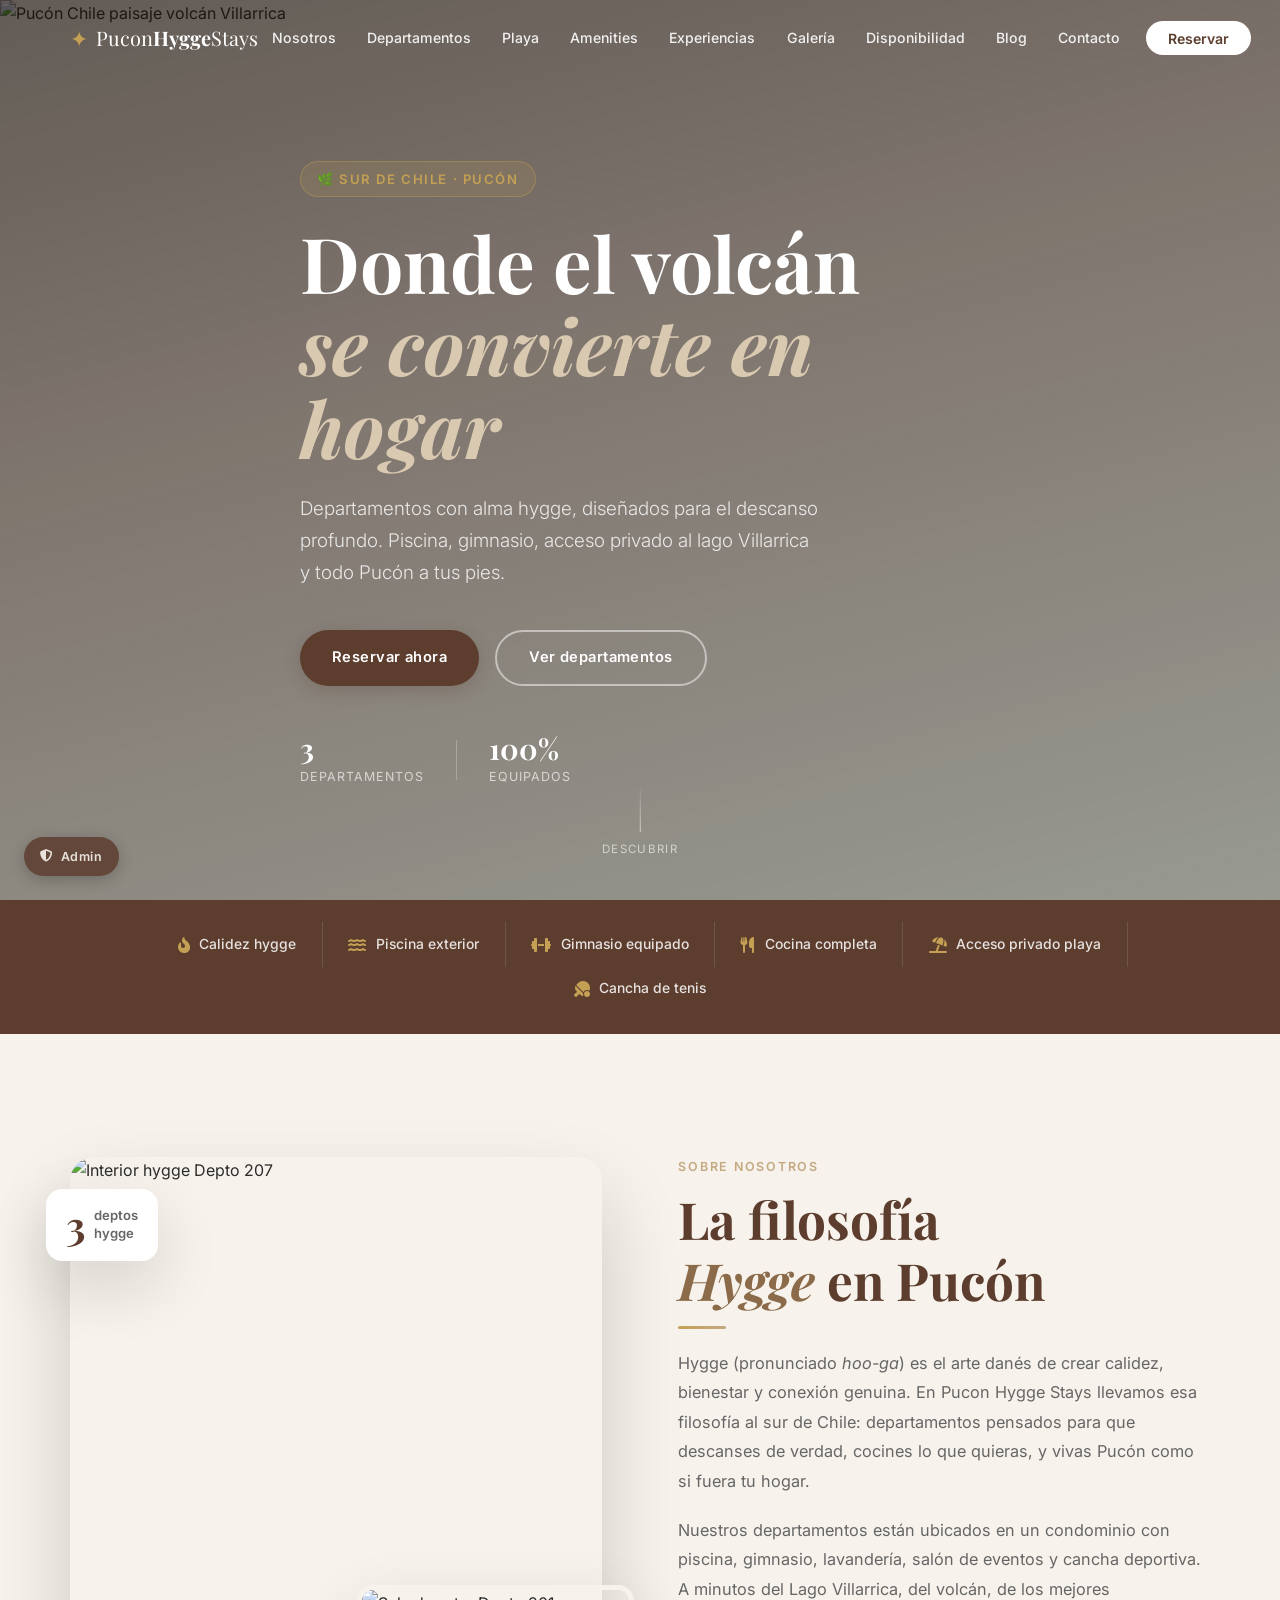
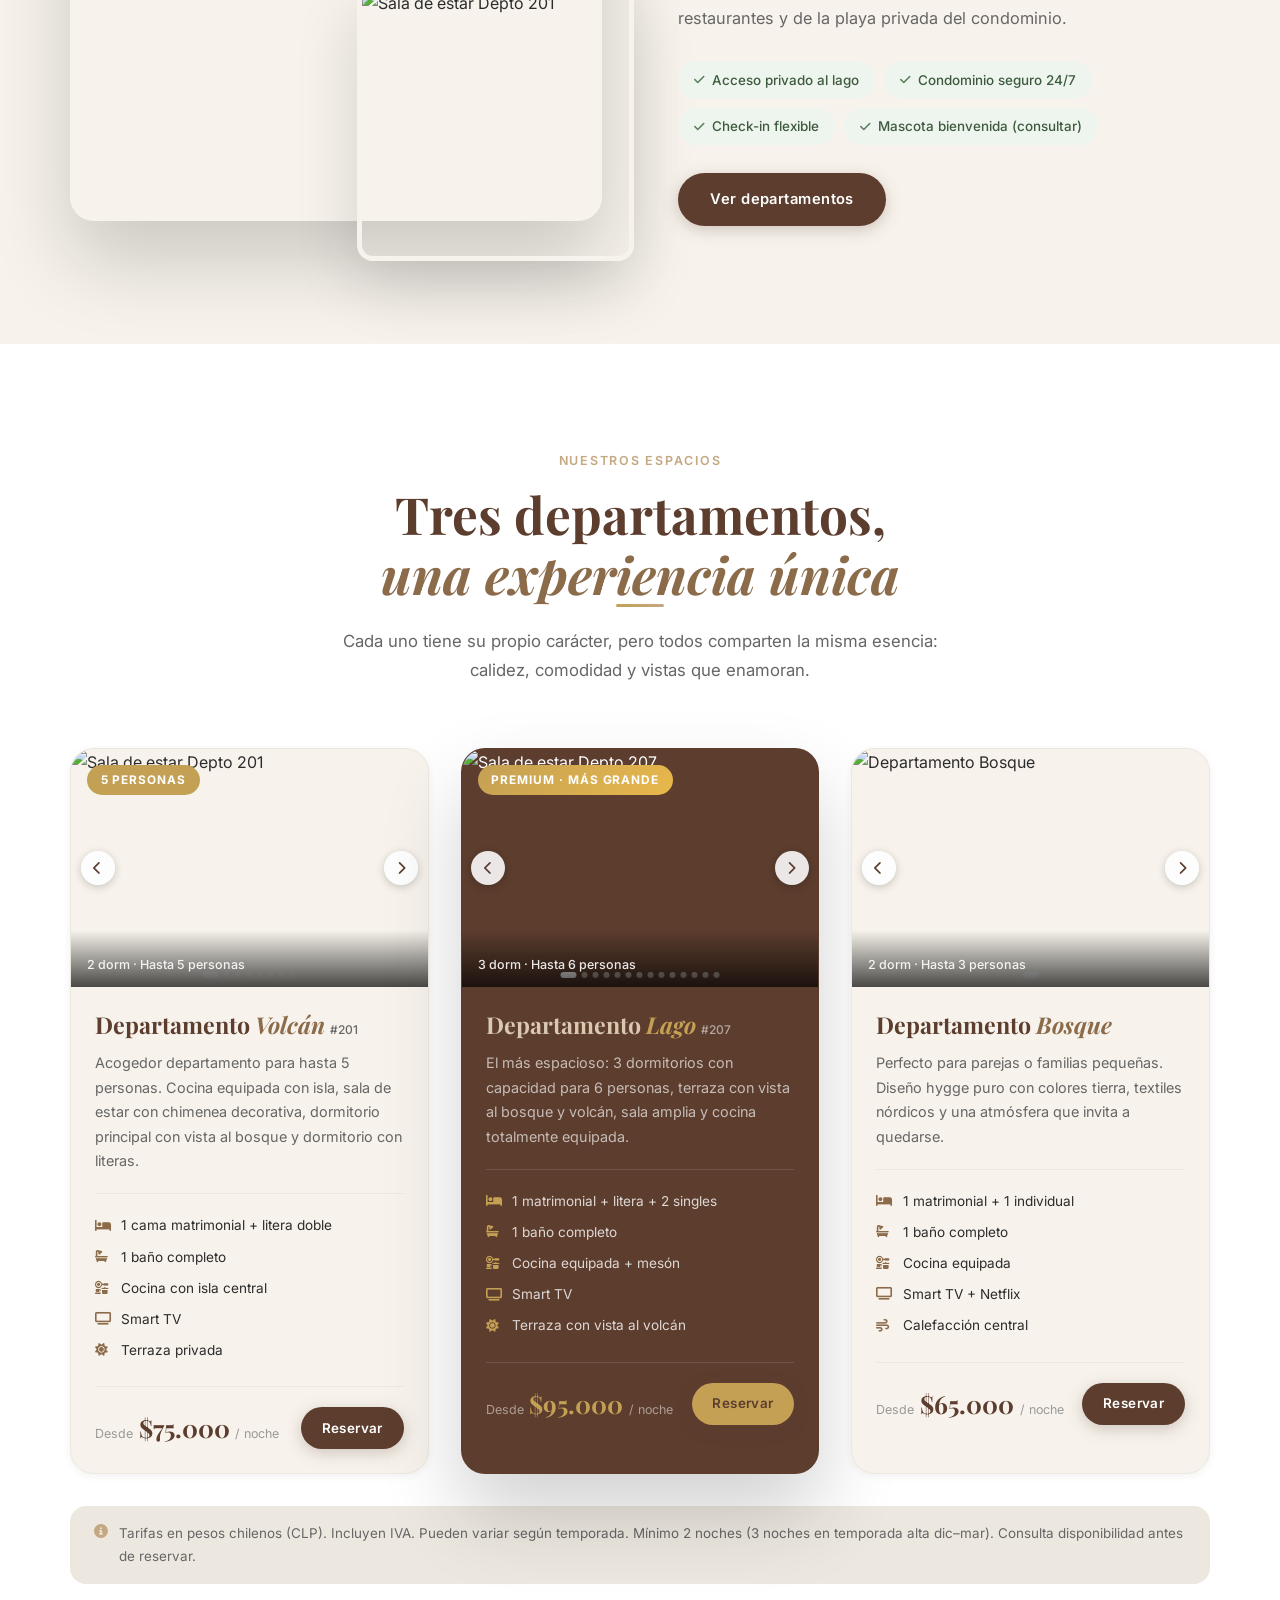
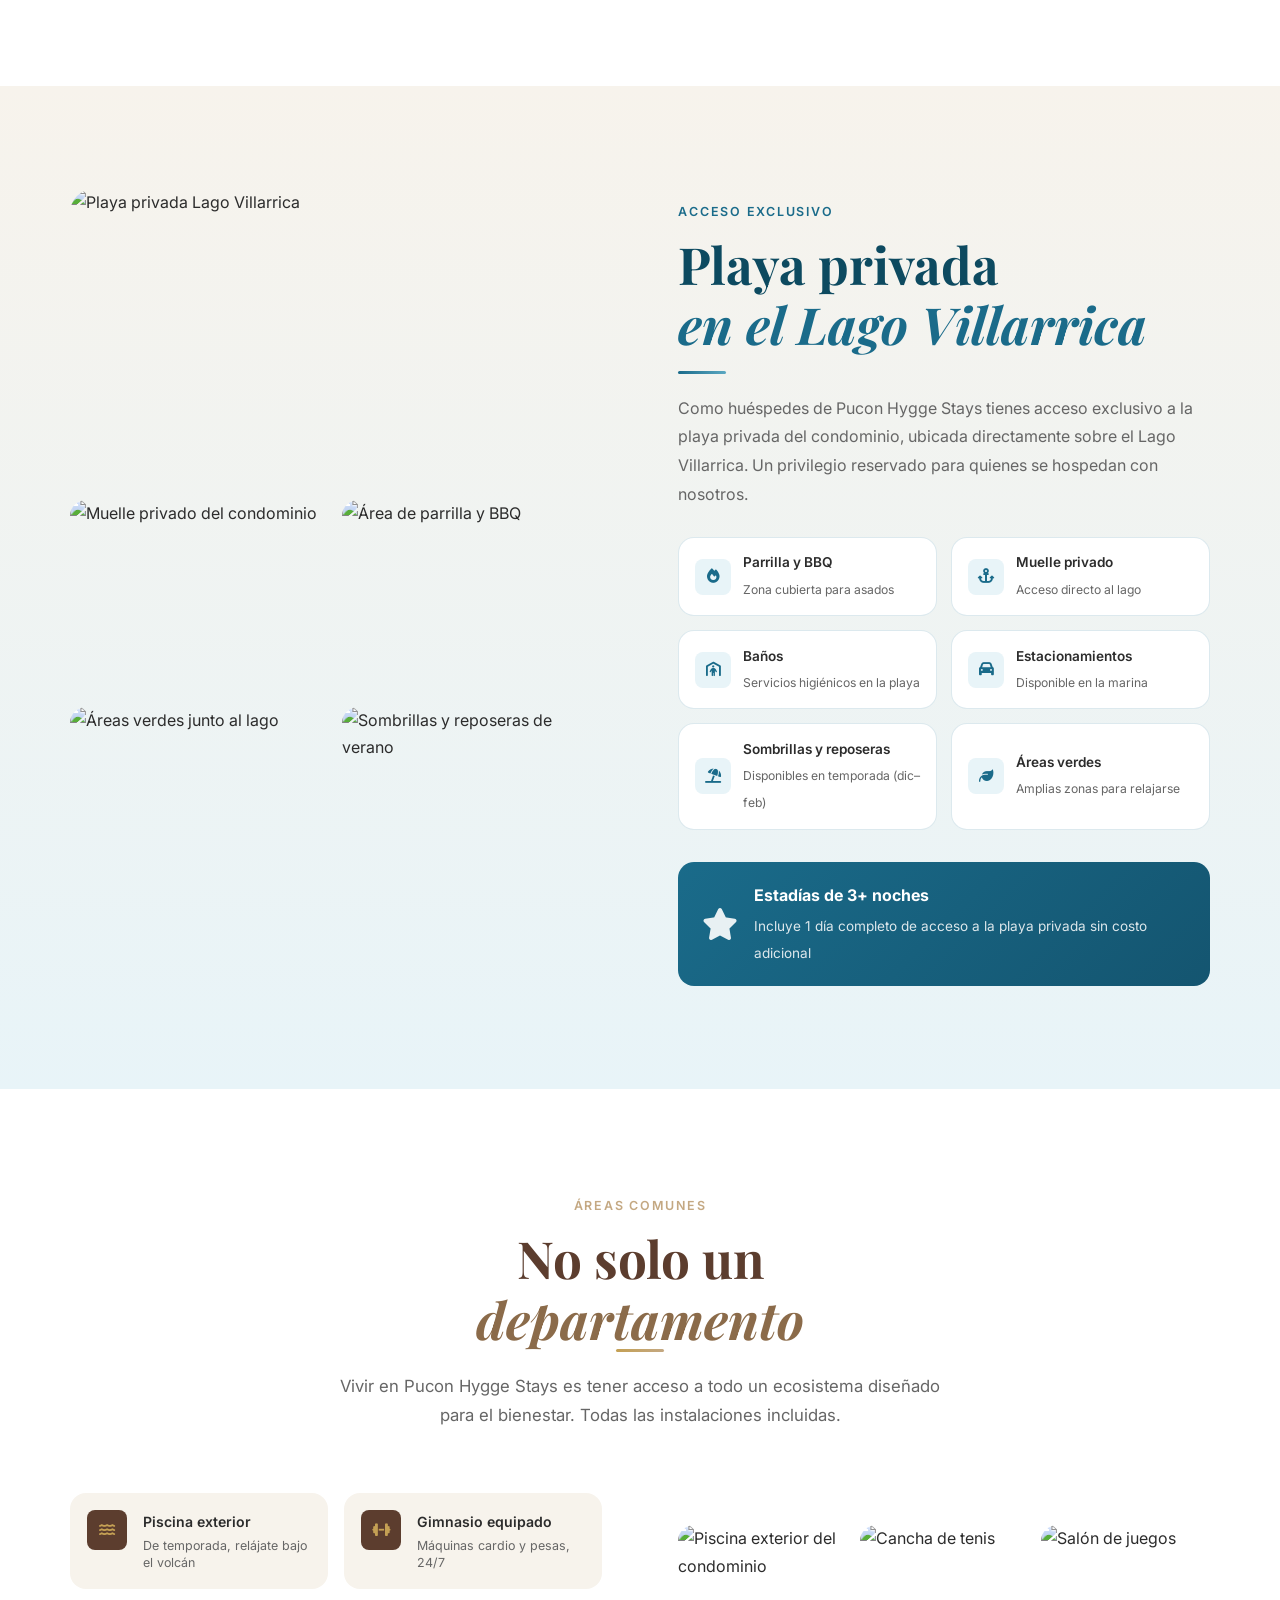
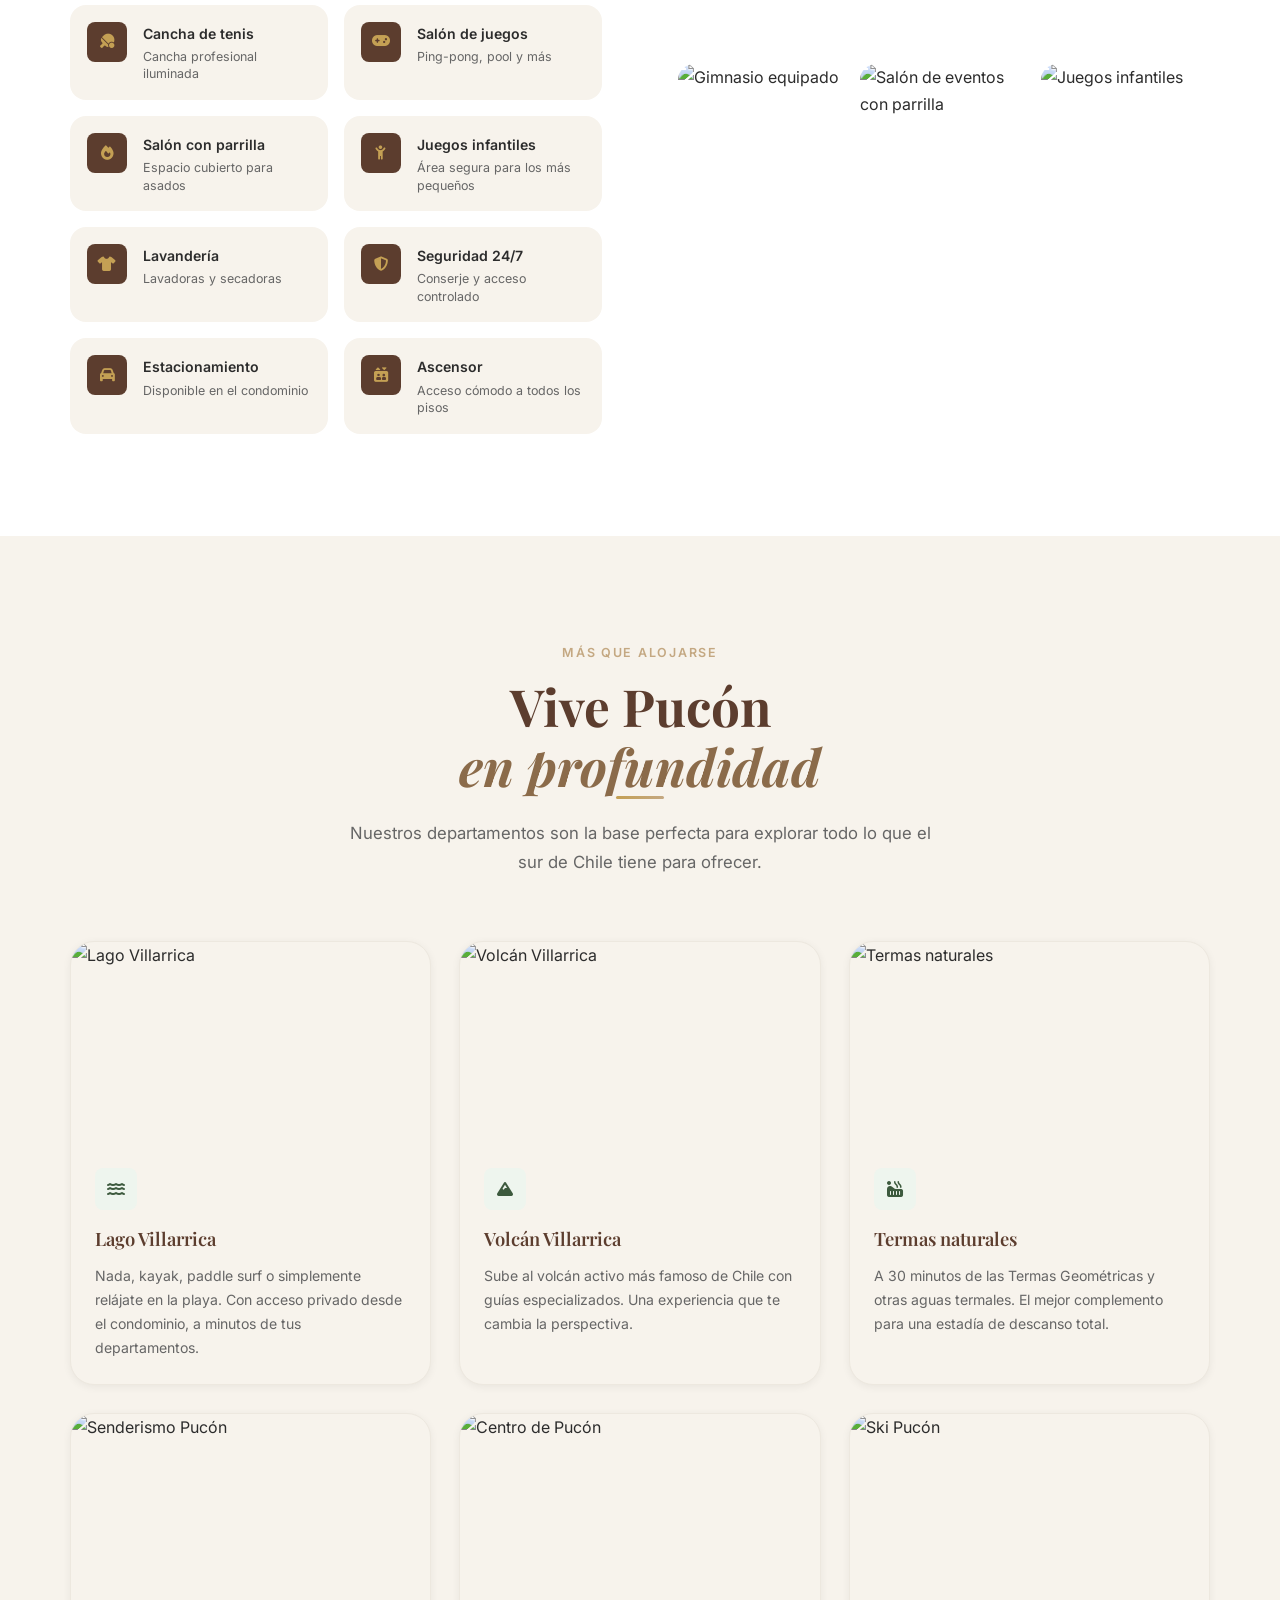
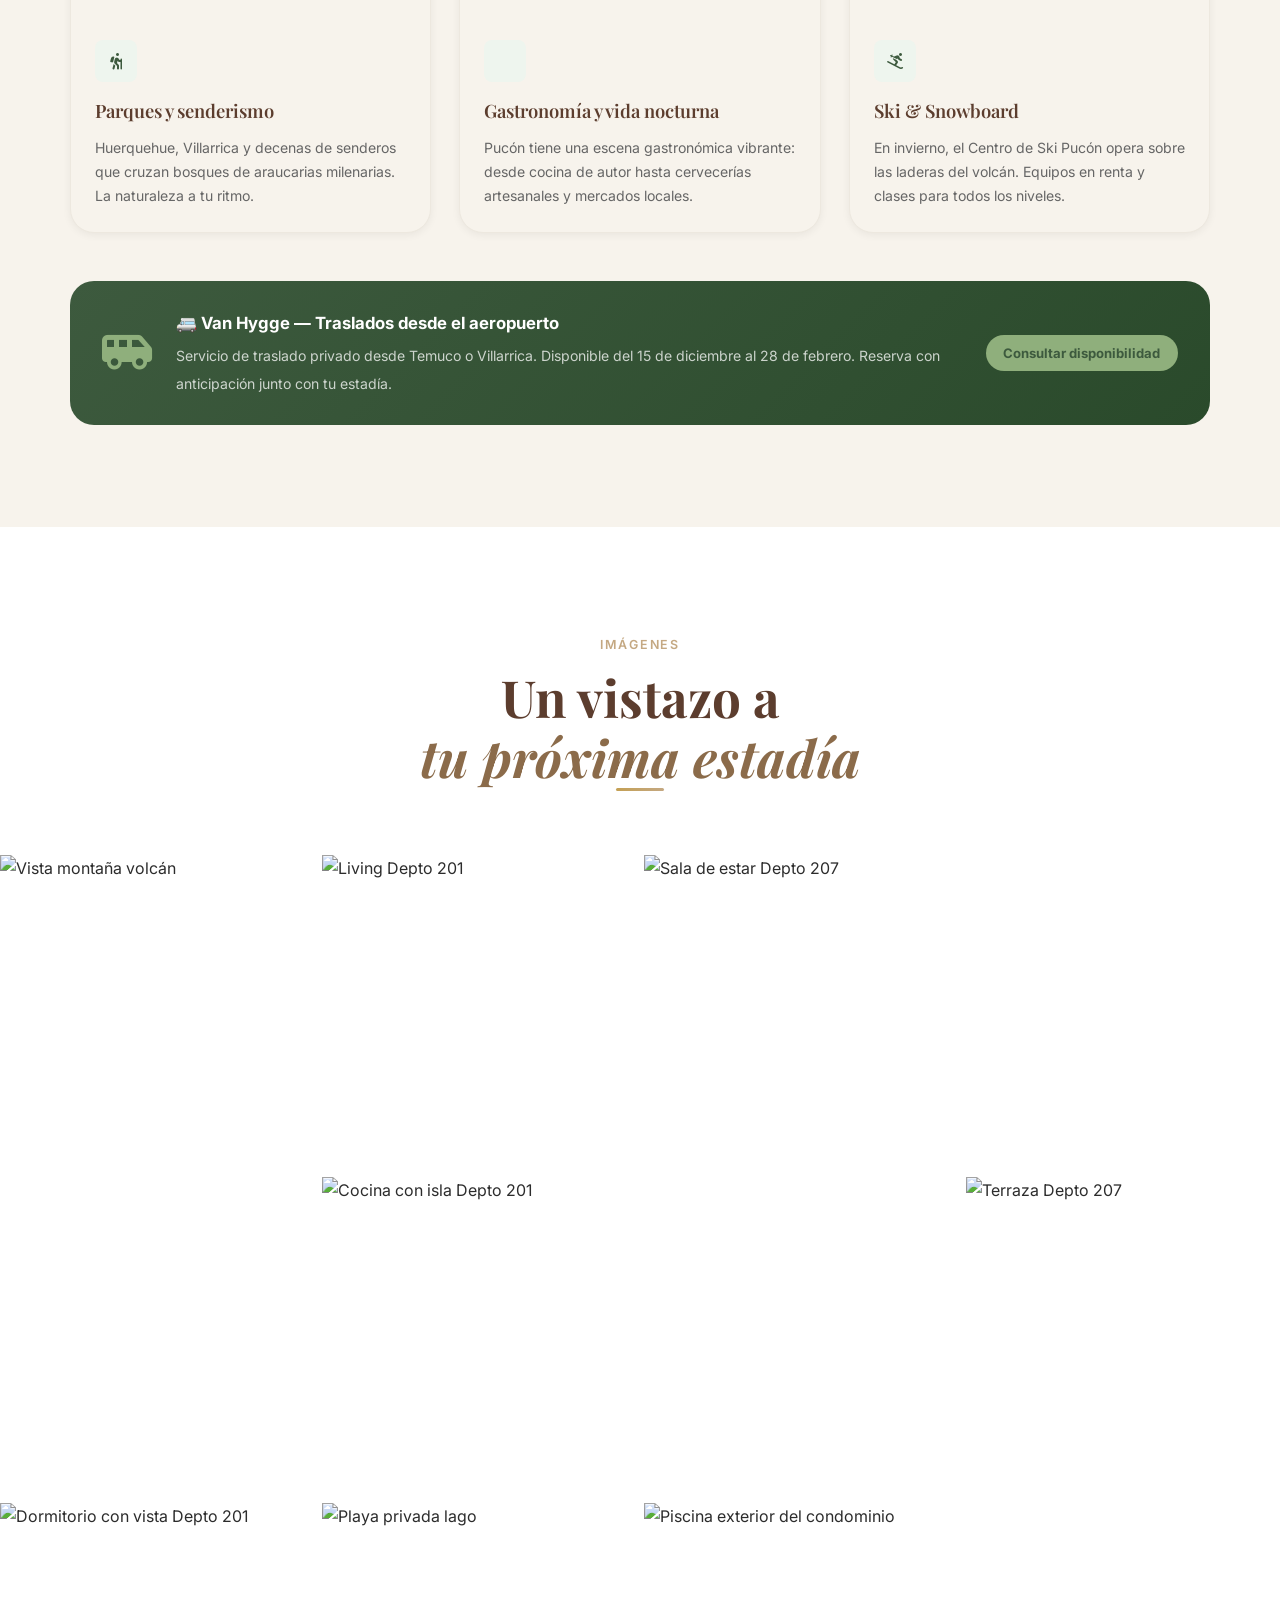
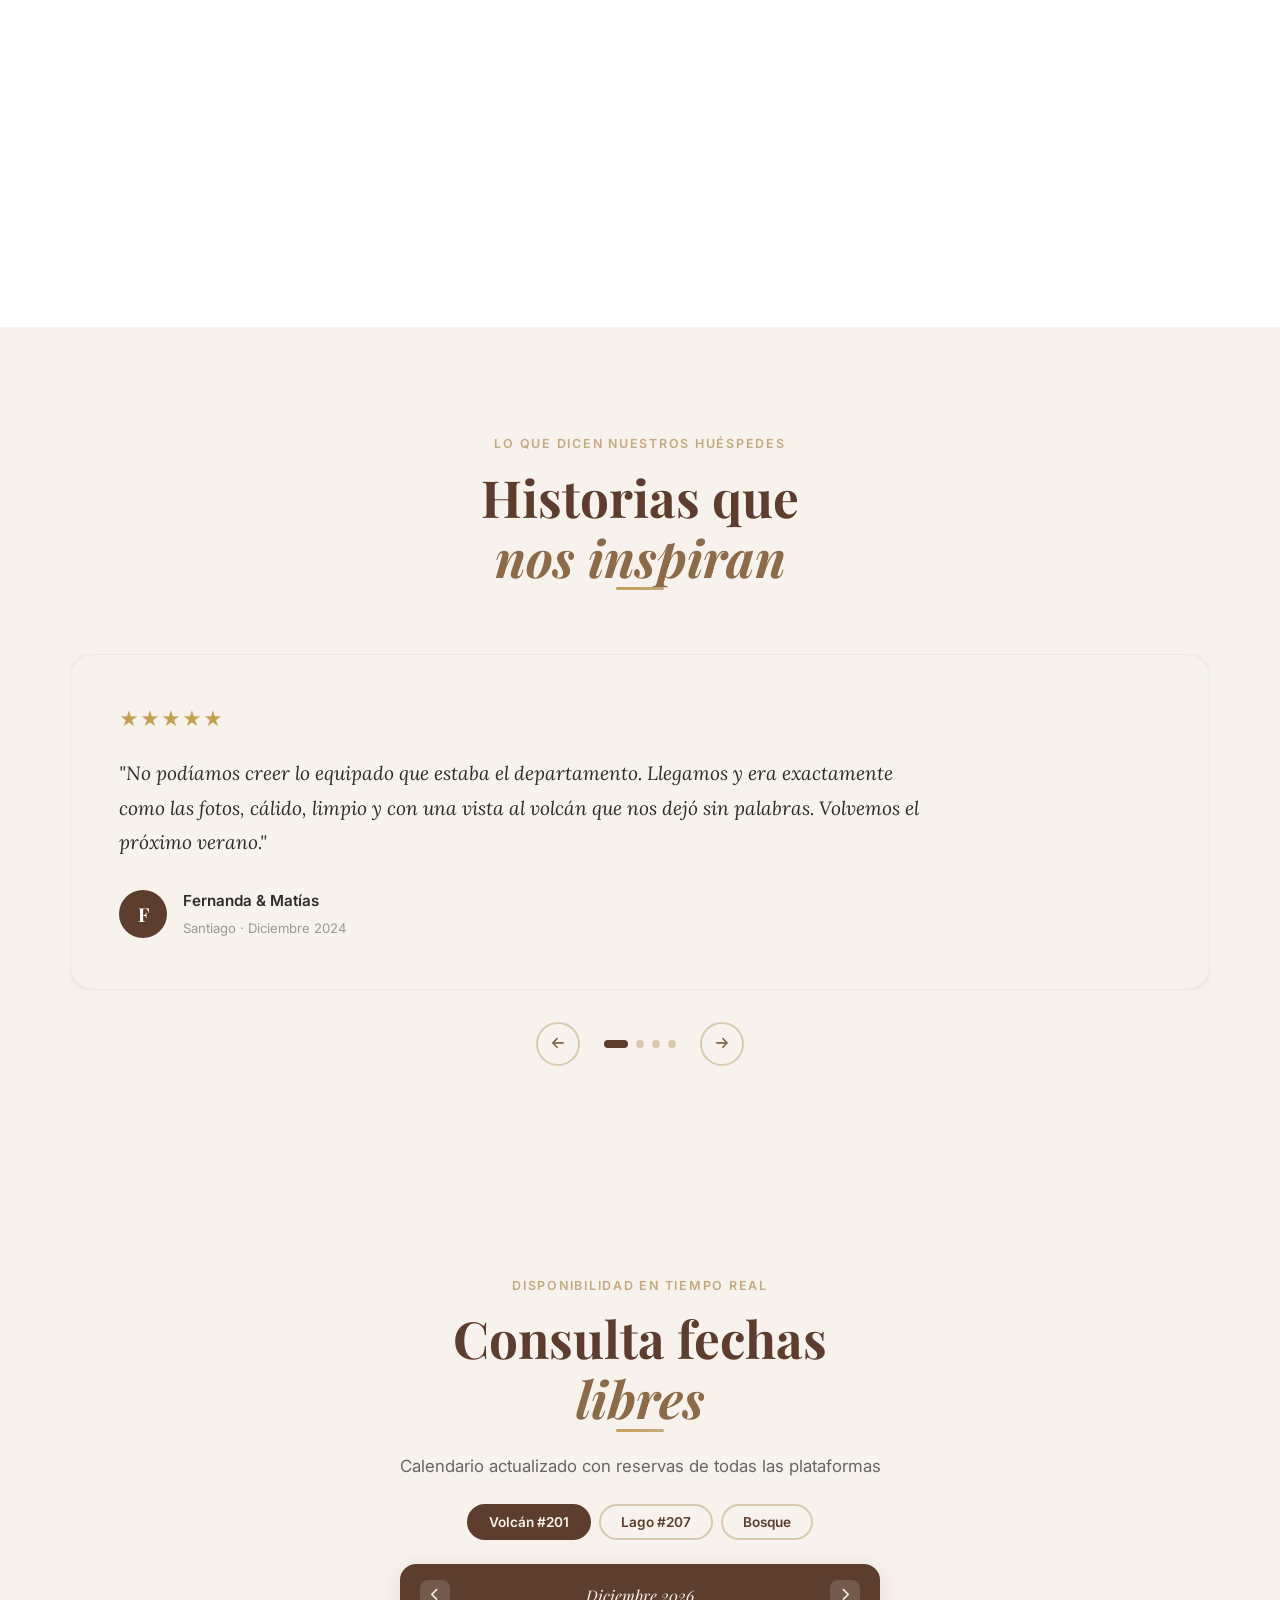
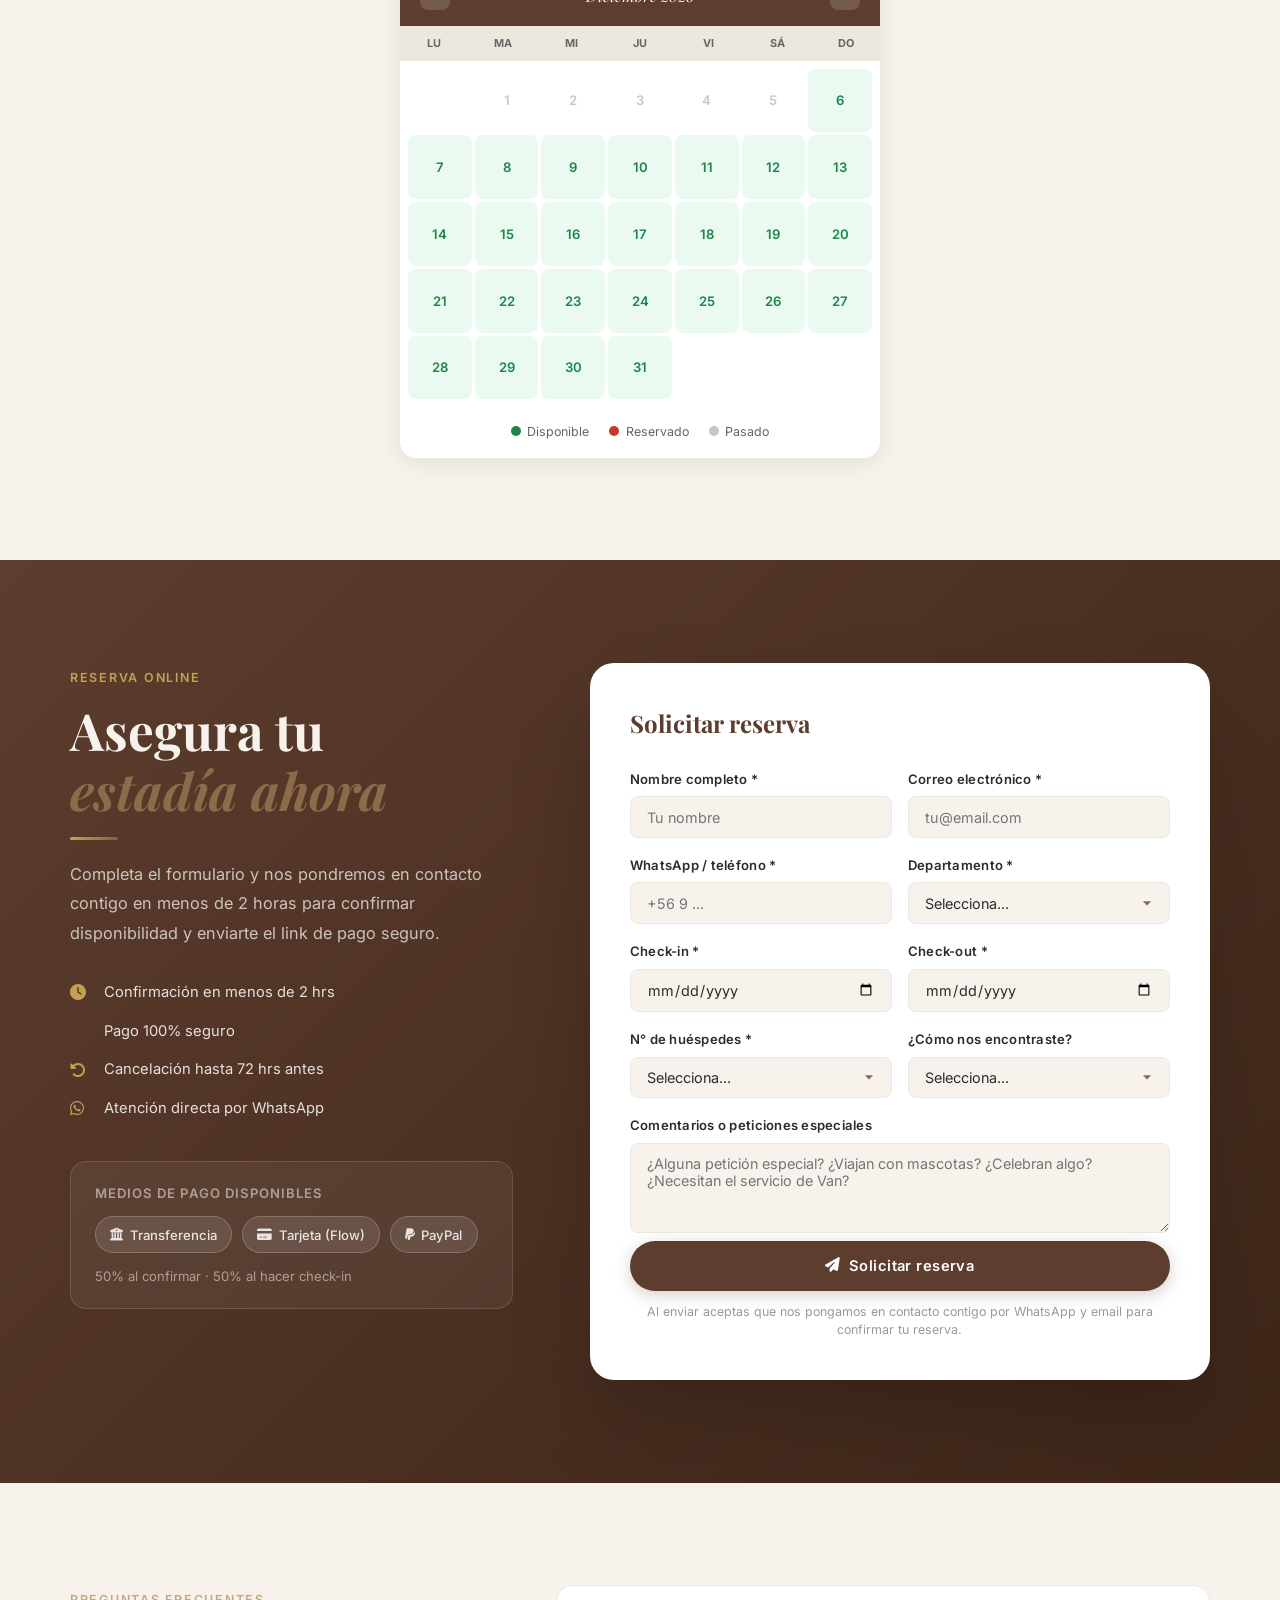
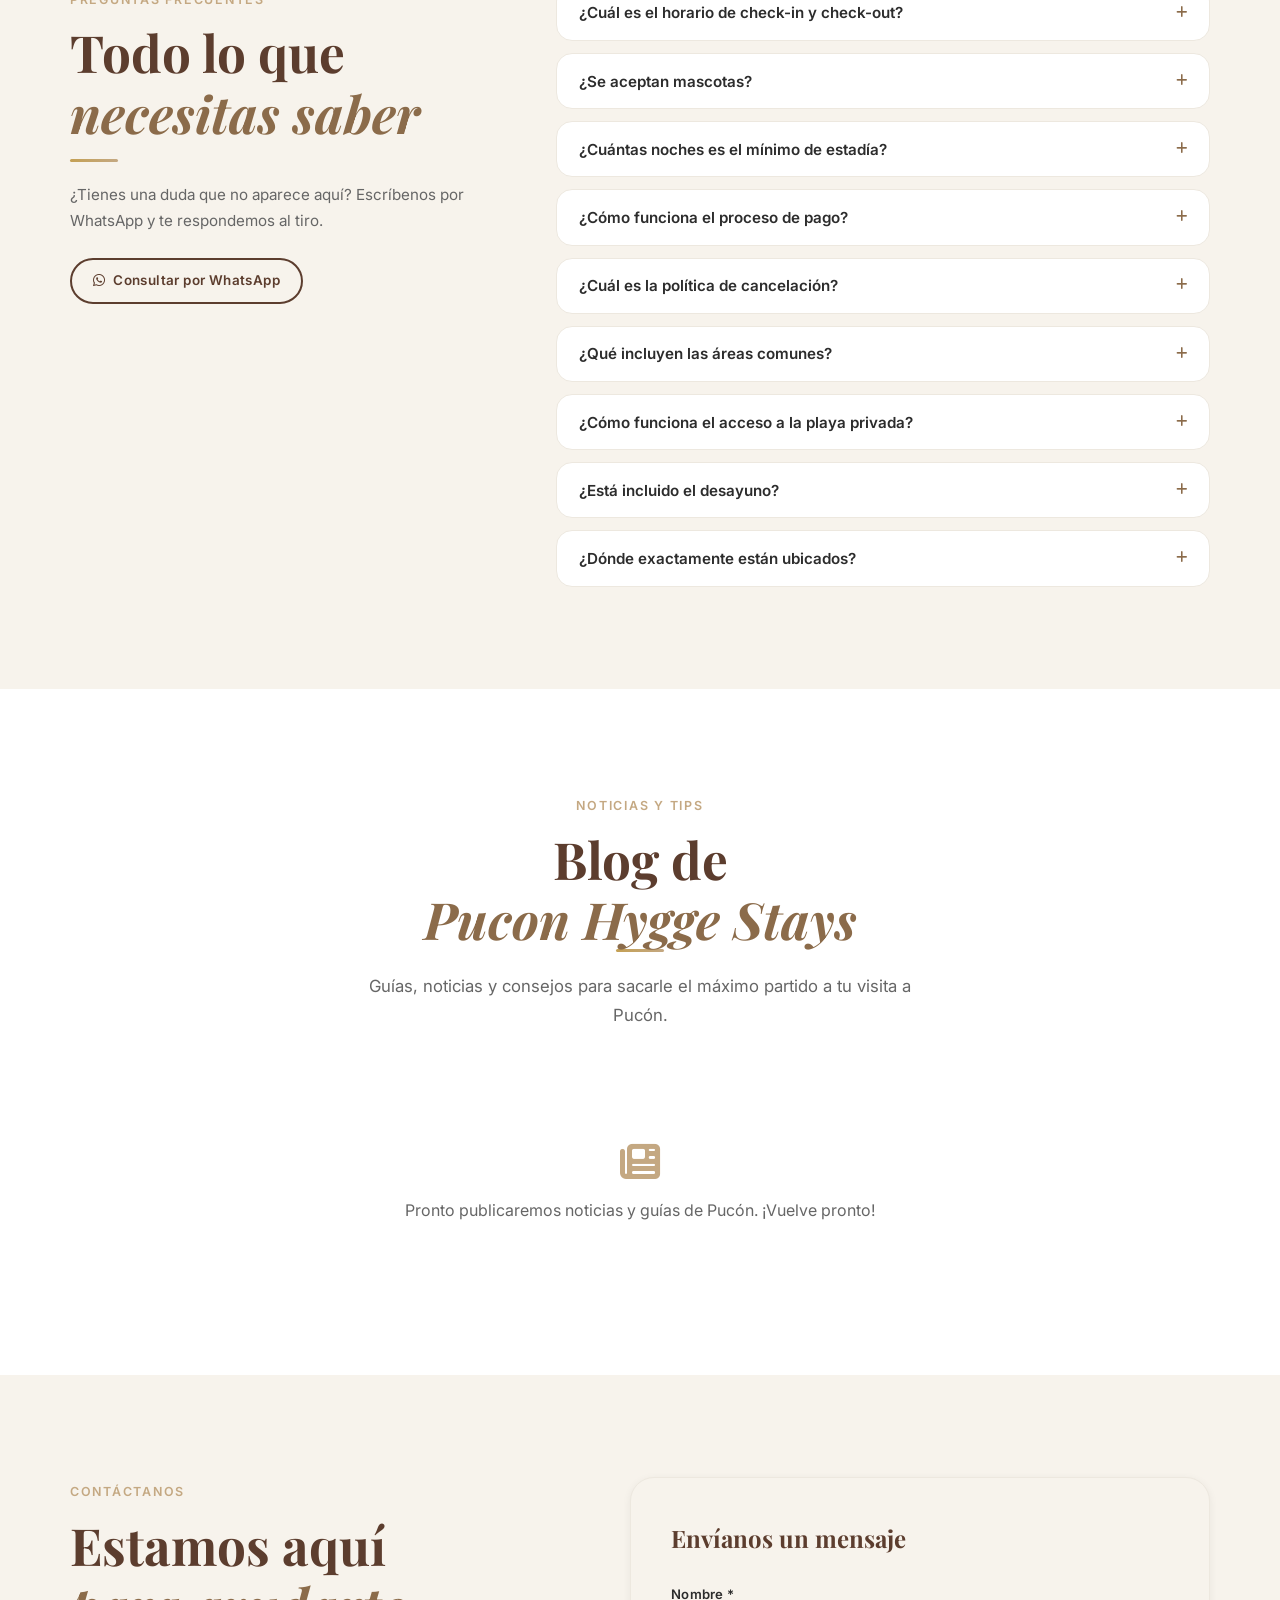
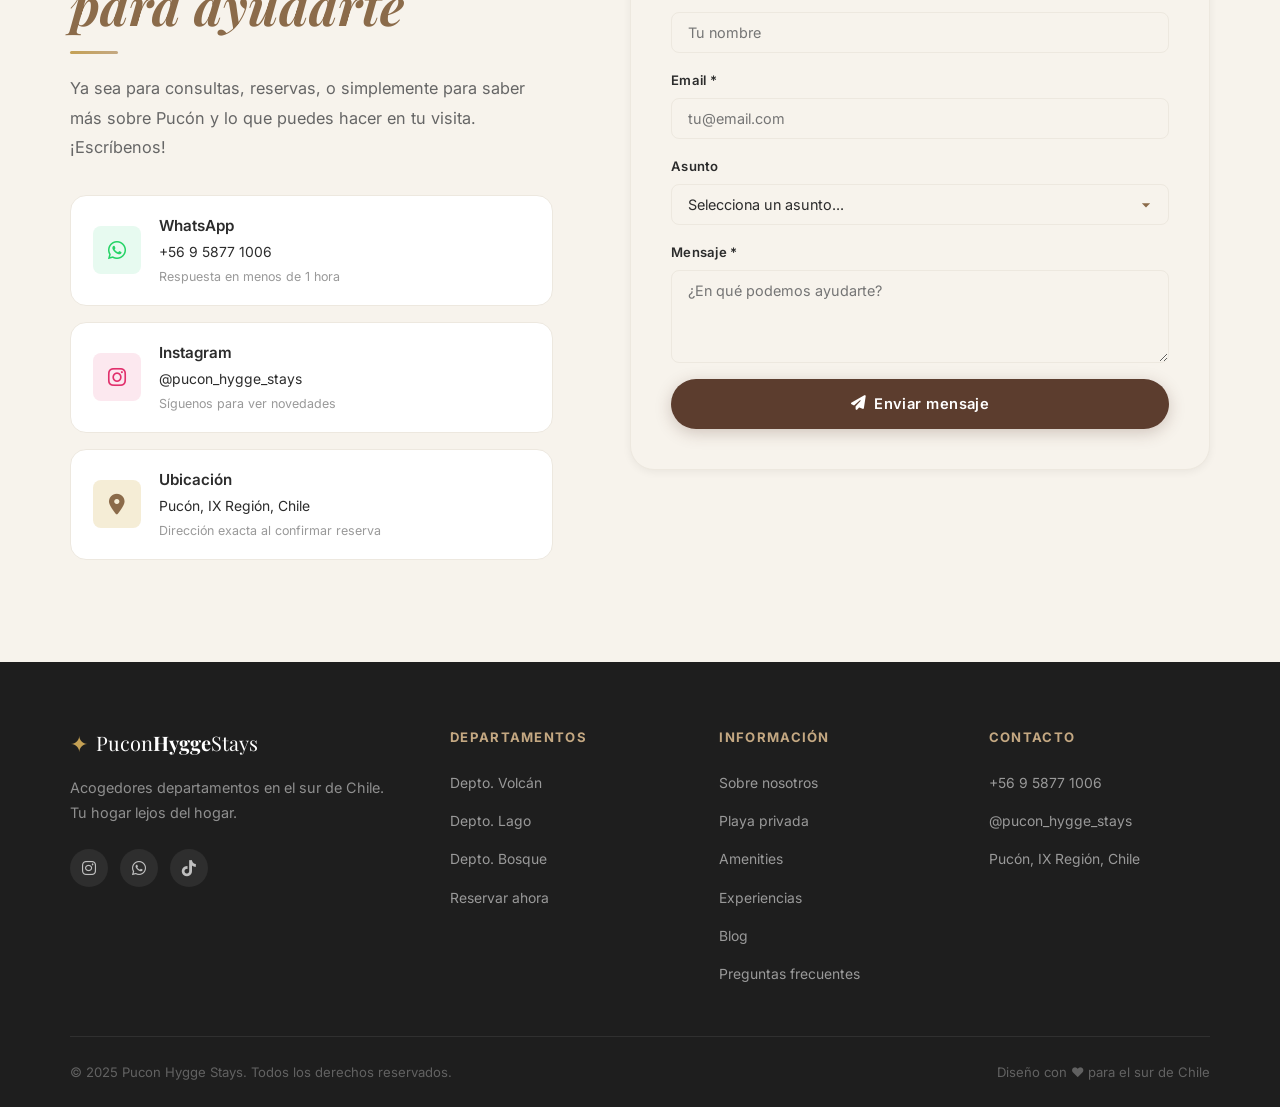
==== index.html @ fe0001ef "Sitio inicial Pucon Hygge Stays Proyecto completo con sitio público, panel admin CMS y conexión a Su" ====
<!DOCTYPE html>
<html lang="es">
<head>
  <meta charset="UTF-8" />
  <meta name="viewport" content="width=device-width, initial-scale=1.0" />
  <title>Pucon Hygge Stays — Departamentos en Pucón</title>
  <meta name="description" content="Acogedores departamentos en Pucón con piscina, gimnasio, acceso privado a la playa del lago Villarrica y todas las comodidades. Vive la experiencia hygge en el sur de Chile." />
  <link rel="preconnect" href="https://fonts.googleapis.com" />
  <link rel="preconnect" href="https://fonts.gstatic.com" crossorigin />
  <link href="https://fonts.googleapis.com/css2?family=Playfair+Display:ital,wght@0,400;0,600;0,700;1,400;1,600&family=Inter:wght@300;400;500;600&family=Lora:ital,wght@0,400;0,500;1,400&display=swap" rel="stylesheet" />
  <link rel="stylesheet" href="https://cdn.jsdelivr.net/npm/@fortawesome/fontawesome-free@6.5.0/css/all.min.css" />
  <!-- Supabase Config + CMS Loader -->
  <script src="js/config.js"></script>
  <script src="js/cms-loader.js" defer></script>
  <style>
/* ═══════════════════════════════════════════════
   PUCON HYGGE STAYS — Premium CSS
   ═══════════════════════════════════════════════ */

/* ─── CUSTOM PROPERTIES ─── */
:root {
  --cream: #F7F3EC;
  --cream-dark: #EDE8DF;
  --sand: #D9C9B0;
  --tan: #C4A882;
  --bark: #8B6B4A;
  --earth: #5C3D2E;
  --forest: #3D5A3E;
  --forest-light: #5B7F5C;
  --sage: #8FAF7C;
  --coal: #1E1E1E;
  --charcoal: #2C2C2C;
  --mid: #666666;
  --light: #999999;
  --white: #FFFFFF;
  --primary: #5C3D2E;
  --primary-hover: #4A2F22;
  --accent: #3D5A3E;
  --accent-light: #EEF5EE;
  --gold: #C4A054;
  --gold-light: #F5EDD6;
  --whatsapp: #25D366;
  --whatsapp-hover: #1DB954;
  --ocean: #1A6B8A;
  --ocean-light: #E8F4F8;
  --font-display: 'Playfair Display', Georgia, serif;
  --font-body: 'Inter', system-ui, sans-serif;
  --font-alt: 'Lora', Georgia, serif;
  --section-pad: clamp(4rem, 8vw, 7rem);
  --container: 1220px;
  --gap: 2rem;
  --radius: 16px;
  --radius-sm: 8px;
  --radius-lg: 24px;
  --shadow-sm: 0 2px 8px rgba(0,0,0,0.06);
  --shadow-md: 0 8px 32px rgba(0,0,0,0.10);
  --shadow-lg: 0 24px 64px rgba(0,0,0,0.14);
  --shadow-xl: 0 40px 80px rgba(0,0,0,0.18);
  --ease: cubic-bezier(0.4, 0, 0.2, 1);
  --trans: 0.3s var(--ease);
}

*, *::before, *::after { box-sizing: border-box; margin: 0; padding: 0; }

html {
  font-size: 16px;
  scroll-behavior: smooth;
  scroll-padding-top: 80px;
}

body {
  font-family: var(--font-body);
  background-color: var(--cream);
  color: var(--charcoal);
  line-height: 1.7;
  overflow-x: hidden;
  -webkit-font-smoothing: antialiased;
}

img { display: block; max-width: 100%; height: auto; object-fit: cover; }
a { color: inherit; text-decoration: none; }
ul { list-style: none; }
button { cursor: pointer; border: none; background: none; font-family: inherit; }

.container {
  max-width: var(--container);
  margin: 0 auto;
  padding: 0 clamp(1.25rem, 4vw, 2.5rem);
}

.section { padding: var(--section-pad) 0; }
.section-alt { background-color: var(--white); }
.section-header { margin-bottom: clamp(2.5rem, 5vw, 4rem); }
.section-header.center { text-align: center; }
.section-header.center .section-title::after { margin: 0 auto; }

.section-eyebrow {
  display: inline-block;
  font-size: 0.78rem;
  font-weight: 600;
  letter-spacing: 0.14em;
  text-transform: uppercase;
  color: var(--tan);
  margin-bottom: 0.75rem;
}

.section-title {
  font-family: var(--font-display);
  font-size: clamp(2rem, 4vw, 3.2rem);
  font-weight: 700;
  color: var(--earth);
  line-height: 1.18;
  margin-bottom: 1.25rem;
  position: relative;
}

.section-title em { font-style: italic; color: var(--bark); }

.section-title::after {
  content: '';
  display: block;
  width: 48px;
  height: 3px;
  background: linear-gradient(90deg, var(--gold), var(--tan));
  margin-top: 1rem;
  border-radius: 2px;
}

.section-subtitle {
  font-size: 1.05rem;
  color: var(--mid);
  max-width: 600px;
  margin: 0 auto;
}

/* ─── BUTTONS ─── */
.btn {
  display: inline-flex;
  align-items: center;
  gap: 0.5rem;
  padding: 0.85rem 2rem;
  font-size: 0.92rem;
  font-weight: 600;
  letter-spacing: 0.03em;
  border-radius: 50px;
  transition: all var(--trans);
  cursor: pointer;
  white-space: nowrap;
}

.btn-primary { background: var(--primary); color: var(--white); box-shadow: 0 4px 16px rgba(92,61,46,0.25); }
.btn-primary:hover { background: var(--primary-hover); transform: translateY(-2px); box-shadow: 0 8px 24px rgba(92,61,46,0.35); }
.btn-ghost { background: transparent; color: var(--primary); border: 2px solid var(--primary); }
.btn-ghost:hover { background: var(--primary); color: var(--white); transform: translateY(-2px); }
.btn-whatsapp { background: var(--whatsapp); color: var(--white); box-shadow: 0 4px 16px rgba(37,211,102,0.3); }
.btn-whatsapp:hover { background: var(--whatsapp-hover); transform: translateY(-2px); box-shadow: 0 8px 24px rgba(37,211,102,0.4); }
.btn-ocean { background: var(--ocean); color: var(--white); box-shadow: 0 4px 16px rgba(26,107,138,0.25); }
.btn-ocean:hover { background: #145570; transform: translateY(-2px); }
.btn-sm { padding: 0.6rem 1.3rem; font-size: 0.84rem; }
.btn-full { width: 100%; justify-content: center; padding: 1rem 2rem; }

/* ═══════════ HEADER / NAV ═══════════ */
.header {
  position: fixed;
  top: 0; left: 0; right: 0;
  z-index: 1000;
  transition: background var(--trans), box-shadow var(--trans);
  padding: 0;
}

.header.scrolled {
  background: rgba(247, 243, 236, 0.96);
  backdrop-filter: blur(12px);
  -webkit-backdrop-filter: blur(12px);
  box-shadow: var(--shadow-md);
}

.nav { display: flex; align-items: center; justify-content: space-between; height: 76px; }

.nav-logo {
  display: flex;
  align-items: center;
  gap: 0.5rem;
  font-family: var(--font-display);
  font-size: 1.25rem;
  font-weight: 400;
  color: var(--white);
  transition: color var(--trans);
}

.header.scrolled .nav-logo { color: var(--earth); }
.logo-mark { font-size: 1.4rem; color: var(--gold); line-height: 1; }
.logo-text strong { font-weight: 700; }

.nav-menu { display: flex; align-items: center; gap: 0.25rem; }

.nav-link {
  padding: 0.45rem 0.85rem;
  font-size: 0.88rem;
  font-weight: 500;
  color: rgba(255,255,255,0.9);
  border-radius: 50px;
  transition: all var(--trans);
}

.header.scrolled .nav-link { color: var(--charcoal); }
.nav-link:hover { background: rgba(255,255,255,0.15); color: var(--white); }
.header.scrolled .nav-link:hover { background: var(--cream-dark); color: var(--earth); }

.nav-cta {
  margin-left: 0.5rem;
  padding: 0.55rem 1.4rem;
  background: var(--white);
  color: var(--earth) !important;
  font-size: 0.88rem;
  font-weight: 600;
  border-radius: 50px;
  transition: all var(--trans);
}

.header.scrolled .nav-cta { background: var(--primary); color: var(--white) !important; }
.nav-cta:hover { transform: translateY(-2px); box-shadow: var(--shadow-md); }

.nav-hamburger { display: none; flex-direction: column; gap: 5px; padding: 6px; }
.nav-hamburger span { display: block; width: 24px; height: 2px; background: var(--white); border-radius: 2px; transition: all var(--trans); }
.header.scrolled .nav-hamburger span { background: var(--earth); }
.nav-hamburger.active span:nth-child(1) { transform: rotate(45deg) translate(5px, 5px); }
.nav-hamburger.active span:nth-child(2) { opacity: 0; }
.nav-hamburger.active span:nth-child(3) { transform: rotate(-45deg) translate(5px, -5px); }

/* ═══════════ HERO ═══════════ */
.hero { position: relative; min-height: 100vh; display: flex; align-items: center; overflow: hidden; }
.hero-bg { position: absolute; inset: 0; z-index: 0; }
.hero-img { width: 100%; height: 100%; object-fit: cover; object-position: center 30%; transform: scale(1.05); animation: heroZoom 12s ease-out forwards; }
@keyframes heroZoom { to { transform: scale(1); } }
.hero-overlay { position: absolute; inset: 0; background: linear-gradient(165deg, rgba(20,10,5,0.65) 0%, rgba(30,15,8,0.55) 40%, rgba(10,20,10,0.40) 100%); }
.hero-content { position: relative; z-index: 2; padding: 8rem 0 5rem; max-width: 680px; }
.hero-eyebrow { display: inline-block; font-size: 0.82rem; font-weight: 600; letter-spacing: 0.12em; text-transform: uppercase; color: var(--gold); background: rgba(196,160,84,0.15); border: 1px solid rgba(196,160,84,0.4); padding: 0.35rem 1rem; border-radius: 50px; margin-bottom: 1.5rem; animation: fadeUp 0.8s var(--ease) 0.2s both; }
.hero-title { font-family: var(--font-display); font-size: clamp(2.8rem, 6vw, 5.2rem); font-weight: 700; color: var(--white); line-height: 1.08; margin-bottom: 1.5rem; animation: fadeUp 0.8s var(--ease) 0.35s both; }
.hero-title em { font-style: italic; color: var(--sand); }
.hero-subtitle { font-size: clamp(1rem, 1.8vw, 1.18rem); color: rgba(255,255,255,0.82); max-width: 520px; margin-bottom: 2.5rem; animation: fadeUp 0.8s var(--ease) 0.5s both; font-weight: 300; }
.hero-actions { display: flex; gap: 1rem; flex-wrap: wrap; margin-bottom: 3rem; animation: fadeUp 0.8s var(--ease) 0.65s both; }
.hero-actions .btn-ghost { color: var(--white); border-color: rgba(255,255,255,0.5); }
.hero-actions .btn-ghost:hover { background: rgba(255,255,255,0.15); border-color: var(--white); color: var(--white); }
.hero-stats { display: flex; align-items: center; gap: 2rem; animation: fadeUp 0.8s var(--ease) 0.8s both; }
.stat { display: flex; flex-direction: column; gap: 0.2rem; }
.stat strong { font-family: var(--font-display); font-size: 1.8rem; font-weight: 700; color: var(--white); line-height: 1; }
.stat span { font-size: 0.78rem; color: rgba(255,255,255,0.65); text-transform: uppercase; letter-spacing: 0.08em; }
.stat-divider { width: 1px; height: 40px; background: rgba(255,255,255,0.25); }
.hero-scroll { position: absolute; bottom: 2.5rem; left: 50%; transform: translateX(-50%); z-index: 2; display: flex; flex-direction: column; align-items: center; gap: 0.5rem; animation: fadeIn 1s var(--ease) 1.2s both; }
.scroll-line { display: block; width: 1px; height: 48px; background: linear-gradient(180deg, transparent, rgba(255,255,255,0.6)); animation: scrollPulse 2s ease-in-out infinite; }
.scroll-text { font-size: 0.72rem; letter-spacing: 0.12em; text-transform: uppercase; color: rgba(255,255,255,0.6); }
@keyframes scrollPulse { 0%, 100% { opacity: 0.4; transform: scaleY(0.8); } 50% { opacity: 1; transform: scaleY(1); } }

/* ═══════════ VALOR STRIP ═══════════ */
.valor-strip { background: var(--earth); padding: 1.4rem 0; }
.valor-grid { display: flex; align-items: center; justify-content: center; flex-wrap: wrap; gap: 0; }
.valor-item { display: flex; align-items: center; gap: 0.6rem; padding: 0.65rem 1.6rem; color: rgba(255,255,255,0.85); font-size: 0.87rem; font-weight: 500; border-right: 1px solid rgba(255,255,255,0.12); }
.valor-item:last-child { border-right: none; }
.valor-item i { color: var(--gold); font-size: 1rem; }

/* ═══════════ ABOUT ═══════════ */
.about-grid { display: grid; grid-template-columns: 1fr 1fr; gap: clamp(3rem, 6vw, 6rem); align-items: center; }
.about-images { position: relative; }
.about-img-main { border-radius: var(--radius-lg); overflow: hidden; aspect-ratio: 4/5; box-shadow: var(--shadow-xl); }
.about-img-main img { width: 100%; height: 100%; transition: transform 0.8s var(--ease); }
.about-img-main:hover img { transform: scale(1.04); }
.about-img-secondary { position: absolute; bottom: -2.5rem; right: -2rem; width: 52%; aspect-ratio: 1; border-radius: var(--radius); overflow: hidden; border: 5px solid var(--cream); box-shadow: var(--shadow-lg); }
.about-img-secondary img { width: 100%; height: 100%; transition: transform 0.8s var(--ease); }
.about-img-secondary:hover img { transform: scale(1.06); }
.about-badge { position: absolute; top: 2rem; left: -1.5rem; background: var(--white); border-radius: var(--radius); padding: 1rem 1.25rem; display: flex; align-items: center; gap: 0.5rem; box-shadow: var(--shadow-lg); }
.badge-number { font-family: var(--font-display); font-size: 2.5rem; font-weight: 700; color: var(--earth); line-height: 1; }
.badge-text { font-size: 0.82rem; font-weight: 600; color: var(--mid); line-height: 1.3; }
.about-content { padding: 1rem 0; }
.about-text { color: var(--mid); font-size: 1.02rem; margin-bottom: 1.25rem; line-height: 1.8; }
.about-features { display: flex; flex-wrap: wrap; gap: 0.6rem; margin: 1.75rem 0; }
.feature-pill { display: inline-flex; align-items: center; gap: 0.4rem; padding: 0.45rem 1rem; background: var(--accent-light); color: var(--forest); font-size: 0.84rem; font-weight: 500; border-radius: 50px; }
.feature-pill i { color: var(--forest-light); font-size: 0.75rem; }

/* ═══════════ APARTMENTS ═══════════ */
.apartments-grid { display: grid; grid-template-columns: repeat(3, 1fr); gap: 2rem; margin-bottom: 2rem; }
.apt-card { background: var(--cream); border-radius: var(--radius-lg); overflow: hidden; box-shadow: var(--shadow-sm); transition: transform var(--trans), box-shadow var(--trans); border: 1px solid var(--cream-dark); }
.apt-card:hover { transform: translateY(-8px); box-shadow: var(--shadow-xl); }
.apt-card-featured { background: var(--earth); color: var(--white); transform: translateY(-12px); border-color: transparent; box-shadow: var(--shadow-xl); }
.apt-card-featured:hover { transform: translateY(-20px); }
.apt-card-image { position: relative; aspect-ratio: 3/2; overflow: hidden; }
.apt-card-image img { width: 100%; height: 100%; transition: transform 0.7s var(--ease); }
.apt-card:hover .apt-card-image img { transform: scale(1.06); }
.apt-badge { position: absolute; top: 1rem; left: 1rem; background: var(--gold); color: var(--white); font-size: 0.74rem; font-weight: 700; letter-spacing: 0.08em; text-transform: uppercase; padding: 0.3rem 0.85rem; border-radius: 50px; }
.badge-featured { background: linear-gradient(135deg, var(--gold), #E8B84B); }
.apt-tag { position: absolute; bottom: 0; left: 0; right: 0; background: linear-gradient(0deg, rgba(0,0,0,0.7), transparent); color: rgba(255,255,255,0.9); font-size: 0.78rem; font-weight: 500; padding: 1.5rem 1rem 0.75rem; }
.apt-card-body { padding: 1.5rem; }
.apt-name { font-family: var(--font-display); font-size: 1.45rem; font-weight: 700; color: var(--earth); margin-bottom: 0.75rem; line-height: 1.2; }
.apt-card-featured .apt-name { color: var(--sand); }
.apt-name em { font-style: italic; color: var(--bark); }
.apt-card-featured .apt-name em { color: var(--gold); }
.apt-desc { font-size: 0.9rem; color: var(--mid); line-height: 1.7; margin-bottom: 1.25rem; }
.apt-card-featured .apt-desc { color: rgba(255,255,255,0.65); }
.apt-amenities { display: flex; flex-direction: column; gap: 0.5rem; margin-bottom: 1.5rem; border-top: 1px solid var(--cream-dark); padding-top: 1.25rem; }
.apt-card-featured .apt-amenities { border-color: rgba(255,255,255,0.12); }
.apt-amenities li { display: flex; align-items: center; gap: 0.65rem; font-size: 0.85rem; color: var(--charcoal); }
.apt-card-featured .apt-amenities li { color: rgba(255,255,255,0.8); }
.apt-amenities li i { color: var(--bark); font-size: 0.8rem; width: 16px; flex-shrink: 0; }
.apt-card-featured .apt-amenities li i { color: var(--gold); }
.apt-price { display: flex; align-items: center; justify-content: space-between; padding-top: 1.25rem; border-top: 1px solid var(--cream-dark); }
.apt-card-featured .apt-price { border-color: rgba(255,255,255,0.12); }
.price-block { display: flex; align-items: baseline; gap: 0.35rem; }
.price-label { font-size: 0.78rem; color: var(--light); }
.apt-card-featured .price-label { color: rgba(255,255,255,0.5); }
.price-amount { font-family: var(--font-display); font-size: 1.55rem; font-weight: 700; color: var(--earth); }
.apt-card-featured .price-amount { color: var(--gold); }
.price-per { font-size: 0.78rem; color: var(--light); }
.apt-card-featured .price-per { color: rgba(255,255,255,0.5); }
.apt-card-featured .btn-primary { background: var(--gold); color: var(--earth); }
.apt-card-featured .btn-primary:hover { background: #E8B84B; }
.apartments-note { display: flex; align-items: flex-start; gap: 0.75rem; background: var(--cream-dark); border-radius: var(--radius); padding: 1rem 1.5rem; font-size: 0.84rem; color: var(--mid); }
.apartments-note i { color: var(--tan); margin-top: 0.15rem; flex-shrink: 0; }

/* ═══════════ APT PHOTO SLIDER ═══════════ */
.apt-slider { position: relative; aspect-ratio: 3/2; overflow: hidden; }
.apt-slides { display: flex; width: 100%; height: 100%; transition: transform 0.5s cubic-bezier(0.4,0,0.2,1); }
.apt-slides img { flex: 0 0 100%; width: 100%; height: 100%; object-fit: cover; }
.apt-slide-btn { position: absolute; top: 50%; transform: translateY(-50%); background: rgba(255,255,255,0.88); border: none; width: 34px; height: 34px; border-radius: 50%; display: flex; align-items: center; justify-content: center; cursor: pointer; font-size: 0.85rem; color: var(--earth); box-shadow: 0 2px 8px rgba(0,0,0,0.2); transition: all 0.2s; z-index: 3; }
.apt-slide-btn:hover { background: var(--white); transform: translateY(-50%) scale(1.1); }
.apt-slide-prev { left: 0.6rem; }
.apt-slide-next { right: 0.6rem; }
.apt-slide-dots { position: absolute; bottom: 0.6rem; left: 50%; transform: translateX(-50%); display: flex; gap: 5px; z-index: 3; }
.apt-dot { width: 6px; height: 6px; border-radius: 50%; background: rgba(255,255,255,0.55); border: none; cursor: pointer; padding: 0; transition: all 0.2s; }
.apt-dot.active { background: var(--white); width: 16px; border-radius: 3px; }
.apt-card-image .apt-badge { z-index: 4; }
.apt-card-image .apt-tag { z-index: 4; }

/* ═══════════ AMENITIES / ÁREAS COMUNES ═══════════ */
.amenities-inner { display: grid; grid-template-columns: 1fr 1fr; gap: clamp(3rem, 6vw, 6rem); align-items: start; }
.amenities-text { color: var(--mid); font-size: 1.02rem; line-height: 1.8; margin-bottom: 2rem; }
.amenities-list { display: grid; grid-template-columns: 1fr 1fr; gap: 1rem; }
.am-item { display: flex; align-items: flex-start; gap: 1rem; padding: 1rem; background: var(--cream); border-radius: var(--radius); transition: all var(--trans); border: 1px solid transparent; }
.am-item:hover { background: var(--gold-light); border-color: var(--sand); transform: translateX(4px); }
.am-icon { width: 40px; height: 40px; display: flex; align-items: center; justify-content: center; background: var(--earth); color: var(--gold); border-radius: var(--radius-sm); font-size: 0.9rem; flex-shrink: 0; }
.am-info { display: flex; flex-direction: column; gap: 0.15rem; }
.am-info strong { font-size: 0.88rem; font-weight: 600; color: var(--charcoal); }
.am-info span { font-size: 0.78rem; color: var(--mid); line-height: 1.4; }

/* Galería de áreas comunes */
.comunes-gallery { display: grid; grid-template-columns: repeat(3, 1fr); gap: 0.75rem; margin-top: 2rem; }
.comunes-gallery-item { position: relative; border-radius: var(--radius); overflow: hidden; aspect-ratio: 4/3; cursor: pointer; }
.comunes-gallery-item img { width: 100%; height: 100%; object-fit: cover; transition: transform 0.5s var(--ease); }
.comunes-gallery-item:hover img { transform: scale(1.07); }
.comunes-gallery-item .gal-overlay { position: absolute; inset: 0; background: linear-gradient(0deg, rgba(0,0,0,0.55), transparent); opacity: 0; transition: opacity var(--trans); display: flex; align-items: flex-end; padding: 1rem; }
.comunes-gallery-item:hover .gal-overlay { opacity: 1; }
.comunes-gallery-item .gal-overlay span { color: var(--white); font-size: 0.82rem; font-weight: 500; }

/* ═══════════ MARINA / PLAYA PRIVADA ═══════════ */
.marina { background: linear-gradient(180deg, var(--cream) 0%, var(--ocean-light) 100%); }
.marina .section-eyebrow { color: var(--ocean); }
.marina .section-title { color: #0D4A60; }
.marina .section-title::after { background: linear-gradient(90deg, var(--ocean), #5BA8C2); }
.marina-inner { display: grid; grid-template-columns: 1fr 1fr; gap: clamp(3rem, 6vw, 5rem); align-items: start; }
.marina-gallery { display: grid; grid-template-columns: 1fr 1fr; gap: 0.75rem; }
.marina-main { grid-column: 1 / -1; border-radius: var(--radius-lg); overflow: hidden; aspect-ratio: 16/9; position: relative; cursor: pointer; }
.marina-main img { width: 100%; height: 100%; object-fit: cover; transition: transform 0.6s var(--ease); }
.marina-main:hover img { transform: scale(1.04); }
.marina-thumb { border-radius: var(--radius); overflow: hidden; aspect-ratio: 4/3; position: relative; cursor: pointer; }
.marina-thumb img { width: 100%; height: 100%; object-fit: cover; transition: transform 0.5s var(--ease); }
.marina-thumb:hover img { transform: scale(1.07); }
.marina-overlay { position: absolute; inset: 0; background: rgba(0,0,0,0); transition: background 0.3s; display: flex; align-items: center; justify-content: center; }
.marina-thumb:hover .marina-overlay, .marina-main:hover .marina-overlay { background: rgba(26,107,138,0.15); }
.marina-content { padding-top: 0.5rem; }
.marina-text { color: var(--mid); font-size: 1rem; line-height: 1.8; margin-bottom: 1.75rem; }
.marina-amenities { display: grid; grid-template-columns: 1fr 1fr; gap: 0.85rem; margin-bottom: 2rem; }
.marina-am { display: flex; align-items: center; gap: 0.75rem; padding: 0.85rem 1rem; background: var(--white); border-radius: var(--radius); border: 1px solid rgba(26,107,138,0.15); transition: all var(--trans); }
.marina-am:hover { border-color: var(--ocean); transform: translateX(3px); box-shadow: var(--shadow-sm); }
.marina-am-icon { width: 36px; height: 36px; background: var(--ocean-light); color: var(--ocean); border-radius: var(--radius-sm); display: flex; align-items: center; justify-content: center; font-size: 0.9rem; flex-shrink: 0; }
.marina-am-text strong { display: block; font-size: 0.85rem; font-weight: 600; color: var(--charcoal); }
.marina-am-text span { font-size: 0.76rem; color: var(--mid); }
.marina-badge { background: linear-gradient(135deg, var(--ocean), #145570); color: var(--white); border-radius: var(--radius); padding: 1.25rem 1.5rem; display: flex; align-items: center; gap: 1rem; }
.marina-badge i { font-size: 2rem; opacity: 0.9; flex-shrink: 0; }
.marina-badge strong { display: block; font-size: 1rem; font-weight: 700; margin-bottom: 0.2rem; }
.marina-badge span { font-size: 0.85rem; opacity: 0.85; }

/* ═══════════ VAN BANNER ═══════════ */
.van-banner {
  background: linear-gradient(135deg, var(--forest) 0%, #2A4A2B 100%);
  border-radius: var(--radius-lg);
  padding: 1.75rem 2rem;
  display: flex;
  align-items: center;
  gap: 1.5rem;
  margin: 3rem 0 0;
  flex-wrap: wrap;
}
.van-banner-icon { font-size: 2.5rem; color: var(--sage); flex-shrink: 0; }
.van-banner-text { flex: 1; min-width: 200px; }
.van-banner-text strong { display: block; font-size: 1.05rem; font-weight: 700; color: var(--white); margin-bottom: 0.3rem; }
.van-banner-text span { font-size: 0.88rem; color: rgba(255,255,255,0.75); }
.van-banner-badge { background: var(--sage); color: var(--forest); font-size: 0.82rem; font-weight: 700; padding: 0.45rem 1.1rem; border-radius: 50px; white-space: nowrap; }

/* ═══════════ EXPERIENCES ═══════════ */
.exp-grid { display: grid; grid-template-columns: repeat(3, 1fr); gap: 1.75rem; }
.exp-card { background: var(--cream); border-radius: var(--radius-lg); overflow: hidden; box-shadow: var(--shadow-sm); transition: transform var(--trans), box-shadow var(--trans); border: 1px solid var(--cream-dark); }
.exp-card:hover { transform: translateY(-6px); box-shadow: var(--shadow-lg); }
.exp-img { aspect-ratio: 16/9; overflow: hidden; }
.exp-img img { width: 100%; height: 100%; transition: transform 0.7s var(--ease); }
.exp-card:hover .exp-img img { transform: scale(1.08); }
.exp-body { padding: 1.5rem; }
.exp-icon { display: inline-flex; align-items: center; justify-content: center; width: 42px; height: 42px; background: var(--accent-light); color: var(--forest); border-radius: var(--radius-sm); font-size: 1rem; margin-bottom: 0.85rem; }
.exp-body h3 { font-family: var(--font-display); font-size: 1.15rem; font-weight: 600; color: var(--earth); margin-bottom: 0.6rem; }
.exp-body p { font-size: 0.88rem; color: var(--mid); line-height: 1.7; }

/* ═══════════ GALLERY ═══════════ */
.gallery-masonry { display: grid; grid-template-columns: repeat(4, 1fr); grid-template-rows: auto; gap: 0.5rem; margin-top: 3rem; }
.gal-item { position: relative; overflow: hidden; cursor: pointer; aspect-ratio: 1; }
.gal-tall { grid-row: span 2; aspect-ratio: auto; }
.gal-wide { grid-column: span 2; aspect-ratio: 2/1; }
.gal-item img { width: 100%; height: 100%; object-fit: cover; transition: transform 0.6s var(--ease); }
.gal-overlay { position: absolute; inset: 0; background: linear-gradient(0deg, rgba(0,0,0,0.6), transparent); opacity: 0; transition: opacity var(--trans); display: flex; align-items: flex-end; padding: 1.25rem; }
.gal-overlay span { color: var(--white); font-size: 0.9rem; font-weight: 500; letter-spacing: 0.05em; }
.gal-item:hover img { transform: scale(1.07); }
.gal-item:hover .gal-overlay { opacity: 1; }

/* ═══════════ NOTICIAS / BLOG ═══════════ */
.news-grid { display: grid; grid-template-columns: repeat(3, 1fr); gap: 1.75rem; }
.news-card { background: var(--white); border-radius: var(--radius-lg); overflow: hidden; box-shadow: var(--shadow-sm); border: 1px solid var(--cream-dark); transition: transform var(--trans), box-shadow var(--trans); display: flex; flex-direction: column; }
.news-card:hover { transform: translateY(-6px); box-shadow: var(--shadow-lg); }
.news-card-img { aspect-ratio: 16/9; overflow: hidden; background: var(--cream-dark); display: flex; align-items: center; justify-content: center; }
.news-card-img img { width: 100%; height: 100%; object-fit: cover; transition: transform 0.6s var(--ease); }
.news-card:hover .news-card-img img { transform: scale(1.06); }
.news-card-img .news-placeholder { color: var(--tan); font-size: 2.5rem; }
.news-body { padding: 1.5rem; flex: 1; display: flex; flex-direction: column; }
.news-meta { display: flex; align-items: center; gap: 0.6rem; margin-bottom: 0.75rem; flex-wrap: wrap; }
.news-cat { display: inline-block; font-size: 0.72rem; font-weight: 700; letter-spacing: 0.08em; text-transform: uppercase; padding: 0.25rem 0.75rem; border-radius: 50px; }
.news-cat.cat-pais   { background: var(--accent-light); color: var(--forest); }
.news-cat.cat-noticias { background: var(--gold-light); color: var(--bark); }
.news-cat.cat-ofertas  { background: #FDE8E8; color: #C0392B; }
.news-cat.cat-tips     { background: var(--ocean-light); color: var(--ocean); }
.news-date { font-size: 0.78rem; color: var(--light); display: flex; align-items: center; gap: 0.3rem; }
.news-title { font-family: var(--font-display); font-size: 1.08rem; font-weight: 600; color: var(--earth); margin-bottom: 0.6rem; line-height: 1.35; }
.news-excerpt { font-size: 0.88rem; color: var(--mid); line-height: 1.7; flex: 1; margin-bottom: 1rem; }
.news-author { display: flex; align-items: center; gap: 0.5rem; font-size: 0.8rem; color: var(--light); margin-top: auto; }
.news-author i { font-size: 0.75rem; }
.news-loading { text-align: center; padding: 3rem; color: var(--mid); font-size: 0.95rem; }
.news-empty { text-align: center; padding: 3rem; color: var(--mid); }
.news-load-more { display: flex; justify-content: center; margin-top: 2.5rem; }

/* ═══════════ TESTIMONIALS ═══════════ */
.testimonials-slider { overflow: hidden; margin-bottom: 2rem; }
.testimonials-track { display: flex; transition: transform 0.5s var(--ease); }
.testi-card { flex: 0 0 100%; max-width: 100%; background: var(--cream); border-radius: var(--radius-lg); padding: clamp(2rem, 4vw, 3rem); border: 1px solid var(--cream-dark); box-shadow: var(--shadow-sm); }
.testi-stars { font-size: 1.2rem; color: var(--gold); letter-spacing: 0.05em; margin-bottom: 1.25rem; }
.testi-text { font-family: var(--font-alt); font-size: clamp(1.05rem, 2vw, 1.2rem); color: var(--charcoal); line-height: 1.8; font-style: italic; margin-bottom: 1.75rem; max-width: 800px; }
.testi-author { display: flex; align-items: center; gap: 1rem; }
.testi-avatar { width: 48px; height: 48px; border-radius: 50%; background: var(--earth); color: var(--white); display: flex; align-items: center; justify-content: center; font-family: var(--font-display); font-size: 1.2rem; font-weight: 700; flex-shrink: 0; }
.testi-author strong { display: block; font-size: 0.95rem; font-weight: 600; color: var(--charcoal); }
.testi-author span { font-size: 0.82rem; color: var(--light); }
.testi-controls { display: flex; align-items: center; justify-content: center; gap: 1.5rem; }
.testi-btn { width: 44px; height: 44px; border-radius: 50%; border: 2px solid var(--sand); color: var(--bark); display: flex; align-items: center; justify-content: center; font-size: 0.85rem; transition: all var(--trans); }
.testi-btn:hover { background: var(--earth); border-color: var(--earth); color: var(--white); }
.testi-dots { display: flex; gap: 0.5rem; }
.testi-dot { width: 8px; height: 8px; border-radius: 50%; background: var(--sand); border: none; cursor: pointer; transition: all var(--trans); }
.testi-dot.active { background: var(--earth); width: 24px; border-radius: 4px; }

/* ═══════════ BOOKING ═══════════ */
.booking { background: linear-gradient(135deg, var(--earth) 0%, #3D2518 100%); color: var(--white); }
.booking-inner { display: grid; grid-template-columns: 1fr 1.4fr; gap: clamp(3rem, 6vw, 6rem); align-items: start; }
.booking .section-eyebrow { color: var(--gold); }
.booking .section-title { color: var(--cream); }
.booking .section-title::after { background: linear-gradient(90deg, var(--gold), rgba(196,160,84,0.4)); }
.booking-text { color: rgba(255,255,255,0.7); font-size: 1.02rem; line-height: 1.8; margin-bottom: 2rem; }
.booking-highlights { display: flex; flex-direction: column; gap: 0.85rem; margin-bottom: 2.5rem; }
.bh-item { display: flex; align-items: center; gap: 0.85rem; font-size: 0.92rem; color: rgba(255,255,255,0.85); }
.bh-item i { color: var(--gold); font-size: 1rem; width: 20px; }
.booking-payment { background: rgba(255,255,255,0.06); border: 1px solid rgba(255,255,255,0.12); border-radius: var(--radius); padding: 1.25rem 1.5rem; }
.payment-title { font-size: 0.82rem; font-weight: 600; letter-spacing: 0.08em; text-transform: uppercase; color: rgba(255,255,255,0.5); margin-bottom: 0.75rem; }
.payment-methods { display: flex; gap: 0.6rem; flex-wrap: wrap; margin-bottom: 0.75rem; }
.pay-badge { display: inline-flex; align-items: center; gap: 0.4rem; padding: 0.4rem 0.9rem; background: rgba(255,255,255,0.1); border: 1px solid rgba(255,255,255,0.2); border-radius: 50px; font-size: 0.82rem; font-weight: 500; color: rgba(255,255,255,0.85); }
.payment-note { font-size: 0.82rem; color: rgba(255,255,255,0.5); }
.booking-form-wrap { position: relative; }
.booking-form, .booking-success { background: var(--white); border-radius: var(--radius-lg); padding: clamp(1.75rem, 4vw, 2.5rem); box-shadow: var(--shadow-xl); }
.form-title { font-family: var(--font-display); font-size: 1.5rem; font-weight: 700; color: var(--earth); margin-bottom: 1.5rem; }
.form-row { display: grid; grid-template-columns: 1fr 1fr; gap: 1rem; margin-bottom: 1rem; }
.form-group { display: flex; flex-direction: column; gap: 0.4rem; margin-bottom: 0; }
.form-group-full { grid-column: 1 / -1; margin-bottom: 0.5rem; }
.form-group label { font-size: 0.82rem; font-weight: 600; color: var(--charcoal); letter-spacing: 0.02em; }
.form-group input, .form-group select, .form-group textarea { width: 100%; padding: 0.7rem 1rem; border: 1.5px solid var(--cream-dark); border-radius: var(--radius-sm); font-family: var(--font-body); font-size: 0.9rem; color: var(--charcoal); background: var(--cream); transition: all var(--trans); outline: none; -webkit-appearance: none; }
.form-group input:focus, .form-group select:focus, .form-group textarea:focus { border-color: var(--bark); background: var(--white); box-shadow: 0 0 0 3px rgba(92,61,46,0.1); }
.form-group textarea { resize: vertical; min-height: 90px; }
.form-group select { background-image: url("data:image/svg+xml,%3Csvg xmlns='http://www.w3.org/2000/svg' viewBox='0 0 24 24' fill='%238B6B4A'%3E%3Cpath d='M7 10l5 5 5-5z'/%3E%3C/svg%3E"); background-repeat: no-repeat; background-position: right 0.75rem center; background-size: 20px; padding-right: 2.5rem; }
.booking-summary { background: var(--gold-light); border: 1px solid var(--sand); border-radius: var(--radius-sm); padding: 0.85rem 1rem; margin-bottom: 1rem; font-size: 0.85rem; color: var(--earth); }
.booking-summary strong { display: block; font-weight: 700; margin-bottom: 0.35rem; }
.form-note { font-size: 0.78rem; color: var(--light); text-align: center; margin-top: 0.75rem; line-height: 1.5; }
.booking-success { text-align: center; padding: 3rem; }
.success-icon { font-size: 3.5rem; color: var(--whatsapp); margin-bottom: 1rem; }
.booking-success h3 { font-family: var(--font-display); font-size: 1.75rem; color: var(--earth); margin-bottom: 0.75rem; }
.booking-success p { color: var(--mid); font-size: 0.95rem; line-height: 1.7; margin-bottom: 1.5rem; }

/* ═══════════ FAQ ═══════════ */
.faq-inner { display: grid; grid-template-columns: 1fr 1.6fr; gap: clamp(3rem, 6vw, 5rem); align-items: start; }
.faq-sub { color: var(--mid); font-size: 0.95rem; line-height: 1.7; margin: 1rem 0 1.5rem; }
.faq-list { display: flex; flex-direction: column; gap: 0.75rem; }
.faq-item { border: 1px solid var(--cream-dark); border-radius: var(--radius); overflow: hidden; background: var(--white); transition: box-shadow var(--trans); }
.faq-item:has(.faq-question[aria-expanded="true"]) { box-shadow: var(--shadow-md); border-color: var(--sand); }
.faq-question { width: 100%; display: flex; align-items: center; justify-content: space-between; padding: 1.1rem 1.4rem; font-size: 0.95rem; font-weight: 600; color: var(--charcoal); text-align: left; gap: 1rem; transition: color var(--trans); }
.faq-question:hover { color: var(--earth); }
.faq-icon { flex-shrink: 0; color: var(--bark); font-size: 0.8rem; transition: transform var(--trans); }
.faq-question[aria-expanded="true"] .faq-icon { transform: rotate(45deg); }
.faq-answer { max-height: 0; overflow: hidden; transition: max-height 0.4s var(--ease); }
.faq-answer.open { max-height: 300px; }
.faq-answer p { padding: 0 1.4rem 1.1rem; font-size: 0.9rem; color: var(--mid); line-height: 1.75; border-top: 1px solid var(--cream-dark); padding-top: 0.85rem; }

/* ═══════════ CONTACT ═══════════ */
.contact-inner { display: grid; grid-template-columns: 1fr 1.2fr; gap: clamp(3rem, 6vw, 6rem); align-items: start; }
.contact-text { color: var(--mid); font-size: 1.02rem; line-height: 1.8; margin-bottom: 2rem; }
.contact-channels { display: flex; flex-direction: column; gap: 1rem; }
.contact-channel { display: flex; align-items: center; gap: 1.1rem; padding: 1.1rem 1.4rem; border-radius: var(--radius); border: 1.5px solid var(--cream-dark); background: var(--white); transition: all var(--trans); text-decoration: none; }
.contact-channel:hover { transform: translateX(6px); box-shadow: var(--shadow-md); }
.contact-channel.whatsapp:hover { border-color: var(--whatsapp); }
.contact-channel.instagram:hover { border-color: #E1306C; }
.cc-icon { width: 48px; height: 48px; border-radius: var(--radius-sm); display: flex; align-items: center; justify-content: center; font-size: 1.3rem; flex-shrink: 0; }
.whatsapp .cc-icon { background: #E7FAF0; color: var(--whatsapp); }
.instagram .cc-icon { background: #FCE8EF; color: #E1306C; }
.location .cc-icon { background: var(--gold-light); color: var(--bark); }
.cc-info { display: flex; flex-direction: column; gap: 0.1rem; }
.cc-info strong { font-size: 0.95rem; font-weight: 600; color: var(--charcoal); }
.cc-info span { font-size: 0.87rem; color: var(--charcoal); }
.cc-info em { font-size: 0.78rem; color: var(--light); font-style: normal; }
.contact-form-wrap { position: relative; }
.contact-form, .contact-success { background: var(--cream); border-radius: var(--radius-lg); padding: clamp(1.75rem, 4vw, 2.5rem); border: 1px solid var(--cream-dark); box-shadow: var(--shadow-sm); }
.contact-form .form-group { margin-bottom: 1rem; }
.contact-success { text-align: center; padding: 3rem; background: var(--white); }

/* ═══════════ FOOTER ═══════════ */
.footer { background: var(--coal); color: var(--white); padding: 4rem 0 0; }
.footer-top { display: grid; grid-template-columns: 1.5fr repeat(3, 1fr); gap: 3rem; padding-bottom: 3rem; border-bottom: 1px solid rgba(255,255,255,0.08); }
.footer-logo { color: var(--white); margin-bottom: 1rem; display: flex; }
.footer-tagline { font-size: 0.9rem; color: rgba(255,255,255,0.5); line-height: 1.7; margin-bottom: 1.5rem; }
.footer-social { display: flex; gap: 0.75rem; }
.footer-social a { width: 38px; height: 38px; border-radius: 50%; background: rgba(255,255,255,0.07); color: rgba(255,255,255,0.7); display: flex; align-items: center; justify-content: center; font-size: 1rem; transition: all var(--trans); }
.footer-social a:hover { background: var(--bark); color: var(--white); transform: translateY(-3px); }
.footer-links h4 { font-size: 0.82rem; font-weight: 700; letter-spacing: 0.1em; text-transform: uppercase; color: var(--tan); margin-bottom: 1.25rem; }
.footer-links ul { display: flex; flex-direction: column; gap: 0.7rem; }
.footer-links li a, .footer-links li span { font-size: 0.87rem; color: rgba(255,255,255,0.55); transition: color var(--trans); }
.footer-links li a:hover { color: var(--white); }
.footer-bottom { display: flex; align-items: center; justify-content: space-between; padding: 1.5rem 0; font-size: 0.82rem; color: rgba(255,255,255,0.3); flex-wrap: wrap; gap: 0.5rem; }

/* ═══════════ WHATSAPP FLOAT ═══════════ */
.whatsapp-float { position: fixed; bottom: 2rem; right: 2rem; z-index: 999; width: 60px; height: 60px; background: var(--whatsapp); border-radius: 50%; display: flex; align-items: center; justify-content: center; font-size: 1.7rem; color: var(--white); box-shadow: 0 6px 24px rgba(37,211,102,0.45); transition: all var(--trans); animation: waPulse 3s ease-in-out infinite; }
.whatsapp-float:hover { transform: scale(1.12); box-shadow: 0 10px 36px rgba(37,211,102,0.55); animation: none; }
.wa-tooltip { position: absolute; right: 70px; background: var(--coal); color: var(--white); font-size: 0.82rem; font-weight: 600; padding: 0.4rem 0.85rem; border-radius: 50px; white-space: nowrap; opacity: 0; transform: translateX(8px); transition: all var(--trans); pointer-events: none; }
.wa-tooltip::after { content: ''; position: absolute; left: 100%; top: 50%; transform: translateY(-50%); border: 6px solid transparent; border-left-color: var(--coal); }
.whatsapp-float:hover .wa-tooltip { opacity: 1; transform: translateX(0); }
@keyframes waPulse { 0%, 100% { box-shadow: 0 6px 24px rgba(37,211,102,0.45); } 50% { box-shadow: 0 6px 40px rgba(37,211,102,0.7); } }

/* ═══════════ LIGHTBOX ═══════════ */
.lightbox { position: fixed; inset: 0; z-index: 2000; display: flex; align-items: center; justify-content: center; padding: 2rem; opacity: 0; visibility: hidden; transition: all var(--trans); }
.lightbox.active { opacity: 1; visibility: visible; }
.lightbox-overlay { position: fixed; inset: 0; background: rgba(0,0,0,0.92); z-index: 1999; opacity: 0; visibility: hidden; transition: all var(--trans); cursor: pointer; }
.lightbox-overlay.active { opacity: 1; visibility: visible; }
.lb-img-wrap { position: relative; z-index: 2001; max-width: 90vw; max-height: 85vh; display: flex; flex-direction: column; align-items: center; }
.lb-img-wrap img { max-width: 90vw; max-height: 80vh; border-radius: var(--radius); box-shadow: var(--shadow-xl); object-fit: contain; }
#lbCaption { margin-top: 0.75rem; color: rgba(255,255,255,0.7); font-size: 0.9rem; text-align: center; }
.lb-close, .lb-prev, .lb-next { position: fixed; z-index: 2002; width: 48px; height: 48px; border-radius: 50%; background: rgba(255,255,255,0.1); color: var(--white); display: flex; align-items: center; justify-content: center; font-size: 1rem; border: 1px solid rgba(255,255,255,0.2); transition: all var(--trans); backdrop-filter: blur(6px); }
.lb-close { top: 1.5rem; right: 1.5rem; font-size: 1.2rem; }
.lb-prev { left: 1.5rem; top: 50%; transform: translateY(-50%); }
.lb-next { right: 1.5rem; top: 50%; transform: translateY(-50%); }
.lb-close:hover, .lb-prev:hover, .lb-next:hover { background: rgba(255,255,255,0.25); }

/* ═══════════ ANIMATIONS ═══════════ */
@keyframes fadeUp { from { opacity: 0; transform: translateY(28px); } to { opacity: 1; transform: translateY(0); } }
@keyframes fadeIn { from { opacity: 0; } to { opacity: 1; } }
.reveal { opacity: 0; transform: translateY(32px); transition: opacity 0.7s var(--ease), transform 0.7s var(--ease); }
.reveal.visible { opacity: 1; transform: translateY(0); }
.reveal-left { opacity: 0; transform: translateX(-32px); transition: opacity 0.7s var(--ease), transform 0.7s var(--ease); }
.reveal-left.visible { opacity: 1; transform: translateX(0); }
.reveal-right { opacity: 0; transform: translateX(32px); transition: opacity 0.7s var(--ease), transform 0.7s var(--ease); }
.reveal-right.visible { opacity: 1; transform: translateX(0); }

/* ─── AVAILABILITY CALENDAR ─── */
.av-apt-btn {
  padding: 0.5rem 1.25rem; border-radius: 30px; border: 2px solid var(--sand);
  background: transparent; font-family: var(--font-body); font-size: 0.85rem;
  font-weight: 600; color: var(--earth); cursor: pointer; transition: all 0.2s ease;
}
.av-apt-btn:hover { border-color: var(--bark); background: var(--cream-dark); }
.av-apt-btn.active { background: var(--earth); color: var(--cream); border-color: var(--earth); }
.av-calendar-wrap {
  background: var(--white); border-radius: 16px;
  box-shadow: 0 4px 24px rgba(0,0,0,0.09); overflow: hidden;
}
.av-cal-header {
  display: flex; align-items: center; justify-content: space-between;
  padding: 1rem 1.25rem; background: var(--earth); color: var(--cream);
}
.av-cal-title { font-family: var(--font-display); font-size: 1rem; font-style: italic; }
.av-nav {
  background: rgba(255,255,255,0.15); border: none; color: var(--cream);
  width: 30px; height: 30px; border-radius: 8px; cursor: pointer; transition: all 0.2s;
  display: flex; align-items: center; justify-content: center; font-size: 0.8rem;
}
.av-nav:hover { background: rgba(255,255,255,0.3); }
.av-cal-days {
  display: grid; grid-template-columns: repeat(7, 1fr); background: var(--cream-dark);
}
.av-day-name { padding: 0.5rem 0; text-align: center; font-size: 0.68rem; font-weight: 700; color: var(--mid); text-transform: uppercase; }
.av-cal-grid { display: grid; grid-template-columns: repeat(7, 1fr); padding: 0.5rem; gap: 3px; }
.av-cell { aspect-ratio: 1; border-radius: 8px; display: flex; align-items: center; justify-content: center; font-size: 0.82rem; font-weight: 600; transition: all 0.15s; }
.av-cell.av-empty { visibility: hidden; }
.av-cell.av-free { background: #EAFAF1; color: #1E8449; cursor: default; }
.av-cell.av-free:hover { background: #D5F5E3; }
.av-cell.av-blocked { background: #FDEDEC; color: #C0392B; text-decoration: line-through; cursor: not-allowed; }
.av-cell.av-past { background: transparent; color: #C5C8CA; cursor: default; }
.av-legend { display: flex; justify-content: center; gap: 1.25rem; padding: 0.85rem 1rem 1rem; flex-wrap: wrap; }
.av-legend span { display: flex; align-items: center; gap: 0.4rem; font-size: 0.78rem; color: var(--mid); }
.av-legend-dot { width: 10px; height: 10px; border-radius: 50%; display: inline-block; flex-shrink: 0; }
.av-legend-dot.free { background: #1E8449; }
.av-legend-dot.blocked { background: #C0392B; }
.av-legend-dot.past { background: #C5C8CA; }

/* ─── ADMIN LINK ─── */
.admin-link-pill {
  position: fixed; bottom: 1.5rem; left: 1.5rem; z-index: 200;
  background: var(--earth); color: var(--cream) !important; padding: 0.55rem 1rem;
  border-radius: 30px; font-size: 0.78rem; font-weight: 600; letter-spacing: 0.05em;
  box-shadow: 0 4px 16px rgba(0,0,0,0.25); display: flex; align-items: center; gap: 0.5rem;
  transition: all 0.2s; text-decoration: none !important; opacity: 0.85;
}
.admin-link-pill:hover { opacity: 1; transform: translateY(-2px); box-shadow: 0 6px 20px rgba(0,0,0,0.3); }

/* ═══════════ RESPONSIVE ═══════════ */
@media (max-width: 1100px) {
  .apartments-grid { grid-template-columns: 1fr 1fr; }
  .apt-card-featured { transform: none; }
  .exp-grid { grid-template-columns: repeat(2, 1fr); }
  .news-grid { grid-template-columns: repeat(2, 1fr); }
  .footer-top { grid-template-columns: 1fr 1fr; gap: 2rem; }
  .marina-inner { grid-template-columns: 1fr; }
}

@media (max-width: 900px) {
  .nav-menu { position: fixed; top: 76px; left: 0; right: 0; background: var(--cream); flex-direction: column; padding: 1.5rem 1.5rem 2rem; gap: 0.25rem; border-bottom: 1px solid var(--cream-dark); box-shadow: var(--shadow-lg); transform: translateY(-120%); opacity: 0; transition: all var(--trans); z-index: 999; }
  .nav-menu.open { transform: translateY(0); opacity: 1; }
  .nav-link { color: var(--charcoal); width: 100%; text-align: center; }
  .nav-cta { width: 100%; text-align: center; margin: 0.5rem 0 0; }
  .nav-hamburger { display: flex; }
  .about-grid, .amenities-inner, .booking-inner, .faq-inner, .contact-inner { grid-template-columns: 1fr; }
  .about-images { order: -1; min-height: 400px; }
  .about-img-secondary { display: none; }
  .about-badge { top: 1rem; left: 1rem; }
  .amenities-list { grid-template-columns: 1fr; }
  .gallery-masonry { grid-template-columns: repeat(2, 1fr); }
  .gal-tall { grid-row: span 1; aspect-ratio: 1; }
  .gal-wide { grid-column: span 1; aspect-ratio: 1; }
  .comunes-gallery { grid-template-columns: repeat(2, 1fr); }
  .marina-amenities { grid-template-columns: 1fr; }
}

@media (max-width: 700px) {
  .apartments-grid { grid-template-columns: 1fr; }
  .exp-grid { grid-template-columns: 1fr; }
  .news-grid { grid-template-columns: 1fr; }
  .valor-item { border-right: none; border-bottom: 1px solid rgba(255,255,255,0.08); }
  .valor-item:last-child { border-bottom: none; }
  .form-row { grid-template-columns: 1fr; }
  .hero-stats { gap: 1rem; }
  .footer-top { grid-template-columns: 1fr; gap: 2rem; }
  .footer-bottom { flex-direction: column; text-align: center; }
  .gallery-masonry { grid-template-columns: 1fr; }
  .gal-tall, .gal-wide { grid-row: span 1; grid-column: span 1; aspect-ratio: 4/3; }
  .lb-prev { left: 0.5rem; }
  .lb-next { right: 0.5rem; }
  .comunes-gallery { grid-template-columns: 1fr; }
  .marina-gallery { grid-template-columns: 1fr; }
}

@media (max-width: 480px) {
  .hero-actions { flex-direction: column; }
  .hero-actions .btn { width: 100%; justify-content: center; }
  .van-banner { flex-direction: column; text-align: center; }
}
  </style>
</head>
<body>

  <!-- Admin access pill -->
  <a href="admin/index.html" class="admin-link-pill" title="Acceso al panel de administración">
    <i class="fa-solid fa-shield-halved"></i> Admin
  </a>

  <!-- ═══════════════════ NAVIGATION ═══════════════════ -->
  <header class="header" id="header">
    <nav class="nav container">
      <a href="#inicio" class="nav-logo">
        <span class="logo-mark">✦</span>
        <span class="logo-text">Pucon<strong>Hygge</strong>Stays</span>
      </a>
      <ul class="nav-menu" id="navMenu">
        <li><a href="#nosotros" class="nav-link">Nosotros</a></li>
        <li><a href="#departamentos" class="nav-link">Departamentos</a></li>
        <li><a href="#marina" class="nav-link">Playa</a></li>
        <li><a href="#amenities" class="nav-link">Amenities</a></li>
        <li><a href="#experiencias" class="nav-link">Experiencias</a></li>
        <li><a href="#galeria" class="nav-link">Galería</a></li>
        <li><a href="#disponibilidad" class="nav-link">Disponibilidad</a></li>
        <li><a href="#noticias" class="nav-link">Blog</a></li>
        <li><a href="#contacto" class="nav-link">Contacto</a></li>
        <li><a href="#reserva" class="nav-cta">Reservar</a></li>
      </ul>
      <button class="nav-hamburger" id="navHamburger" aria-label="Menú">
        <span></span><span></span><span></span>
      </button>
    </nav>
  </header>

  <!-- ═══════════════════ HERO ═══════════════════ -->
  <section class="hero" id="inicio">
    <div class="hero-bg">
      <img src="images/207/08-terraza-vista-volcan.jpg" alt="Pucón Chile paisaje volcán Villarrica" class="hero-img" />
      <div class="hero-overlay"></div>
    </div>
    <div class="hero-content container">
      <p class="hero-eyebrow" id="cms-hero-eyebrow">🌿 Sur de Chile · Pucón</p>
      <h1 class="hero-title" id="cms-hero-title">Donde el volcán<br/><em>se convierte en hogar</em></h1>
      <p class="hero-subtitle" id="cms-hero-subtitle">Departamentos con alma hygge, diseñados para el descanso profundo. Piscina, gimnasio, acceso privado al lago Villarrica y todo Pucón a tus pies.</p>
      <div class="hero-actions">
        <a href="#reserva" class="btn btn-primary" id="cms-hero-cta">Reservar ahora</a>
        <a href="#departamentos" class="btn btn-ghost" id="cms-hero-cta2">Ver departamentos</a>
      </div>
      <div class="hero-stats">
        <div class="stat"><strong id="cms-stat1-val">3</strong><span id="cms-stat1-label">Departamentos</span></div>
        <div class="stat-divider"></div>
        <div class="stat"><strong id="cms-stat2-val">100%</strong><span id="cms-stat2-label">Equipados</span></div>
      </div>
    </div>
    <a href="#nosotros" class="hero-scroll" aria-label="Scroll">
      <span class="scroll-line"></span>
      <span class="scroll-text">Descubrir</span>
    </a>
  </section>

  <!-- ═══════════════════ VALOR STRIP ═══════════════════ -->
  <section class="valor-strip">
    <div class="container">
      <div class="valor-grid">
        <div class="valor-item"><i class="fa-solid fa-fire-flame-curved"></i><span id="cms-valor-1">Calidez hygge</span></div>
        <div class="valor-item"><i class="fa-solid fa-water"></i><span id="cms-valor-2">Piscina exterior</span></div>
        <div class="valor-item"><i class="fa-solid fa-dumbbell"></i><span id="cms-valor-3">Gimnasio equipado</span></div>
        <div class="valor-item"><i class="fa-solid fa-utensils"></i><span id="cms-valor-4">Cocina completa</span></div>
        <div class="valor-item"><i class="fa-solid fa-umbrella-beach"></i><span id="cms-valor-5">Acceso privado playa</span></div>
        <div class="valor-item"><i class="fa-solid fa-table-tennis-paddle-ball"></i><span id="cms-valor-6">Cancha de tenis</span></div>
      </div>
    </div>
  </section>

  <!-- ═══════════════════ NOSOTROS ═══════════════════ -->
  <section class="about section" id="nosotros">
    <div class="container">
      <div class="about-grid">
        <div class="about-images reveal-left">
          <div class="about-img-main">
            <img src="images/207/02-sala-living-2.jpg" alt="Interior hygge Depto 207" />
          </div>
          <div class="about-img-secondary">
            <img src="images/201/01-living-sala.jpg" alt="Sala de estar Depto 201" />
          </div>
          <div class="about-badge">
            <span class="badge-number">3</span>
            <span class="badge-text" id="cms-nosotros-badge">deptos<br/>hygge</span>
          </div>
        </div>
        <div class="about-content reveal-right">
          <p class="section-eyebrow" id="cms-nosotros-eyebrow">Sobre nosotros</p>
          <h2 class="section-title" id="cms-nosotros-title">La filosofía<br/><em>Hygge</em> en Pucón</h2>
          <p class="about-text" id="cms-nosotros-p1">Hygge (pronunciado <em>hoo-ga</em>) es el arte danés de crear calidez, bienestar y conexión genuina. En Pucon Hygge Stays llevamos esa filosofía al sur de Chile: departamentos pensados para que descanses de verdad, cocines lo que quieras, y vivas Pucón como si fuera tu hogar.</p>
          <p class="about-text" id="cms-nosotros-p2">Nuestros departamentos están ubicados en un condominio con piscina, gimnasio, lavandería, salón de eventos y cancha deportiva. A minutos del Lago Villarrica, del volcán, de los mejores restaurantes y de la playa privada del condominio.</p>
          <div class="about-features">
            <div class="feature-pill"><i class="fa-solid fa-check"></i> Acceso privado al lago</div>
            <div class="feature-pill"><i class="fa-solid fa-check"></i> Condominio seguro 24/7</div>
            <div class="feature-pill"><i class="fa-solid fa-check"></i> Check-in flexible</div>
            <div class="feature-pill"><i class="fa-solid fa-check"></i> Mascota bienvenida (consultar)</div>
          </div>
          <a href="#departamentos" class="btn btn-primary" id="cms-nosotros-cta">Ver departamentos</a>
        </div>
      </div>
    </div>
  </section>

  <!-- ═══════════════════ DEPARTAMENTOS ═══════════════════ -->
  <section class="apartments section section-alt" id="departamentos">
    <div class="container">
      <div class="section-header center">
        <p class="section-eyebrow" id="cms-deptos-eyebrow">Nuestros espacios</p>
        <h2 class="section-title" id="cms-deptos-title">Tres departamentos,<br/><em>una experiencia única</em></h2>
        <p class="section-subtitle" id="cms-deptos-subtitle">Cada uno tiene su propio carácter, pero todos comparten la misma esencia: calidez, comodidad y vistas que enamoran.</p>
      </div>
      <div class="apartments-grid">
        <!-- DEPTO 201 — hasta 5 personas -->
        <article class="apt-card">
          <div class="apt-card-image">
            <div class="apt-slider" id="slider-201">
              <div class="apt-slides">
                <img src="images/201/01-living-sala.jpg" alt="Sala de estar Depto 201" />
                <img src="images/201/02-dormitorio-principal.jpg" alt="Dormitorio principal Depto 201" />
                <img src="images/201/03-cocina-comedor.jpg" alt="Cocina comedor Depto 201" />
                <img src="images/201/04-living-cocina.jpg" alt="Living cocina abierta Depto 201" />
                <img src="images/201/05-dormitorio-literas.jpg" alt="Dormitorio literas Depto 201" />
                <img src="images/201/06-terraza.jpg" alt="Terraza Depto 201" />
                <img src="images/201/07-bano.jpg" alt="Baño Depto 201" />
                <img src="images/201/08-pasillo-macrame.jpg" alt="Pasillo macramé Depto 201" />
              </div>
              <button class="apt-slide-btn apt-slide-prev" onclick="aptSlide('slider-201',-1)"><i class="fa-solid fa-chevron-left"></i></button>
              <button class="apt-slide-btn apt-slide-next" onclick="aptSlide('slider-201',1)"><i class="fa-solid fa-chevron-right"></i></button>
              <div class="apt-slide-dots" id="dots-201"></div>
            </div>
            <div class="apt-badge">5 personas</div>
            <div class="apt-tag">2 dorm · Hasta 5 personas</div>
          </div>
          <div class="apt-card-body">
            <h3 class="apt-name">Departamento <em>Volcán</em> <span style="font-size:0.75rem;color:var(--mid);font-family:var(--font-body);font-weight:500;">#201</span></h3>
            <p class="apt-desc">Acogedor departamento para hasta 5 personas. Cocina equipada con isla, sala de estar con chimenea decorativa, dormitorio principal con vista al bosque y dormitorio con literas.</p>
            <ul class="apt-amenities">
              <li><i class="fa-solid fa-bed"></i> 1 cama matrimonial + litera doble</li>
              <li><i class="fa-solid fa-bath"></i> 1 baño completo</li>
              <li><i class="fa-solid fa-kitchen-set"></i> Cocina con isla central</li>
              <li><i class="fa-solid fa-tv"></i> Smart TV</li>
              <li><i class="fa-solid fa-sun"></i> Terraza privada</li>
            </ul>
            <div class="apt-price">
              <div class="price-block">
                <span class="price-label">Desde</span>
                <span class="price-amount">$75.000</span>
                <span class="price-per">/ noche</span>
              </div>
              <a href="#reserva" class="btn btn-primary btn-sm" data-apt="Volcán">Reservar</a>
            </div>
          </div>
        </article>

        <!-- DEPTO 207 — hasta 6 personas (FEATURED) -->
        <article class="apt-card apt-card-featured">
          <div class="apt-card-image">
            <div class="apt-slider" id="slider-207">
              <div class="apt-slides">
                <img src="images/207/01-sala-living-1.jpg" alt="Sala de estar Depto 207" />
                <img src="images/207/02-sala-living-2.jpg" alt="Living vista balcón Depto 207" />
                <img src="images/207/03-dormitorio-principal.jpg" alt="Dormitorio principal Depto 207" />
                <img src="images/207/04-dormitorio-2.jpg" alt="Segundo dormitorio Depto 207" />
                <img src="images/207/05-dormitorio-3-twin.jpg" alt="Tercer dormitorio (camas twin) Depto 207" />
                <img src="images/207/06-cocina-comedor.jpg" alt="Cocina comedor Depto 207" />
                <img src="images/207/07-terraza.jpg" alt="Terraza con vista Depto 207" />
                <img src="images/207/08-terraza-vista-volcan.jpg" alt="Vista montaña desde terraza Depto 207" />
                <img src="images/207/09-bano.jpg" alt="Baño principal Depto 207" />
                <img src="images/207/10-dormitorio-individual.jpg" alt="Dormitorio individual Depto 207" />
                <img src="images/207/11-bano-2.jpg" alt="Segundo baño Depto 207" />
                <img src="images/207/12-cocina-2.jpg" alt="Cocina detalle Depto 207" />
                <img src="images/207/13-decoracion.jpg" alt="Decoración Depto 207" />
                <img src="images/207/14-dormitorio-detalle.jpg" alt="Detalle dormitorio Depto 207" />
              </div>
              <button class="apt-slide-btn apt-slide-prev" onclick="aptSlide('slider-207',-1)"><i class="fa-solid fa-chevron-left"></i></button>
              <button class="apt-slide-btn apt-slide-next" onclick="aptSlide('slider-207',1)"><i class="fa-solid fa-chevron-right"></i></button>
              <div class="apt-slide-dots" id="dots-207"></div>
            </div>
            <div class="apt-badge badge-featured">Premium · Más grande</div>
            <div class="apt-tag">3 dorm · Hasta 6 personas</div>
          </div>
          <div class="apt-card-body">
            <h3 class="apt-name">Departamento <em>Lago</em> <span style="font-size:0.75rem;color:rgba(255,255,255,0.55);font-family:var(--font-body);font-weight:500;">#207</span></h3>
            <p class="apt-desc">El más espacioso: 3 dormitorios con capacidad para 6 personas, terraza con vista al bosque y volcán, sala amplia y cocina totalmente equipada.</p>
            <ul class="apt-amenities">
              <li><i class="fa-solid fa-bed"></i> 1 matrimonial + litera + 2 singles</li>
              <li><i class="fa-solid fa-bath"></i> 1 baño completo</li>
              <li><i class="fa-solid fa-kitchen-set"></i> Cocina equipada + mesón</li>
              <li><i class="fa-solid fa-tv"></i> Smart TV</li>
              <li><i class="fa-solid fa-sun"></i> Terraza con vista al volcán</li>
            </ul>
            <div class="apt-price">
              <div class="price-block">
                <span class="price-label">Desde</span>
                <span class="price-amount">$95.000</span>
                <span class="price-per">/ noche</span>
              </div>
              <a href="#reserva" class="btn btn-primary btn-sm" data-apt="Lago">Reservar</a>
            </div>
          </div>
        </article>

        <!-- DEPTO BOSQUE -->
        <article class="apt-card" id="card-bosque">
          <div class="apt-card-image">
            <div class="apt-slider" id="slider-bosque">
              <div class="apt-slides">
                <img src="images/201/07-bano.jpg" alt="Departamento Bosque" />
              </div>
              <button class="apt-slide-btn apt-slide-prev" onclick="aptSlide('slider-bosque',-1)"><i class="fa-solid fa-chevron-left"></i></button>
              <button class="apt-slide-btn apt-slide-next" onclick="aptSlide('slider-bosque',1)"><i class="fa-solid fa-chevron-right"></i></button>
              <div class="apt-slide-dots" id="dots-bosque"></div>
            </div>
            <div class="apt-tag">2 dorm · Hasta 3 personas</div>
          </div>
          <div class="apt-card-body">
            <h3 class="apt-name">Departamento <em>Bosque</em></h3>
            <p class="apt-desc">Perfecto para parejas o familias pequeñas. Diseño hygge puro con colores tierra, textiles nórdicos y una atmósfera que invita a quedarse.</p>
            <ul class="apt-amenities">
              <li><i class="fa-solid fa-bed"></i> 1 matrimonial + 1 individual</li>
              <li><i class="fa-solid fa-bath"></i> 1 baño completo</li>
              <li><i class="fa-solid fa-kitchen-set"></i> Cocina equipada</li>
              <li><i class="fa-solid fa-tv"></i> Smart TV + Netflix</li>
              <li><i class="fa-solid fa-wind"></i> Calefacción central</li>
            </ul>
            <div class="apt-price">
              <div class="price-block">
                <span class="price-label">Desde</span>
                <span class="price-amount">$65.000</span>
                <span class="price-per">/ noche</span>
              </div>
              <a href="#reserva" class="btn btn-primary btn-sm" data-apt="Bosque">Reservar</a>
            </div>
          </div>
        </article>
      </div>
      <div class="apartments-note">
        <i class="fa-solid fa-circle-info"></i>
        <p>Tarifas en pesos chilenos (CLP). Incluyen IVA. Pueden variar según temporada. Mínimo 2 noches (3 noches en temporada alta dic–mar). Consulta disponibilidad antes de reservar.</p>
      </div>
    </div>
  </section>

  <!-- ═══════════════════ PLAYA PRIVADA / MARINA ═══════════════════ -->
  <section class="marina section" id="marina">
    <div class="container">
      <div class="marina-inner">
        <div class="marina-gallery reveal-left">
          <div class="marina-main">
            <img src="images/marina/01-lago-playa.jpg" alt="Playa privada Lago Villarrica" />
            <div class="marina-overlay"></div>
          </div>
          <div class="marina-thumb">
            <img src="images/marina/02-muelle.jpg" alt="Muelle privado del condominio" />
            <div class="marina-overlay"></div>
          </div>
          <div class="marina-thumb">
            <img src="images/marina/03-parrilla-bbq.jpg" alt="Área de parrilla y BBQ" />
            <div class="marina-overlay"></div>
          </div>
          <div class="marina-thumb">
            <img src="images/marina/04-areas-verdes.jpg" alt="Áreas verdes junto al lago" />
            <div class="marina-overlay"></div>
          </div>
          <div class="marina-thumb">
            <img src="images/marina/05-reposeras.jpg" alt="Sombrillas y reposeras de verano" />
            <div class="marina-overlay"></div>
          </div>
        </div>
        <div class="marina-content reveal-right">
          <p class="section-eyebrow" id="cms-playa-eyebrow">Acceso exclusivo</p>
          <h2 class="section-title" id="cms-playa-title" style="color:#0D4A60;">Playa privada<br/><em style="color:#1A6B8A;">en el Lago Villarrica</em></h2>
          <p class="marina-text" id="cms-playa-subtitle">Como huéspedes de Pucon Hygge Stays tienes acceso exclusivo a la playa privada del condominio, ubicada directamente sobre el Lago Villarrica. Un privilegio reservado para quienes se hospedan con nosotros.</p>
          <div class="marina-amenities">
            <div class="marina-am">
              <div class="marina-am-icon"><i class="fa-solid fa-fire"></i></div>
              <div class="marina-am-text"><strong>Parrilla y BBQ</strong><span>Zona cubierta para asados</span></div>
            </div>
            <div class="marina-am">
              <div class="marina-am-icon"><i class="fa-solid fa-anchor"></i></div>
              <div class="marina-am-text"><strong>Muelle privado</strong><span>Acceso directo al lago</span></div>
            </div>
            <div class="marina-am">
              <div class="marina-am-icon"><i class="fa-solid fa-person-shelter"></i></div>
              <div class="marina-am-text"><strong>Baños</strong><span>Servicios higiénicos en la playa</span></div>
            </div>
            <div class="marina-am">
              <div class="marina-am-icon"><i class="fa-solid fa-car"></i></div>
              <div class="marina-am-text"><strong>Estacionamientos</strong><span>Disponible en la marina</span></div>
            </div>
            <div class="marina-am">
              <div class="marina-am-icon"><i class="fa-solid fa-umbrella-beach"></i></div>
              <div class="marina-am-text"><strong>Sombrillas y reposeras</strong><span>Disponibles en temporada (dic–feb)</span></div>
            </div>
            <div class="marina-am">
              <div class="marina-am-icon"><i class="fa-solid fa-leaf"></i></div>
              <div class="marina-am-text"><strong>Áreas verdes</strong><span>Amplias zonas para relajarse</span></div>
            </div>
          </div>
          <div class="marina-badge">
            <i class="fa-solid fa-star"></i>
            <div>
              <strong>Estadías de 3+ noches</strong>
              <span id="cms-playa-badge">Incluye 1 día completo de acceso a la playa privada sin costo adicional</span>
            </div>
          </div>
        </div>
      </div>
    </div>
  </section>

  <!-- ═══════════════════ AMENITIES / ÁREAS COMUNES ═══════════════════ -->
  <section class="amenities section section-alt" id="amenities">
    <div class="container">
      <div class="section-header center">
        <p class="section-eyebrow" id="cms-amenities-eyebrow">Áreas comunes</p>
        <h2 class="section-title" id="cms-amenities-title">No solo un<br/><em>departamento</em></h2>
        <p class="section-subtitle" id="cms-amenities-subtitle">Vivir en Pucon Hygge Stays es tener acceso a todo un ecosistema diseñado para el bienestar. Todas las instalaciones incluidas.</p>
      </div>
      <div class="amenities-inner">
        <div class="amenities-content">
          <div class="amenities-list">
            <div class="am-item"><div class="am-icon"><i class="fa-solid fa-water"></i></div><div class="am-info"><strong>Piscina exterior</strong><span>De temporada, relájate bajo el volcán</span></div></div>
            <div class="am-item"><div class="am-icon"><i class="fa-solid fa-dumbbell"></i></div><div class="am-info"><strong>Gimnasio equipado</strong><span>Máquinas cardio y pesas, 24/7</span></div></div>
            <div class="am-item"><div class="am-icon"><i class="fa-solid fa-table-tennis-paddle-ball"></i></div><div class="am-info"><strong>Cancha de tenis</strong><span>Cancha profesional iluminada</span></div></div>
            <div class="am-item"><div class="am-icon"><i class="fa-solid fa-gamepad"></i></div><div class="am-info"><strong>Salón de juegos</strong><span>Ping-pong, pool y más</span></div></div>
            <div class="am-item"><div class="am-icon"><i class="fa-solid fa-fire"></i></div><div class="am-info"><strong>Salón con parrilla</strong><span>Espacio cubierto para asados</span></div></div>
            <div class="am-item"><div class="am-icon"><i class="fa-solid fa-child-reaching"></i></div><div class="am-info"><strong>Juegos infantiles</strong><span>Área segura para los más pequeños</span></div></div>
            <div class="am-item"><div class="am-icon"><i class="fa-solid fa-shirt"></i></div><div class="am-info"><strong>Lavandería</strong><span>Lavadoras y secadoras</span></div></div>
            <div class="am-item"><div class="am-icon"><i class="fa-solid fa-shield-halved"></i></div><div class="am-info"><strong>Seguridad 24/7</strong><span>Conserje y acceso controlado</span></div></div>
            <div class="am-item"><div class="am-icon"><i class="fa-solid fa-car"></i></div><div class="am-info"><strong>Estacionamiento</strong><span>Disponible en el condominio</span></div></div>
            <div class="am-item"><div class="am-icon"><i class="fa-solid fa-elevator"></i></div><div class="am-info"><strong>Ascensor</strong><span>Acceso cómodo a todos los pisos</span></div></div>
          </div>
        </div>
        <div>
          <div class="comunes-gallery">
            <div class="comunes-gallery-item">
              <img src="images/comunes/piscina-exterior.jpg" alt="Piscina exterior del condominio" />
              <div class="gal-overlay"><span>Piscina exterior</span></div>
            </div>
            <div class="comunes-gallery-item">
              <img src="images/comunes/cancha-tenis.jpg" alt="Cancha de tenis" />
              <div class="gal-overlay"><span>Cancha de tenis</span></div>
            </div>
            <div class="comunes-gallery-item">
              <img src="images/comunes/salon-juegos.jpg" alt="Salón de juegos" />
              <div class="gal-overlay"><span>Salón de juegos</span></div>
            </div>
            <div class="comunes-gallery-item">
              <img src="images/comunes/gimnasio.jpg" alt="Gimnasio equipado" />
              <div class="gal-overlay"><span>Gimnasio equipado</span></div>
            </div>
            <div class="comunes-gallery-item">
              <img src="images/comunes/salon-eventos.jpg" alt="Salón de eventos con parrilla" />
              <div class="gal-overlay"><span>Salón de eventos</span></div>
            </div>
            <div class="comunes-gallery-item">
              <img src="images/comunes/juegos-infantiles.jpg" alt="Juegos infantiles" />
              <div class="gal-overlay"><span>Juegos infantiles</span></div>
            </div>
          </div>
        </div>
      </div>
    </div>
  </section>

  <!-- ═══════════════════ EXPERIENCIAS ═══════════════════ -->
  <section class="experiences section" id="experiencias">
    <div class="container">
      <div class="section-header center">
        <p class="section-eyebrow" id="cms-pucon-eyebrow">Más que alojarse</p>
        <h2 class="section-title" id="cms-pucon-title">Vive Pucón<br/><em>en profundidad</em></h2>
        <p class="section-subtitle" id="cms-pucon-subtitle">Nuestros departamentos son la base perfecta para explorar todo lo que el sur de Chile tiene para ofrecer.</p>
      </div>
      <div class="exp-grid">
        <div class="exp-card">
          <div class="exp-img"><img src="images/207/07-terraza.jpg" alt="Lago Villarrica" /></div>
          <div class="exp-body"><div class="exp-icon"><i class="fa-solid fa-water"></i></div><h3>Lago Villarrica</h3><p>Nada, kayak, paddle surf o simplemente relájate en la playa. Con acceso privado desde el condominio, a minutos de tus departamentos.</p></div>
        </div>
        <div class="exp-card">
          <div class="exp-img"><img src="images/comunes/ski-telecabina.jpg" alt="Volcán Villarrica" /></div>
          <div class="exp-body"><div class="exp-icon"><i class="fa-solid fa-mountain"></i></div><h3>Volcán Villarrica</h3><p>Sube al volcán activo más famoso de Chile con guías especializados. Una experiencia que te cambia la perspectiva.</p></div>
        </div>
        <div class="exp-card">
          <div class="exp-img"><img src="images/201/06-terraza.jpg" alt="Termas naturales" /></div>
          <div class="exp-body"><div class="exp-icon"><i class="fa-solid fa-hot-tub-person"></i></div><h3>Termas naturales</h3><p>A 30 minutos de las Termas Geométricas y otras aguas termales. El mejor complemento para una estadía de descanso total.</p></div>
        </div>
        <div class="exp-card">
          <div class="exp-img"><img src="images/207/14-dormitorio-detalle.jpg" alt="Senderismo Pucón" /></div>
          <div class="exp-body"><div class="exp-icon"><i class="fa-solid fa-person-hiking"></i></div><h3>Parques y senderismo</h3><p>Huerquehue, Villarrica y decenas de senderos que cruzan bosques de araucarias milenarias. La naturaleza a tu ritmo.</p></div>
        </div>
        <div class="exp-card">
          <div class="exp-img"><img src="images/207/13-decoracion.jpg" alt="Centro de Pucón" /></div>
          <div class="exp-body"><div class="exp-icon"><i class="fa-solid fa-fork-knife"></i></div><h3>Gastronomía y vida nocturna</h3><p>Pucón tiene una escena gastronómica vibrante: desde cocina de autor hasta cervecerías artesanales y mercados locales.</p></div>
        </div>
        <div class="exp-card">
          <div class="exp-img"><img src="images/comunes/lavanderia.jpg" alt="Ski Pucón" /></div>
          <div class="exp-body"><div class="exp-icon"><i class="fa-solid fa-person-skiing"></i></div><h3>Ski &amp; Snowboard</h3><p>En invierno, el Centro de Ski Pucón opera sobre las laderas del volcán. Equipos en renta y clases para todos los niveles.</p></div>
        </div>
      </div>

      <!-- Banner Van Hygge -->
      <div class="van-banner reveal">
        <div class="van-banner-icon"><i class="fa-solid fa-van-shuttle"></i></div>
        <div class="van-banner-text">
          <strong>🚐 Van Hygge — Traslados desde el aeropuerto</strong>
          <span>Servicio de traslado privado desde Temuco o Villarrica. Disponible del 15 de diciembre al 28 de febrero. Reserva con anticipación junto con tu estadía.</span>
        </div>
        <a href="https://wa.me/56958771006?text=Hola%2C%20me%20interesa%20el%20servicio%20de%20Van%20Hygge%20para%20traslados" target="_blank" class="van-banner-badge">Consultar disponibilidad</a>
      </div>
    </div>
  </section>

  <!-- ═══════════════════ GALERÍA ═══════════════════ -->
  <section class="gallery section section-alt" id="galeria">
    <div class="container">
      <div class="section-header center">
        <p class="section-eyebrow" id="cms-galeria-eyebrow">Imágenes</p>
        <h2 class="section-title" id="cms-galeria-title">Un vistazo a<br/><em>tu próxima estadía</em></h2>
      </div>
    </div>
    <div class="gallery-masonry">
      <div class="gal-item gal-tall"><img src="images/207/08-terraza-vista-volcan.jpg" alt="Vista montaña volcán" /><div class="gal-overlay"><span>Vista volcán · Depto 207</span></div></div>
      <div class="gal-item"><img src="images/201/01-living-sala.jpg" alt="Living Depto 201" /><div class="gal-overlay"><span>Living acogedor · Depto 201</span></div></div>
      <div class="gal-item"><img src="images/207/01-sala-living-1.jpg" alt="Sala de estar Depto 207" /><div class="gal-overlay"><span>Sala de estar · Depto 207</span></div></div>
      <div class="gal-item gal-wide"><img src="images/201/03-cocina-comedor.jpg" alt="Cocina con isla Depto 201" /><div class="gal-overlay"><span>Cocina con isla · Depto 201</span></div></div>
      <div class="gal-item"><img src="images/207/07-terraza.jpg" alt="Terraza Depto 207" /><div class="gal-overlay"><span>Terraza · Depto 207</span></div></div>
      <div class="gal-item gal-tall"><img src="images/201/02-dormitorio-principal.jpg" alt="Dormitorio con vista Depto 201" /><div class="gal-overlay"><span>Dormitorio principal · Depto 201</span></div></div>
      <div class="gal-item"><img src="images/marina/01-lago-playa.jpg" alt="Playa privada lago" /><div class="gal-overlay"><span>Playa privada · Lago Villarrica</span></div></div>
      <div class="gal-item"><img src="images/comunes/piscina-exterior.jpg" alt="Piscina exterior del condominio" /><div class="gal-overlay"><span>Piscina · Área común</span></div></div>
    </div>
  </section>

  <!-- ═══════════════════ TESTIMONIOS ═══════════════════ -->
  <section class="testimonials section" id="testimonios">
    <div class="container">
      <div class="section-header center">
        <p class="section-eyebrow" id="cms-testimonios-eyebrow">Lo que dicen nuestros huéspedes</p>
        <h2 class="section-title" id="cms-testimonios-title">Historias que<br/><em>nos inspiran</em></h2>
      </div>
      <div class="testimonials-slider" id="testimonialsSlider">
        <div class="testimonials-track" id="testimonialsTrack">
          <div class="testi-card">
            <div class="testi-stars">★★★★★</div>
            <p class="testi-text">"No podíamos creer lo equipado que estaba el departamento. Llegamos y era exactamente como las fotos, cálido, limpio y con una vista al volcán que nos dejó sin palabras. Volvemos el próximo verano."</p>
            <div class="testi-author"><div class="testi-avatar">F</div><div><strong>Fernanda &amp; Matías</strong><span>Santiago · Diciembre 2024</span></div></div>
          </div>
          <div class="testi-card">
            <div class="testi-stars">★★★★★</div>
            <p class="testi-text">"La atención fue increíble. Llegamos tarde y el check-in fue súper simple. El departamento es precioso, tiene ese estilo nórdico que tanto nos gusta, y la piscina del edificio fue un regalo. Pucón en plena temporada, sin pagar hotel carísimo."</p>
            <div class="testi-author"><div class="testi-avatar">C</div><div><strong>Constanza P.</strong><span>Concepción · Enero 2025</span></div></div>
          </div>
          <div class="testi-card">
            <div class="testi-stars">★★★★★</div>
            <p class="testi-text">"Fuimos 5 personas al depto grande y nos sobró espacio. La cocina estaba perfecta para cocinar, el salón con parrilla fue el punto alto del viaje. Y bajar caminando a la playa privada fue increíble. Muy recomendado."</p>
            <div class="testi-author"><div class="testi-avatar">R</div><div><strong>Rodrigo V.</strong><span>Temuco · Febrero 2025</span></div></div>
          </div>
          <div class="testi-card">
            <div class="testi-stars">★★★★★</div>
            <p class="testi-text">"Fuimos de luna de miel y fue perfecto. El departamento Bosque tiene una atmósfera muy íntima y acogedora. La respuesta por WhatsApp fue inmediata. ¡Volveremos!"</p>
            <div class="testi-author"><div class="testi-avatar">A</div><div><strong>Andrea &amp; Tomás</strong><span>Buenos Aires · Marzo 2025</span></div></div>
          </div>
        </div>
      </div>
      <div class="testi-controls">
        <button class="testi-btn" id="testiPrev" aria-label="Anterior"><i class="fa-solid fa-arrow-left"></i></button>
        <div class="testi-dots" id="testiDots"></div>
        <button class="testi-btn" id="testiNext" aria-label="Siguiente"><i class="fa-solid fa-arrow-right"></i></button>
      </div>
    </div>
  </section>

  <!-- ═══════════════════ DISPONIBILIDAD ═══════════════════ -->
  <section class="section" id="disponibilidad" style="background:var(--cream);">
    <div class="container">
      <div class="section-header center" style="margin-bottom:1.5rem;">
        <p class="section-eyebrow">Disponibilidad en tiempo real</p>
        <h2 class="section-title">Consulta fechas<br/><em>libres</em></h2>
        <p class="section-subtitle">Calendario actualizado con reservas de todas las plataformas</p>
      </div>
      <!-- Apt selector -->
      <div style="display:flex;justify-content:center;gap:0.5rem;flex-wrap:wrap;margin-bottom:1.5rem;">
        <button class="av-apt-btn active" data-apt="volcan" onclick="avCalChangeApt('volcan')">Volcán #201</button>
        <button class="av-apt-btn" data-apt="lago" onclick="avCalChangeApt('lago')">Lago #207</button>
        <button class="av-apt-btn" data-apt="bosque" onclick="avCalChangeApt('bosque')">Bosque</button>
      </div>
      <div style="max-width:480px;margin:0 auto;">
        <div id="availabilityCalendar" class="av-calendar-wrap"></div>
      </div>
    </div>
  </section>

  <!-- ═══════════════════ RESERVA ═══════════════════ -->
  <section class="booking section" id="reserva">
    <div class="container">
      <div class="booking-inner">
        <div class="booking-info">
          <p class="section-eyebrow">Reserva online</p>
          <h2 class="section-title">Asegura tu<br/><em>estadía ahora</em></h2>
          <p class="booking-text">Completa el formulario y nos pondremos en contacto contigo en menos de 2 horas para confirmar disponibilidad y enviarte el link de pago seguro.</p>
          <div class="booking-highlights">
            <div class="bh-item"><i class="fa-solid fa-clock"></i><span>Confirmación en menos de 2 hrs</span></div>
            <div class="bh-item"><i class="fa-solid fa-shield-check"></i><span>Pago 100% seguro</span></div>
            <div class="bh-item"><i class="fa-solid fa-rotate-left"></i><span>Cancelación hasta 72 hrs antes</span></div>
            <div class="bh-item"><i class="fa-brands fa-whatsapp"></i><span>Atención directa por WhatsApp</span></div>
          </div>
          <div class="booking-payment">
            <p class="payment-title">Medios de pago disponibles</p>
            <div class="payment-methods">
              <div class="pay-badge"><i class="fa-solid fa-building-columns"></i> Transferencia</div>
              <div class="pay-badge"><i class="fa-solid fa-credit-card"></i> Tarjeta (Flow)</div>
              <div class="pay-badge"><i class="fa-brands fa-paypal"></i> PayPal</div>
            </div>
            <p class="payment-note">50% al confirmar · 50% al hacer check-in</p>
          </div>
        </div>
        <div class="booking-form-wrap">
          <form class="booking-form" id="bookingForm">
            <h3 class="form-title">Solicitar reserva</h3>
            <div class="form-row">
              <div class="form-group"><label for="bookName">Nombre completo *</label><input type="text" id="bookName" name="name" placeholder="Tu nombre" required /></div>
              <div class="form-group"><label for="bookEmail">Correo electrónico *</label><input type="email" id="bookEmail" name="email" placeholder="tu@email.com" required /></div>
            </div>
            <div class="form-row">
              <div class="form-group"><label for="bookPhone">WhatsApp / teléfono *</label><input type="tel" id="bookPhone" name="phone" placeholder="+56 9 ..." required /></div>
              <div class="form-group">
                <label for="bookApt">Departamento *</label>
                <select id="bookApt" name="apartment" required>
                  <option value="">Selecciona...</option>
                  <option value="Volcán">Depto. Volcán (2 dorm · 5 pax)</option>
                  <option value="Lago">Depto. Lago (3 dorm · 6 pax)</option>
                  <option value="Bosque">Depto. Bosque (2 dorm · 3 pax)</option>
                </select>
              </div>
            </div>
            <div class="form-row">
              <div class="form-group"><label for="bookCheckin">Check-in *</label><input type="date" id="bookCheckin" name="checkin" required /></div>
              <div class="form-group"><label for="bookCheckout">Check-out *</label><input type="date" id="bookCheckout" name="checkout" required /></div>
            </div>
            <div class="form-row">
              <div class="form-group">
                <label for="bookGuests">N° de huéspedes *</label>
                <select id="bookGuests" name="guests" required>
                  <option value="">Selecciona...</option>
                  <option value="1">1 persona</option>
                  <option value="2">2 personas</option>
                  <option value="3">3 personas</option>
                  <option value="4">4 personas</option>
                  <option value="5">5 personas</option>
                  <option value="6">6 personas</option>
                </select>
              </div>
              <div class="form-group">
                <label for="bookSource">¿Cómo nos encontraste?</label>
                <select id="bookSource" name="source">
                  <option value="">Selecciona...</option>
                  <option value="instagram">Instagram</option>
                  <option value="recomendacion">Recomendación</option>
                  <option value="google">Google</option>
                  <option value="booking">Booking / Airbnb</option>
                  <option value="otro">Otro</option>
                </select>
              </div>
            </div>
            <div class="form-group form-group-full">
              <label for="bookMessage">Comentarios o peticiones especiales</label>
              <textarea id="bookMessage" name="message" placeholder="¿Alguna petición especial? ¿Viajan con mascotas? ¿Celebran algo? ¿Necesitan el servicio de Van?" rows="3"></textarea>
            </div>
            <div class="booking-summary" id="bookingSummary" style="display:none">
              <div class="summary-inner"><strong>Resumen de tu reserva</strong><div id="summaryDetails"></div></div>
            </div>
            <button type="submit" class="btn btn-primary btn-full"><i class="fa-solid fa-paper-plane"></i> Solicitar reserva</button>
            <p class="form-note">Al enviar aceptas que nos pongamos en contacto contigo por WhatsApp y email para confirmar tu reserva.</p>
          </form>
          <div class="booking-success" id="bookingSuccess" style="display:none">
            <div class="success-icon"><i class="fa-solid fa-circle-check"></i></div>
            <h3>¡Solicitud enviada!</h3>
            <p>Recibimos tu solicitud para el <strong id="successApt"></strong>. Te contactaremos en menos de 2 horas por WhatsApp para confirmar disponibilidad.</p>
            <a href="https://wa.me/56958771006" target="_blank" class="btn btn-whatsapp"><i class="fa-brands fa-whatsapp"></i> Escribirnos ahora</a>
          </div>
        </div>
      </div>
    </div>
  </section>

  <!-- ═══════════════════ FAQ ═══════════════════ -->
  <section class="faq section" id="faq">
    <div class="container">
      <div class="faq-inner">
        <div class="faq-header">
          <p class="section-eyebrow">Preguntas frecuentes</p>
          <h2 class="section-title">Todo lo que<br/><em>necesitas saber</em></h2>
          <p class="faq-sub">¿Tienes una duda que no aparece aquí? Escríbenos por WhatsApp y te respondemos al tiro.</p>
          <a href="https://wa.me/56958771006?text=Hola%2C%20tengo%20una%20consulta%20sobre%20Pucon%20Hygge%20Stays" target="_blank" class="btn btn-ghost btn-sm"><i class="fa-brands fa-whatsapp"></i> Consultar por WhatsApp</a>
        </div>
        <div class="faq-list">
          <div class="faq-item"><button class="faq-question" aria-expanded="false"><span>¿Cuál es el horario de check-in y check-out?</span><i class="fa-solid fa-plus faq-icon"></i></button><div class="faq-answer"><p>El check-in es desde las 15:00 hrs. El check-out es hasta las 11:00 hrs. Si necesitas un horario diferente, contáctanos con anticipación e intentaremos acomodarnos según disponibilidad.</p></div></div>
          <div class="faq-item"><button class="faq-question" aria-expanded="false"><span>¿Se aceptan mascotas?</span><i class="fa-solid fa-plus faq-icon"></i></button><div class="faq-answer"><p>En algunos casos sí, con un cargo adicional de limpieza. Contáctanos antes de reservar para evaluar y coordinar los detalles.</p></div></div>
          <div class="faq-item"><button class="faq-question" aria-expanded="false"><span>¿Cuántas noches es el mínimo de estadía?</span><i class="fa-solid fa-plus faq-icon"></i></button><div class="faq-answer"><p>El mínimo es de 2 noches. En temporada alta (diciembre a marzo) se puede requerir un mínimo de 3 noches. Con 3 noches o más incluyes 1 día de acceso a nuestra playa privada.</p></div></div>
          <div class="faq-item"><button class="faq-question" aria-expanded="false"><span>¿Cómo funciona el proceso de pago?</span><i class="fa-solid fa-plus faq-icon"></i></button><div class="faq-answer"><p>Una vez confirmada la disponibilidad, enviamos un link de pago o cuenta para transferencia. Se requiere el 50% para confirmar la reserva y el 50% restante se paga al momento del check-in. Aceptamos transferencia bancaria, tarjeta de crédito/débito (Flow) y PayPal para clientes internacionales.</p></div></div>
          <div class="faq-item"><button class="faq-question" aria-expanded="false"><span>¿Cuál es la política de cancelación?</span><i class="fa-solid fa-plus faq-icon"></i></button><div class="faq-answer"><p>Puedes cancelar sin costo hasta 72 horas antes del check-in. Cancelaciones con menos de 72 horas de anticipación o no-shows tendrán un cargo del 50% del total de la estadía.</p></div></div>
          <div class="faq-item"><button class="faq-question" aria-expanded="false"><span>¿Qué incluyen las áreas comunes?</span><i class="fa-solid fa-plus faq-icon"></i></button><div class="faq-answer"><p>El condominio incluye piscina exterior de temporada, gimnasio equipado, lavandería, salón de eventos con parrilla, cancha de tenis, salón de juegos, juegos infantiles, estacionamiento (consultar disponibilidad) y acceso controlado 24/7. Todo sin costo adicional.</p></div></div>
          <div class="faq-item"><button class="faq-question" aria-expanded="false"><span>¿Cómo funciona el acceso a la playa privada?</span><i class="fa-solid fa-plus faq-icon"></i></button><div class="faq-answer"><p>El acceso a la playa privada del condominio sobre el Lago Villarrica está disponible para todos nuestros huéspedes. Las estadías de 3 noches o más incluyen 1 día de acceso completo gratis (sombrillas, reposeras y uso de instalaciones en temporada de verano).</p></div></div>
          <div class="faq-item"><button class="faq-question" aria-expanded="false"><span>¿Está incluido el desayuno?</span><i class="fa-solid fa-plus faq-icon"></i></button><div class="faq-answer"><p>No incluimos desayuno, pero todos los departamentos tienen cocina completamente equipada para que prepares tus propias comidas. Hay supermercados, ferias locales y excelentes cafeterías a minutos del condominio.</p></div></div>
          <div class="faq-item"><button class="faq-question" aria-expanded="false"><span>¿Dónde exactamente están ubicados?</span><i class="fa-solid fa-plus faq-icon"></i></button><div class="faq-answer"><p>Nuestros departamentos están en Pucón, IX Región, Chile. A menos de 16 km del Centro de Ski Pucón, a minutos del Lago Villarrica y del centro de la ciudad. Al confirmar tu reserva te enviamos la dirección exacta y acceso al condominio.</p></div></div>
        </div>
      </div>
    </div>
  </section>

  <!-- ═══════════════════ NOTICIAS / BLOG ═══════════════════ -->
  <section class="section section-alt" id="noticias">
    <div class="container">
      <div class="section-header center">
        <p class="section-eyebrow">Noticias y tips</p>
        <h2 class="section-title">Blog de<br/><em>Pucon Hygge Stays</em></h2>
        <p class="section-subtitle">Guías, noticias y consejos para sacarle el máximo partido a tu visita a Pucón.</p>
      </div>
      <div id="newsGrid" class="news-grid">
        <div class="news-loading">
          <i class="fa-solid fa-circle-notch fa-spin"></i> Cargando noticias...
        </div>
      </div>
      <div class="news-load-more" id="newsLoadMore" style="display:none">
        <button class="btn btn-ghost" id="newsLoadMoreBtn" onclick="loadMoreNews()">
          <i class="fa-solid fa-plus"></i> Ver más noticias
        </button>
      </div>
    </div>
  </section>

  <!-- ═══════════════════ CONTACTO ═══════════════════ -->
  <section class="contact section" id="contacto">
    <div class="container">
      <div class="contact-inner">
        <div class="contact-info">
          <p class="section-eyebrow">Contáctanos</p>
          <h2 class="section-title">Estamos aquí<br/><em>para ayudarte</em></h2>
          <p class="contact-text">Ya sea para consultas, reservas, o simplemente para saber más sobre Pucón y lo que puedes hacer en tu visita. ¡Escríbenos!</p>
          <div class="contact-channels">
            <a href="https://wa.me/56958771006?text=Hola%2C%20me%20interesa%20saber%20m%C3%A1s%20sobre%20los%20departamentos%20de%20Pucon%20Hygge%20Stays" target="_blank" class="contact-channel whatsapp">
              <div class="cc-icon"><i class="fa-brands fa-whatsapp"></i></div>
              <div class="cc-info"><strong>WhatsApp</strong><span>+56 9 5877 1006</span><em>Respuesta en menos de 1 hora</em></div>
            </a>
            <a href="https://www.instagram.com/pucon_hygge_stays/" target="_blank" class="contact-channel instagram">
              <div class="cc-icon"><i class="fa-brands fa-instagram"></i></div>
              <div class="cc-info"><strong>Instagram</strong><span>@pucon_hygge_stays</span><em>Síguenos para ver novedades</em></div>
            </a>
            <div class="contact-channel location">
              <div class="cc-icon"><i class="fa-solid fa-location-dot"></i></div>
              <div class="cc-info"><strong>Ubicación</strong><span>Pucón, IX Región, Chile</span><em>Dirección exacta al confirmar reserva</em></div>
            </div>
          </div>
        </div>
        <div class="contact-form-wrap">
          <form class="contact-form" id="contactForm">
            <h3 class="form-title">Envíanos un mensaje</h3>
            <div class="form-group"><label for="ctName">Nombre *</label><input type="text" id="ctName" name="name" placeholder="Tu nombre" required /></div>
            <div class="form-group"><label for="ctEmail">Email *</label><input type="email" id="ctEmail" name="email" placeholder="tu@email.com" required /></div>
            <div class="form-group">
              <label for="ctSubject">Asunto</label>
              <select id="ctSubject" name="subject">
                <option value="">Selecciona un asunto...</option>
                <option value="reserva">Consulta sobre reserva</option>
                <option value="disponibilidad">Disponibilidad</option>
                <option value="precios">Precios y tarifas</option>
                <option value="experiencias">Experiencias en Pucón</option>
                <option value="playa">Acceso a la playa privada</option>
                <option value="van">Servicio de Van Hygge</option>
                <option value="otro">Otro</option>
              </select>
            </div>
            <div class="form-group"><label for="ctMessage">Mensaje *</label><textarea id="ctMessage" name="message" placeholder="¿En qué podemos ayudarte?" rows="4" required></textarea></div>
            <button type="submit" class="btn btn-primary btn-full"><i class="fa-solid fa-paper-plane"></i> Enviar mensaje</button>
          </form>
          <div class="contact-success" id="contactSuccess" style="display:none">
            <div class="success-icon"><i class="fa-solid fa-circle-check"></i></div>
            <h3>¡Mensaje enviado!</h3>
            <p>Gracias por escribirnos. Te responderemos pronto. Si necesitas respuesta urgente, escríbenos directamente por WhatsApp.</p>
            <a href="https://wa.me/56958771006" target="_blank" class="btn btn-whatsapp"><i class="fa-brands fa-whatsapp"></i> Escribir por WhatsApp</a>
          </div>
        </div>
      </div>
    </div>
  </section>

  <!-- ═══════════════════ FOOTER ═══════════════════ -->
  <footer class="footer">
    <div class="container">
      <div class="footer-top">
        <div class="footer-brand">
          <a href="#inicio" class="nav-logo footer-logo"><span class="logo-mark">✦</span><span class="logo-text">Pucon<strong>Hygge</strong>Stays</span></a>
          <p class="footer-tagline">Acogedores departamentos en el sur de Chile.<br/>Tu hogar lejos del hogar.</p>
          <div class="footer-social">
            <a href="https://www.instagram.com/pucon_hygge_stays/" target="_blank" aria-label="Instagram"><i class="fa-brands fa-instagram"></i></a>
            <a href="https://wa.me/56958771006" target="_blank" aria-label="WhatsApp"><i class="fa-brands fa-whatsapp"></i></a>
            <a href="https://www.tiktok.com/@pucon.hygge.stays" target="_blank" aria-label="TikTok"><i class="fa-brands fa-tiktok"></i></a>
          </div>
        </div>
        <div class="footer-links">
          <h4>Departamentos</h4>
          <ul>
            <li><a href="#departamentos">Depto. Volcán</a></li>
            <li><a href="#departamentos">Depto. Lago</a></li>
            <li><a href="#departamentos">Depto. Bosque</a></li>
            <li><a href="#reserva">Reservar ahora</a></li>
          </ul>
        </div>
        <div class="footer-links">
          <h4>Información</h4>
          <ul>
            <li><a href="#nosotros">Sobre nosotros</a></li>
            <li><a href="#marina">Playa privada</a></li>
            <li><a href="#amenities">Amenities</a></li>
            <li><a href="#experiencias">Experiencias</a></li>
            <li><a href="#noticias">Blog</a></li>
            <li><a href="#faq">Preguntas frecuentes</a></li>
          </ul>
        </div>
        <div class="footer-links">
          <h4>Contacto</h4>
          <ul>
            <li><a href="https://wa.me/56958771006" target="_blank">+56 9 5877 1006</a></li>
            <li><a href="https://www.instagram.com/pucon_hygge_stays/" target="_blank">@pucon_hygge_stays</a></li>
            <li><span>Pucón, IX Región, Chile</span></li>
          </ul>
        </div>
      </div>
      <div class="footer-bottom">
        <p>© 2025 Pucon Hygge Stays. Todos los derechos reservados.</p>
        <p class="footer-credit">Diseño con ❤️ para el sur de Chile</p>
      </div>
    </div>
  </footer>

  <!-- ═══════════════════ WHATSAPP FLOTANTE ═══════════════════ -->
  <a href="https://wa.me/56958771006?text=Hola%2C%20me%20interesa%20reservar%20en%20Pucon%20Hygge%20Stays%20%F0%9F%8F%94%EF%B8%8F" target="_blank" class="whatsapp-float" id="waFloat" aria-label="Chat de WhatsApp">
    <i class="fa-brands fa-whatsapp"></i>
    <span class="wa-tooltip">¡Chateemos!</span>
  </a>

  <!-- ═══════════════════ LIGHTBOX ═══════════════════ -->
  <div class="lightbox" id="lightbox">
    <button class="lb-close" id="lbClose" aria-label="Cerrar"><i class="fa-solid fa-xmark"></i></button>
    <button class="lb-prev" id="lbPrev" aria-label="Anterior"><i class="fa-solid fa-chevron-left"></i></button>
    <button class="lb-next" id="lbNext" aria-label="Siguiente"><i class="fa-solid fa-chevron-right"></i></button>
    <div class="lb-img-wrap"><img id="lbImg" src="" alt="" /><p id="lbCaption"></p></div>
  </div>
  <div class="lightbox-overlay" id="lightboxOverlay"></div>

  <script>
'use strict';

const $ = (sel, ctx = document) => ctx.querySelector(sel);
const $$ = (sel, ctx = document) => [...ctx.querySelectorAll(sel)];

/* 1. NAVIGATION */
(function initNav() {
  const header = $('#header');
  const hamburger = $('#navHamburger');
  const menu = $('#navMenu');

  const onScroll = () => { header.classList.toggle('scrolled', window.scrollY > 50); };
  window.addEventListener('scroll', onScroll, { passive: true });
  onScroll();

  hamburger.addEventListener('click', () => {
    hamburger.classList.toggle('active');
    menu.classList.toggle('open');
    document.body.style.overflow = menu.classList.contains('open') ? 'hidden' : '';
  });

  $$('.nav-link, .nav-cta', menu).forEach(link => {
    link.addEventListener('click', () => {
      hamburger.classList.remove('active');
      menu.classList.remove('open');
      document.body.style.overflow = '';
    });
  });

  const sections = $$('section[id]');
  const navLinks = $$('.nav-link');
  const observerNav = new IntersectionObserver(entries => {
    entries.forEach(entry => {
      if (entry.isIntersecting) {
        const id = entry.target.id;
        navLinks.forEach(link => {
          link.classList.toggle('active-link', link.getAttribute('href') === `#${id}`);
        });
      }
    });
  }, { threshold: 0.3 });
  sections.forEach(s => observerNav.observe(s));
})();

/* 2. SCROLL REVEAL */
(function initScrollReveal() {
  const revealEls = $$('.reveal, .reveal-left, .reveal-right');
  const observer = new IntersectionObserver(entries => {
    entries.forEach(entry => {
      if (entry.isIntersecting) {
        const delay = entry.target.dataset.delay || 0;
        setTimeout(() => { entry.target.classList.add('visible'); }, delay);
        observer.unobserve(entry.target);
      }
    });
  }, { threshold: 0.12, rootMargin: '0px 0px -50px 0px' });

  revealEls.forEach(el => observer.observe(el));

  const autoReveal = ['.apt-card','.exp-card','.am-item','.testi-card','.bh-item','.contact-channel','.faq-item','.valor-item','.marina-am','.news-card','.comunes-gallery-item'];
  autoReveal.forEach(sel => {
    $$(sel).forEach((el, i) => {
      if (!el.classList.contains('reveal')) {
        el.classList.add('reveal');
        el.dataset.delay = i * 80;
        observer.observe(el);
      }
    });
  });
})();

/* 3. TESTIMONIALS SLIDER */
(function initTestimonials() {
  const track = $('#testimonialsTrack');
  const cards = $$('.testi-card', track);
  const dotsWrap = $('#testiDots');
  const prevBtn = $('#testiPrev');
  const nextBtn = $('#testiNext');
  if (!track || !cards.length) return;

  let current = 0;
  let autoTimer;

  cards.forEach((_, i) => {
    const dot = document.createElement('button');
    dot.className = 'testi-dot' + (i === 0 ? ' active' : '');
    dot.setAttribute('aria-label', `Testimonio ${i + 1}`);
    dot.addEventListener('click', () => goTo(i));
    dotsWrap.appendChild(dot);
  });

  function goTo(idx) {
    current = (idx + cards.length) % cards.length;
    track.style.transform = `translateX(-${current * 100}%)`;
    $$('.testi-dot', dotsWrap).forEach((d, i) => { d.classList.toggle('active', i === current); });
    resetAuto();
  }

  function resetAuto() {
    clearInterval(autoTimer);
    autoTimer = setInterval(() => goTo(current + 1), 5000);
  }

  prevBtn.addEventListener('click', () => goTo(current - 1));
  nextBtn.addEventListener('click', () => goTo(current + 1));
  let touchStartX = 0;
  track.addEventListener('touchstart', e => { touchStartX = e.changedTouches[0].clientX; }, { passive: true });
  track.addEventListener('touchend', e => {
    const dx = e.changedTouches[0].clientX - touchStartX;
    if (Math.abs(dx) > 50) goTo(dx < 0 ? current + 1 : current - 1);
  });
  resetAuto();
})();

/* 4. GALLERY LIGHTBOX */
(function initGallery() {
  const lightbox = $('#lightbox');
  const overlay = $('#lightboxOverlay');
  const lbImg = $('#lbImg');
  const lbCaption = $('#lbCaption');
  const lbClose = $('#lbClose');
  const lbPrev = $('#lbPrev');
  const lbNext = $('#lbNext');
  if (!lightbox) return;

  let allItems = [];
  let currentIdx = 0;

  function buildItems() {
    allItems = [...$$('.gal-item'), ...$$('.marina-main'), ...$$('.marina-thumb'), ...$$('.comunes-gallery-item')]
      .map(item => ({
        src: $('img', item)?.src || '',
        caption: ($('span', item)?.textContent || $('img', item)?.alt || '')
      })).filter(i => i.src);
  }

  function openLightbox(idx) {
    buildItems();
    currentIdx = idx;
    showImage(idx);
    lightbox.classList.add('active');
    overlay.classList.add('active');
    document.body.style.overflow = 'hidden';
  }

  function closeLightbox() {
    lightbox.classList.remove('active');
    overlay.classList.remove('active');
    document.body.style.overflow = '';
  }

  function showImage(idx) {
    currentIdx = (idx + allItems.length) % allItems.length;
    lbImg.src = allItems[currentIdx].src;
    lbImg.alt = allItems[currentIdx].caption;
    lbCaption.textContent = allItems[currentIdx].caption;
  }

  document.addEventListener('click', e => {
    const item = e.target.closest('.gal-item, .marina-main, .marina-thumb, .comunes-gallery-item');
    if (!item) return;
    buildItems();
    const src = $('img', item)?.src;
    const idx = allItems.findIndex(i => i.src === src);
    openLightbox(idx >= 0 ? idx : 0);
  });

  lbClose.addEventListener('click', closeLightbox);
  overlay.addEventListener('click', closeLightbox);
  lbPrev.addEventListener('click', () => showImage(currentIdx - 1));
  lbNext.addEventListener('click', () => showImage(currentIdx + 1));

  document.addEventListener('keydown', e => {
    if (!lightbox.classList.contains('active')) return;
    if (e.key === 'Escape') closeLightbox();
    if (e.key === 'ArrowLeft') showImage(currentIdx - 1);
    if (e.key === 'ArrowRight') showImage(currentIdx + 1);
  });

  let txStart = 0;
  lbImg.addEventListener('touchstart', e => { txStart = e.changedTouches[0].clientX; }, { passive: true });
  lbImg.addEventListener('touchend', e => {
    const dx = e.changedTouches[0].clientX - txStart;
    if (Math.abs(dx) > 50) showImage(dx < 0 ? currentIdx + 1 : currentIdx - 1);
  });
})();

/* 5. FAQ ACCORDION */
(function initFAQ() {
  $$('.faq-question').forEach(q => {
    q.addEventListener('click', () => {
      const isOpen = q.getAttribute('aria-expanded') === 'true';
      $$('.faq-question').forEach(other => {
        other.setAttribute('aria-expanded', 'false');
        other.nextElementSibling?.classList.remove('open');
      });
      if (!isOpen) {
        q.setAttribute('aria-expanded', 'true');
        q.nextElementSibling.classList.add('open');
      }
    });
  });
})();

/* 6. BOOKING FORM */
(function initBookingForm() {
  const form = $('#bookingForm');
  const success = $('#bookingSuccess');
  const successApt = $('#successApt');
  const checkin = $('#bookCheckin');
  const checkout = $('#bookCheckout');
  const aptSelect = $('#bookApt');
  const summary = $('#bookingSummary');
  const summaryDetails = $('#summaryDetails');
  if (!form) return;

  const todayStr = new Date().toISOString().split('T')[0];
  checkin.min = todayStr;

  checkin.addEventListener('change', () => {
    const d = new Date(checkin.value);
    d.setDate(d.getDate() + 2);
    checkout.min = d.toISOString().split('T')[0];
    if (checkout.value && checkout.value <= checkin.value) checkout.value = '';
    updateSummary();
  });

  checkout.addEventListener('change', updateSummary);
  aptSelect.addEventListener('change', updateSummary);

  $$('[data-apt]').forEach(btn => {
    btn.addEventListener('click', () => {
      if (aptSelect) { aptSelect.value = btn.dataset.apt; updateSummary(); }
    });
  });

  function updateSummary() {
    if (!checkin.value || !checkout.value || !aptSelect.value) { summary.style.display = 'none'; return; }
    const nights = Math.ceil((new Date(checkout.value) - new Date(checkin.value)) / (1000 * 60 * 60 * 24));
    if (nights <= 0) { summary.style.display = 'none'; return; }
    const prices = { 'Volcán': 75000, 'Lago': 95000, 'Bosque': 65000 };
    const price = prices[aptSelect.value] || 0;
    const total = price * nights;
    const fmt = d => { const [y,m,dd] = d.split('-'); return `${dd}/${m}/${y}`; };
    const playa = nights >= 3 ? '<span style="color:var(--ocean);font-weight:600;">🏖️ Incluye 1 día de playa privada</span>' : '';
    summaryDetails.innerHTML = `<div style="display:flex;flex-direction:column;gap:4px;margin-top:6px;"><span>🏡 <strong>Depto. ${aptSelect.value}</strong></span><span>📅 ${fmt(checkin.value)} → ${fmt(checkout.value)} · ${nights} noche${nights !== 1 ? 's' : ''}</span><span>💰 Estimado: <strong>$${total.toLocaleString('es-CL')} CLP</strong> (desde $${price.toLocaleString('es-CL')}/noche)</span>${playa}<small style="color:#999;margin-top:2px;">*Tarifa estimada. Precio final confirmado por WhatsApp.</small></div>`;
    summary.style.display = 'block';
  }

  form.addEventListener('submit', async (e) => {
    e.preventDefault();
    const btn = form.querySelector('[type="submit"]');
    btn.disabled = true;
    btn.innerHTML = '<i class="fa-solid fa-spinner fa-spin"></i> Enviando...';

    const data = {
      name: form.name.value.trim(),
      email: form.email.value.trim(),
      phone: form.phone.value.trim(),
      apartment: form.apartment.value,
      checkin: form.checkin.value,
      checkout: form.checkout.value,
      guests: form.guests.value,
      source: form.source?.value || '',
      message: form.message?.value.trim() || '',
      timestamp: new Date().toISOString()
    };

    try {
      await fetch(`${SUPABASE_URL}/rest/v1/reservas`, {
        method: 'POST',
        headers: supaHeaders({ 'Content-Type': 'application/json', 'Prefer': 'return=minimal' }),
        body: JSON.stringify(data)
      });
    } catch(err) { /* silent */ }

    setTimeout(() => {
      form.style.display = 'none';
      success.style.display = 'block';
      successApt.textContent = `Departamento ${data.apartment}`;
      success.scrollIntoView({ behavior: 'smooth', block: 'center' });
    }, 600);

    const waMsg = encodeURIComponent(`Hola! Quiero reservar en Pucon Hygge Stays 🏔️\n\n👤 Nombre: ${data.name}\n🏡 Depto: ${data.apartment}\n📅 Check-in: ${data.checkin}\n📅 Check-out: ${data.checkout}\n👥 Huéspedes: ${data.guests}\n📱 Teléfono: ${data.phone}\n${data.message ? '💬 Notas: ' + data.message : ''}`);
    setTimeout(() => {
      const waLink = success.querySelector('.btn-whatsapp');
      if (waLink) waLink.href = `https://wa.me/56958771006?text=${waMsg}`;
    }, 700);
  });
})();

/* 7. CONTACT FORM */
(function initContactForm() {
  const form = $('#contactForm');
  const success = $('#contactSuccess');
  if (!form) return;

  form.addEventListener('submit', async (e) => {
    e.preventDefault();
    const btn = form.querySelector('[type="submit"]');
    btn.disabled = true;
    btn.innerHTML = '<i class="fa-solid fa-spinner fa-spin"></i> Enviando...';
    try {
      await fetch(`${SUPABASE_URL}/rest/v1/mensajes`, {
        method: 'POST',
        headers: supaHeaders({ 'Content-Type': 'application/json', 'Prefer': 'return=minimal' }),
        body: JSON.stringify({
          name: form.name.value.trim(),
          email: form.email.value.trim(),
          subject: form.subject?.value || '',
          message: form.message.value.trim(),
          timestamp: new Date().toISOString()
        })
      });
    } catch(err) { /* silent */ }
    setTimeout(() => {
      form.style.display = 'none';
      success.style.display = 'block';
    }, 600);
  });
})();

/* 8. SMOOTH SCROLL */
(function() {
  $$('a[href^="#"]').forEach(link => {
    link.addEventListener('click', e => {
      const href = link.getAttribute('href');
      if (href === '#') return;
      const target = $(href);
      if (!target) return;
      e.preventDefault();
      target.scrollIntoView({ behavior: 'smooth', block: 'start' });
    });
  });
})();

/* 9. HERO PARALLAX */
(function() {
  const heroImg = $('.hero-img');
  if (!heroImg) return;
  let ticking = false;
  window.addEventListener('scroll', () => {
    if (!ticking) {
      requestAnimationFrame(() => {
        if (window.scrollY < window.innerHeight) heroImg.style.transform = `scale(1) translateY(${window.scrollY * 0.25}px)`;
        ticking = false;
      });
      ticking = true;
    }
  }, { passive: true });
})();

/* 10. WHATSAPP FLOAT */
(function() {
  const wa = $('#waFloat');
  if (!wa) return;
  wa.style.opacity = '0';
  wa.style.transition = 'opacity 0.4s ease';
  window.addEventListener('scroll', () => {
    wa.style.opacity = window.scrollY > 200 ? '1' : '0';
    wa.style.pointerEvents = window.scrollY > 200 ? 'all' : 'none';
  }, { passive: true });
})();

/* 11. NAV ACTIVE LINK STYLE */
(function() {
  const style = document.createElement('style');
  style.textContent = `.header.scrolled .nav-link.active-link { color: var(--earth); background: var(--cream-dark); }`;
  document.head.appendChild(style);
})();

/* 12. COUNTER ANIMATION */
(function() {
  const counters = $$('.stat strong');
  const seen = new Set();
  const observer = new IntersectionObserver(entries => {
    entries.forEach(entry => {
      if (entry.isIntersecting && !seen.has(entry.target)) {
        seen.add(entry.target);
        const el = entry.target;
        const text = el.textContent;
        const suffix = text.replace(/[0-9.]/g, '');
        const value = parseFloat(text);
        if (isNaN(value)) return;
        const duration = 1200;
        const startTime = performance.now();
        const tick = now => {
          const elapsed = now - startTime;
          const progress = Math.min(elapsed / duration, 1);
          const eased = 1 - Math.pow(1 - progress, 3);
          el.textContent = (Number.isInteger(value) ? Math.round(value * eased) : (value * eased).toFixed(0)) + suffix;
          if (progress < 1) requestAnimationFrame(tick);
        };
        requestAnimationFrame(tick);
      }
    });
  }, { threshold: 0.5 });
  counters.forEach(c => observer.observe(c));
})();

/* 13. FORM VALIDATION */
(function() {
  $$('input, select, textarea').forEach(field => {
    field.addEventListener('blur', () => {
      if (field.hasAttribute('required') && !field.value.trim()) field.style.borderColor = '#E05252';
      else field.style.borderColor = '';
    });
    field.addEventListener('input', () => { if (field.value.trim()) field.style.borderColor = ''; });
  });
})();

/* 14. PAGE LOAD */
(function() {
  document.body.classList.add('loaded');
  const style = document.createElement('style');
  style.textContent = `body:not(.loaded){opacity:0;}body{transition:opacity 0.4s ease;}body.loaded{opacity:1;}`;
  document.head.appendChild(style);
})();

/* 15. APT PHOTO SLIDERS */
(function initAptSliders() {
  const sliders = {};

  function buildDots(sliderId, count) {
    const dotsEl = document.getElementById('dots-' + sliderId.replace('slider-',''));
    if (!dotsEl) return;
    dotsEl.innerHTML = '';
    for (let i = 0; i < count; i++) {
      const dot = document.createElement('button');
      dot.className = 'apt-dot' + (i === 0 ? ' active' : '');
      dot.setAttribute('aria-label', 'Foto ' + (i+1));
      dot.addEventListener('click', () => goTo(sliderId, i));
      dotsEl.appendChild(dot);
    }
  }

  function updateDots(sliderId, index) {
    const dotsEl = document.getElementById('dots-' + sliderId.replace('slider-',''));
    if (!dotsEl) return;
    dotsEl.querySelectorAll('.apt-dot').forEach((d, i) => d.classList.toggle('active', i === index));
  }

  function goTo(sliderId, index) {
    const s = sliders[sliderId];
    if (!s) return;
    s.current = ((index % s.count) + s.count) % s.count;
    s.track.style.transform = `translateX(-${s.current * 100}%)`;
    updateDots(sliderId, s.current);
  }

  window.aptSlide = function(sliderId, dir) {
    const s = sliders[sliderId];
    if (!s) return;
    goTo(sliderId, s.current + dir);
  };

  function initSlider(el) {
    const id = el.id;
    const track = el.querySelector('.apt-slides');
    const imgs = track ? track.querySelectorAll('img') : [];
    const count = imgs.length;
    if (!count) return;
    sliders[id] = { track, count, current: 0 };
    buildDots(id, count);

    if (!el._touchInited) {
      el._touchInited = true;
      let startX = 0;
      el.addEventListener('touchstart', e => { startX = e.touches[0].clientX; }, { passive: true });
      el.addEventListener('touchend', e => {
        const diff = startX - e.changedTouches[0].clientX;
        if (Math.abs(diff) > 40) window.aptSlide(id, diff > 0 ? 1 : -1);
      });
      setInterval(() => window.aptSlide(id, 1), 5000);
    }
  }

  document.querySelectorAll('.apt-slider').forEach(initSlider);

  // Exponer para que CMS Loader pueda reinicializar sliders tras actualizar fotos
  window._cmsReinitSlider = function(sliderId, track, count, dotsEl) {
    sliders[sliderId] = { track, count, current: 0 };
    track.style.transform = 'translateX(0)';
    if (dotsEl) {
      dotsEl.innerHTML = '';
      buildDots(sliderId, count);
    }
  };
  window._aptSliders = sliders;
})();

/* 16. AVAILABILITY CALENDAR */
(function initAvailabilityCalendar() {
  const calWrap = document.getElementById('availabilityCalendar');
  if (!calWrap) return;

  let calYear = new Date().getFullYear();
  let calMonth = new Date().getMonth();
  let blockedDates = {};
  let currentApt = 'volcan';

  async function fetchBlocks(apt) {
    try {
      const res = await fetch(supaUrl('fechas_bloqueadas', '&limit=200'), { headers: supaHeaders() });
      if (!res.ok) return {};
      const rows = await res.json();
      const map = {};
      rows.forEach(b => {
        if (b.apartment_slug !== apt) return;
        const ci = new Date(b.fecha_inicio + 'T00:00:00');
        const co = new Date(b.fecha_fin + 'T00:00:00');
        for (let d = new Date(ci); d < co; d.setDate(d.getDate() + 1)) {
          map[d.toISOString().slice(0,10)] = b.origen || 'blocked';
        }
      });
      return map;
    } catch { return {}; }
  }

  function renderCal() {
    const months = ['Enero','Febrero','Marzo','Abril','Mayo','Junio','Julio','Agosto','Septiembre','Octubre','Noviembre','Diciembre'];
    const days = ['Lu','Ma','Mi','Ju','Vi','Sá','Do'];
    const firstDay = new Date(calYear, calMonth, 1);
    const lastDay = new Date(calYear, calMonth + 1, 0);
    const startDow = (firstDay.getDay() + 6) % 7;
    const today = new Date(); today.setHours(0,0,0,0);
    let cells = '';
    for (let i = 0; i < startDow; i++) cells += `<div class="av-cell av-empty"></div>`;
    for (let d = 1; d <= lastDay.getDate(); d++) {
      const ds = `${calYear}-${String(calMonth+1).padStart(2,'0')}-${String(d).padStart(2,'0')}`;
      const cellDate = new Date(calYear, calMonth, d);
      const isPast = cellDate < today;
      const isBlocked = !!blockedDates[ds];
      let cls = 'av-cell' + (isPast ? ' av-past' : isBlocked ? ' av-blocked' : ' av-free');
      const title = isBlocked ? `Reservado (${blockedDates[ds]})` : isPast ? '' : 'Disponible';
      cells += `<div class="${cls}" title="${title}"><span>${d}</span></div>`;
    }
    calWrap.innerHTML = `
      <div class="av-cal-header">
        <button class="av-nav" onclick="avCalNav(-1)" aria-label="Mes anterior"><i class="fa-solid fa-chevron-left"></i></button>
        <span class="av-cal-title">${months[calMonth]} ${calYear}</span>
        <button class="av-nav" onclick="avCalNav(1)" aria-label="Mes siguiente"><i class="fa-solid fa-chevron-right"></i></button>
      </div>
      <div class="av-cal-days">${days.map(d=>`<div class="av-day-name">${d}</div>`).join('')}</div>
      <div class="av-cal-grid">${cells}</div>
      <div class="av-legend">
        <span><span class="av-legend-dot free"></span> Disponible</span>
        <span><span class="av-legend-dot blocked"></span> Reservado</span>
        <span><span class="av-legend-dot past"></span> Pasado</span>
      </div>
    `;
  }

  async function loadAndRender(apt) {
    calWrap.innerHTML = '<div style="text-align:center;padding:2rem;color:#9A8878;font-size:0.9rem;"><i class="fa-solid fa-circle-notch fa-spin"></i> Cargando disponibilidad...</div>';
    blockedDates = await fetchBlocks(apt);
    renderCal();
  }

  window.avCalNav = function(dir) {
    calMonth += dir;
    if (calMonth > 11) { calMonth = 0; calYear++; }
    if (calMonth < 0) { calMonth = 11; calYear--; }
    renderCal();
  };

  window.avCalChangeApt = function(apt) {
    currentApt = apt;
    $$('.av-apt-btn').forEach(b => b.classList.remove('active'));
    const btn = $(`.av-apt-btn[data-apt="${apt}"]`);
    if (btn) btn.classList.add('active');
    loadAndRender(apt);
  };

  loadAndRender(currentApt);
})();

/* 17. NEWS / BLOG — carga desde API */
(function initNews() {
  const grid = $('#newsGrid');
  const loadMoreWrap = $('#newsLoadMore');
  if (!grid) return;

  let page = 1;
  const limit = 3;
  let totalNews = 0;

  const CAT_CLASSES = {
    'pais': 'cat-pais',
    'noticias': 'cat-noticias',
    'ofertas': 'cat-ofertas',
    'tips': 'cat-tips',
    'temporada': 'cat-noticias',
    'novedades': 'cat-noticias'
  };

  function catClass(cat) {
    if (!cat) return 'cat-noticias';
    const key = cat.toLowerCase().replace(/\s+/g,'');
    for (const k in CAT_CLASSES) { if (key.includes(k)) return CAT_CLASSES[k]; }
    return 'cat-noticias';
  }

  function formatDate(ts) {
    if (!ts) return '';
    const d = new Date(typeof ts === 'number' ? ts : ts);
    if (isNaN(d)) return '';
    return d.toLocaleDateString('es-CL', { day: 'numeric', month: 'long', year: 'numeric' });
  }

  function renderCard(item) {
    const imgHtml = item.imagen_url
      ? `<img src="${item.imagen_url}" alt="${item.titulo || ''}" loading="lazy" onerror="this.parentElement.innerHTML='<div class=news-placeholder style=display:flex;align-items:center;justify-content:center;height:100%;><i class=fa-solid fa-newspaper style=font-size:2.5rem;color:var(--tan);></i></div>'" />`
      : `<div class="news-placeholder" style="display:flex;align-items:center;justify-content:center;height:100%;"><i class="fa-solid fa-newspaper" style="font-size:2.5rem;color:var(--tan);"></i></div>`;
    const cat = item.categoria || 'Noticias';
    return `
      <article class="news-card reveal">
        <div class="news-card-img">${imgHtml}</div>
        <div class="news-body">
          <div class="news-meta">
            <span class="news-cat ${catClass(cat)}">${cat}</span>
            <span class="news-date"><i class="fa-regular fa-calendar"></i> ${formatDate(item.fecha_publicacion || item.created_at)}</span>
          </div>
          <h3 class="news-title">${item.titulo || 'Sin título'}</h3>
          <p class="news-excerpt">${item.extracto || item.contenido?.slice(0,120) + '…' || ''}</p>
          <div class="news-author"><i class="fa-solid fa-user-pen"></i> ${item.autor || 'Pucon Hygge Stays'}</div>
        </div>
      </article>`;
  }

  async function loadNews(pg) {
    try {
      const offset = (pg - 1) * limit;
      const res = await fetch(
        supaUrl('noticias', `&order=created_at.desc&limit=${limit}&offset=${offset}`),
        { headers: supaHeaders({ 'Prefer': 'count=exact' }) }
      );
      if (!res.ok) throw new Error('no data');
      const rows = await res.json();
      const range = res.headers.get('content-range');
      const total = range ? parseInt(range.split('/')[1]) || rows.length : rows.length;
      return { data: rows, total };
    } catch { return null; }
  }

  async function init() {
    const json = await loadNews(1);
    if (!json || !json.data || !json.data.length) {
      grid.innerHTML = `<div class="news-empty" style="grid-column:1/-1;text-align:center;padding:3rem;color:var(--mid);">
        <i class="fa-solid fa-newspaper" style="font-size:2.5rem;color:var(--tan);display:block;margin-bottom:1rem;"></i>
        <p>Pronto publicaremos noticias y guías de Pucón. ¡Vuelve pronto!</p>
      </div>`;
      return;
    }
    totalNews = json.total || json.data.length;
    grid.innerHTML = json.data.map(renderCard).join('');
    page = 1;
    if (totalNews > limit) { loadMoreWrap.style.display = 'flex'; }

    // re-apply reveal observer to new cards
    const newCards = $$('.news-card');
    const obs = new IntersectionObserver(entries => {
      entries.forEach(entry => {
        if (entry.isIntersecting) { entry.target.classList.add('visible'); obs.unobserve(entry.target); }
      });
    }, { threshold: 0.1 });
    newCards.forEach(c => obs.observe(c));
  }

  window.loadMoreNews = async function() {
    page++;
    const json = await loadNews(page);
    if (!json || !json.data || !json.data.length) { loadMoreWrap.style.display = 'none'; return; }
    const newHTML = json.data.map(renderCard).join('');
    grid.insertAdjacentHTML('beforeend', newHTML);
    if (page * limit >= totalNews) loadMoreWrap.style.display = 'none';

    const obs = new IntersectionObserver(entries => {
      entries.forEach(entry => {
        if (entry.isIntersecting) { entry.target.classList.add('visible'); obs.unobserve(entry.target); }
      });
    }, { threshold: 0.1 });
    $$('.news-card:not(.visible)').forEach(c => obs.observe(c));
  };

  init();
})();

console.log('✦ Pucon Hygge Stays — Ready');
  </script>
</body>
</html>
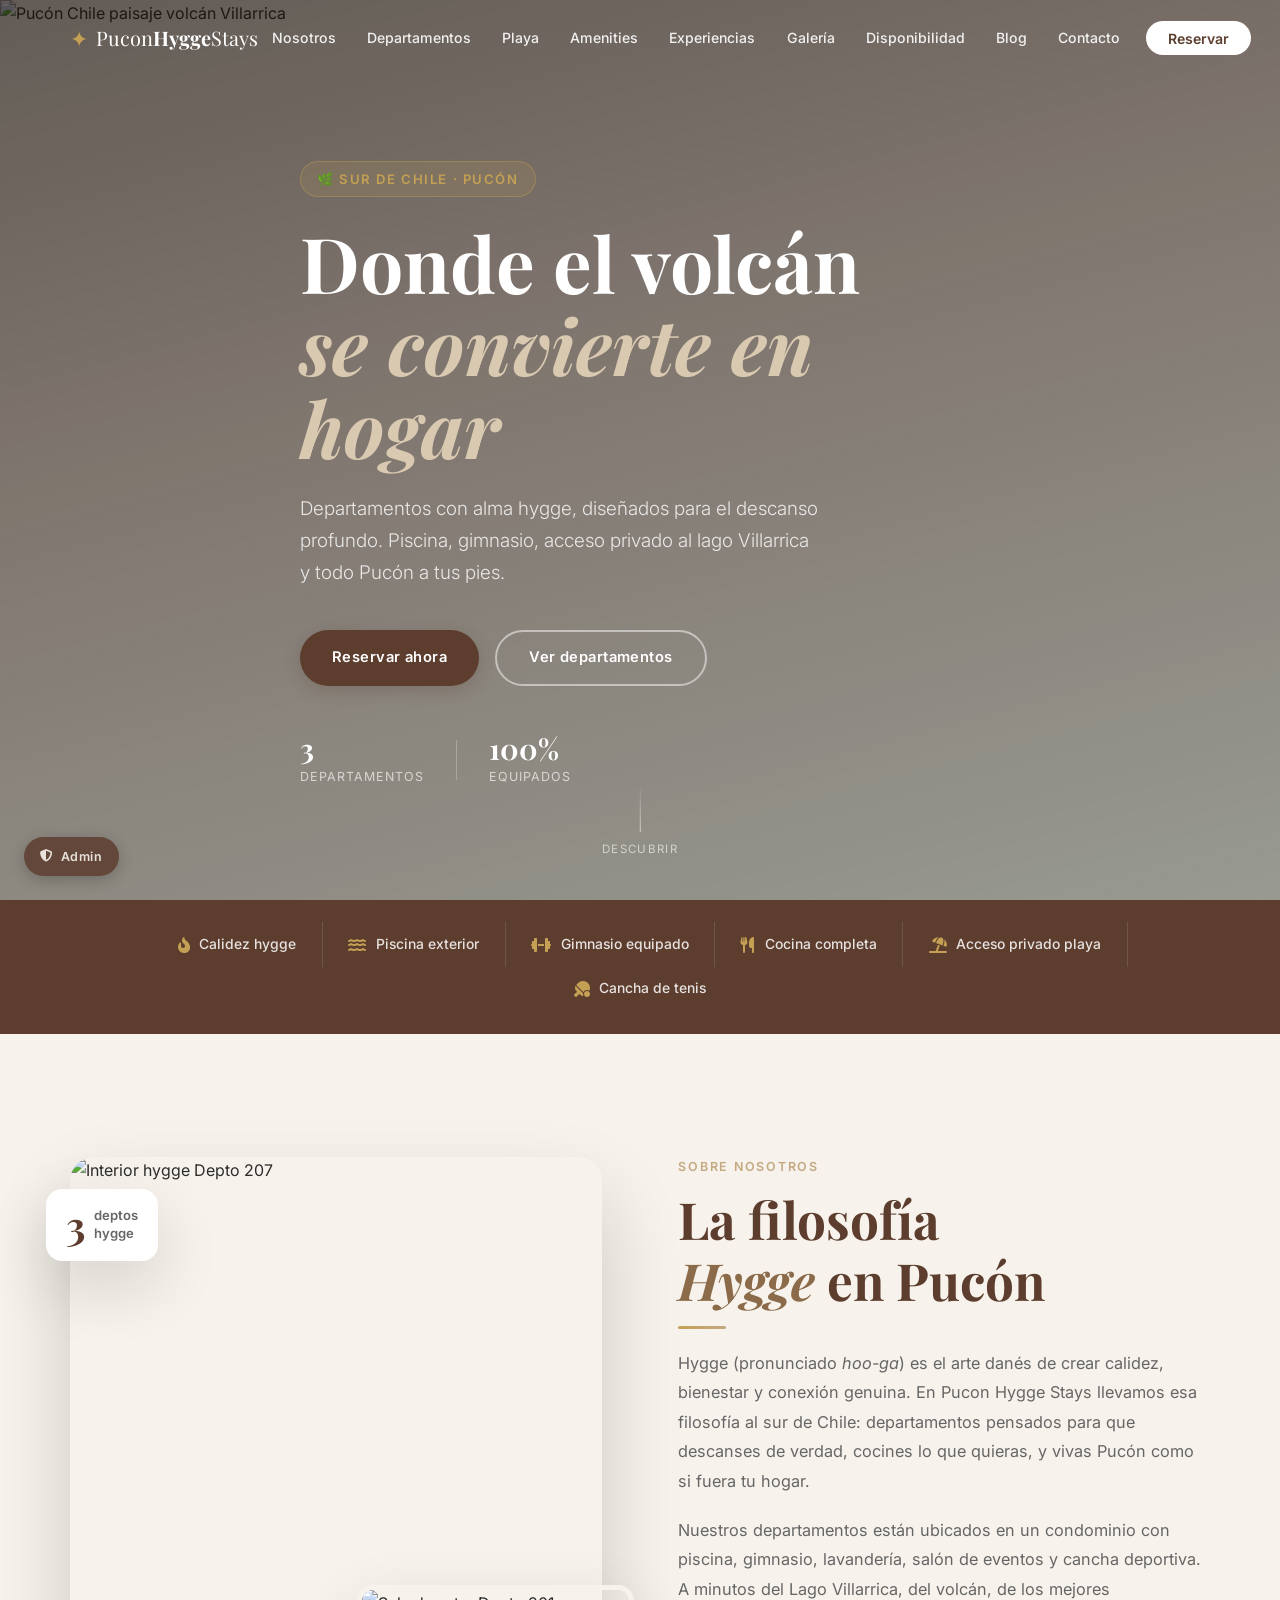
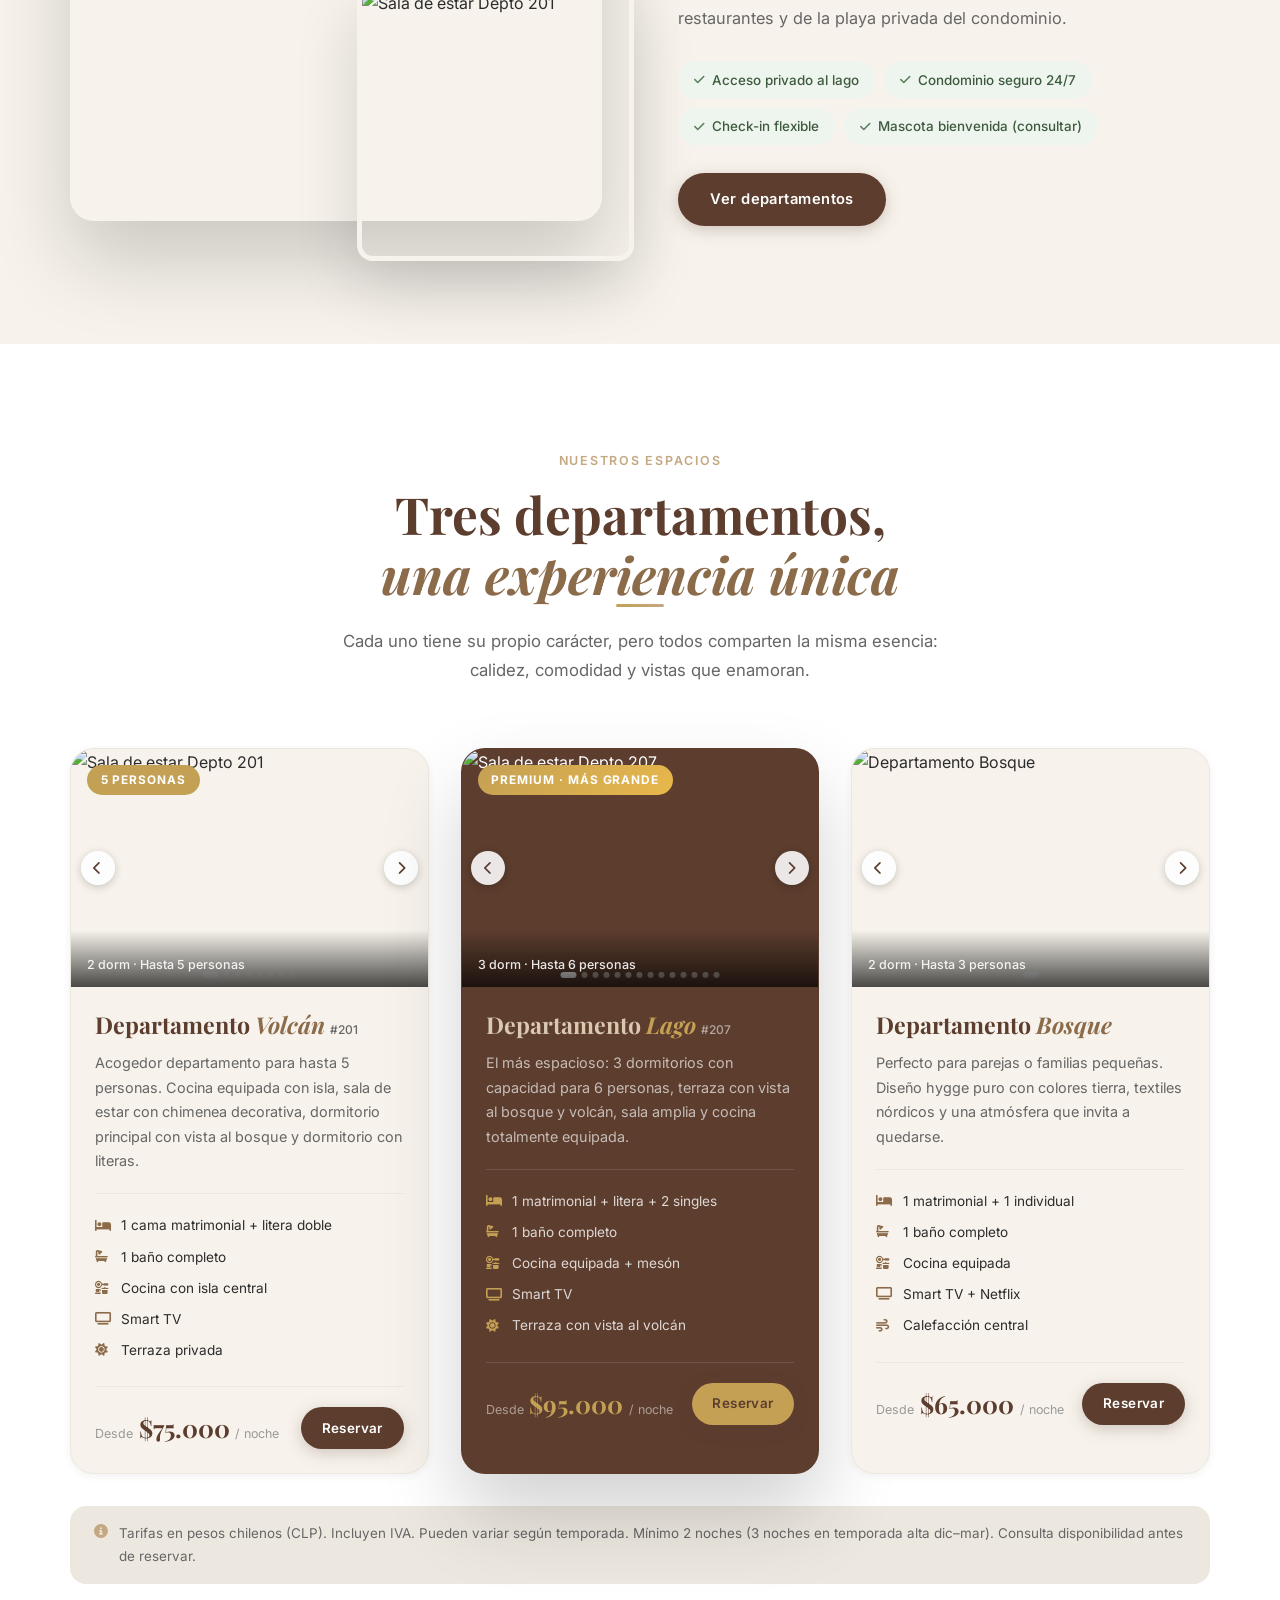
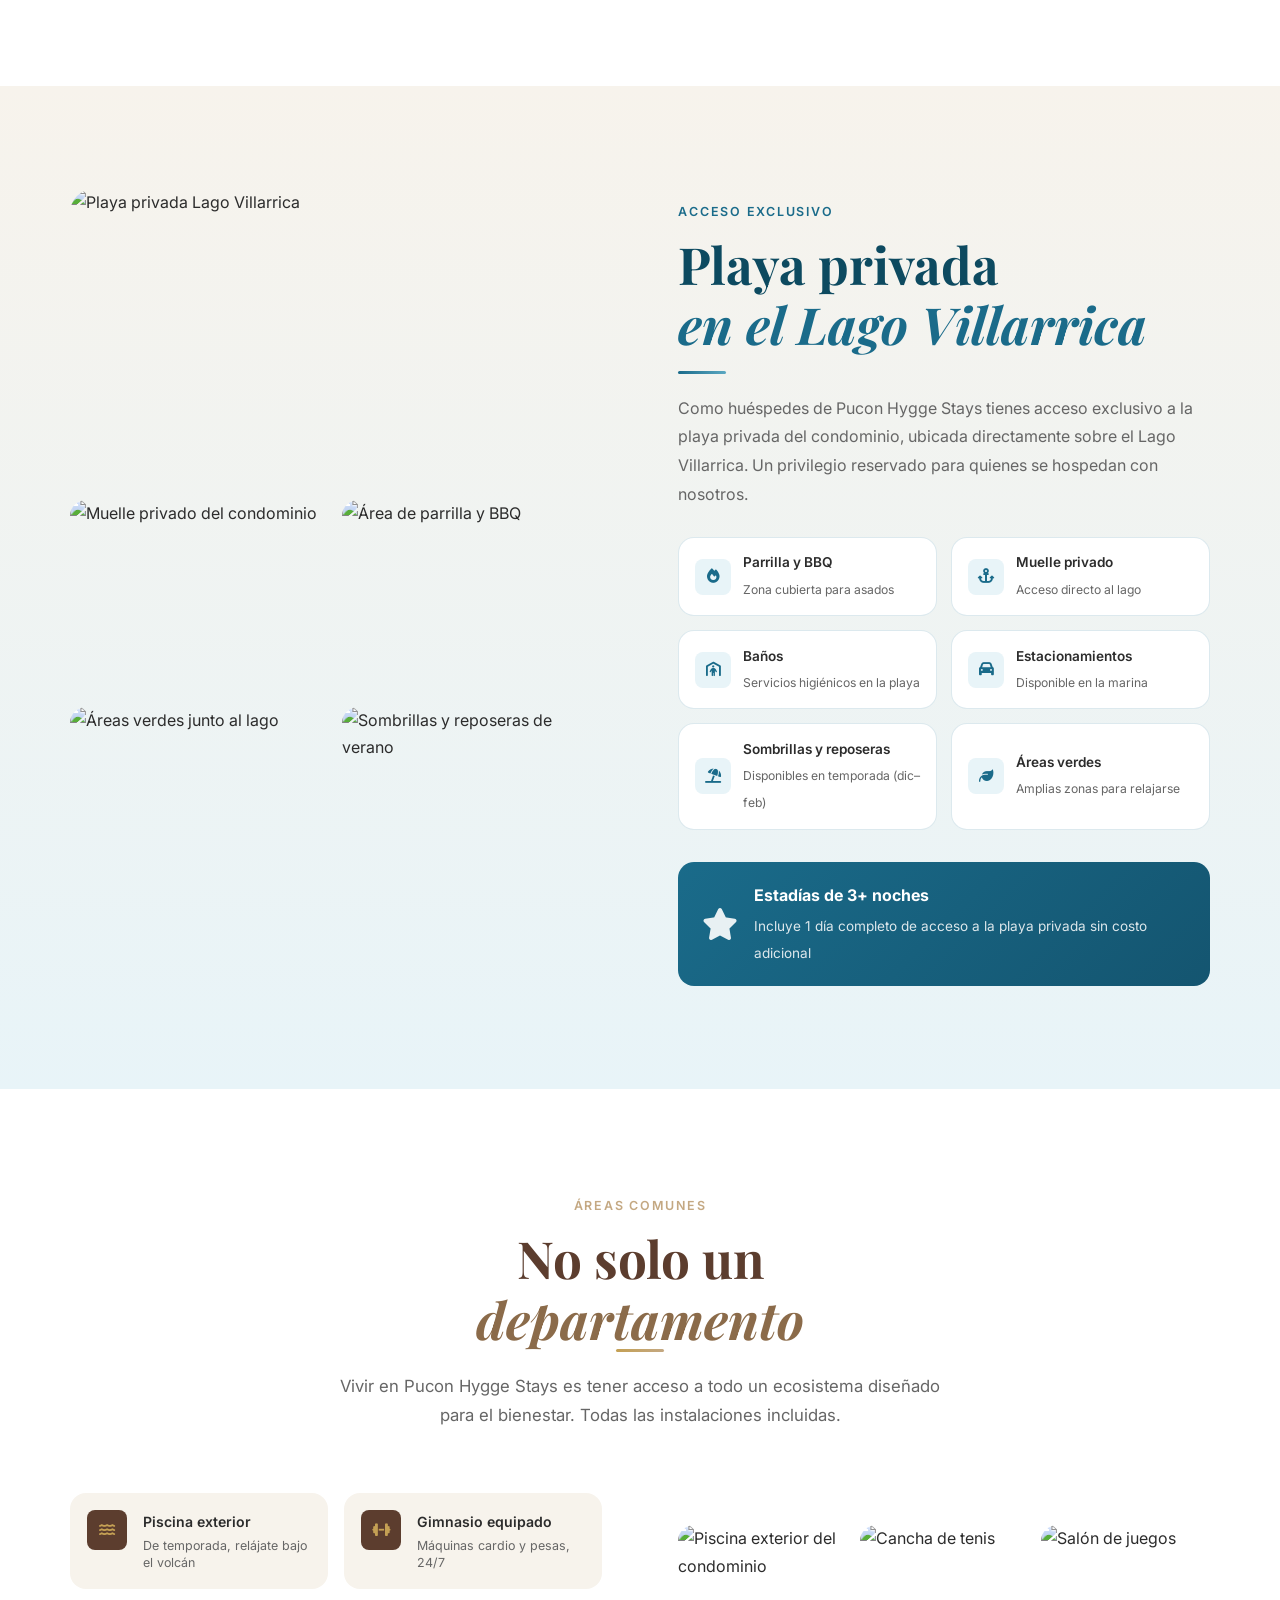
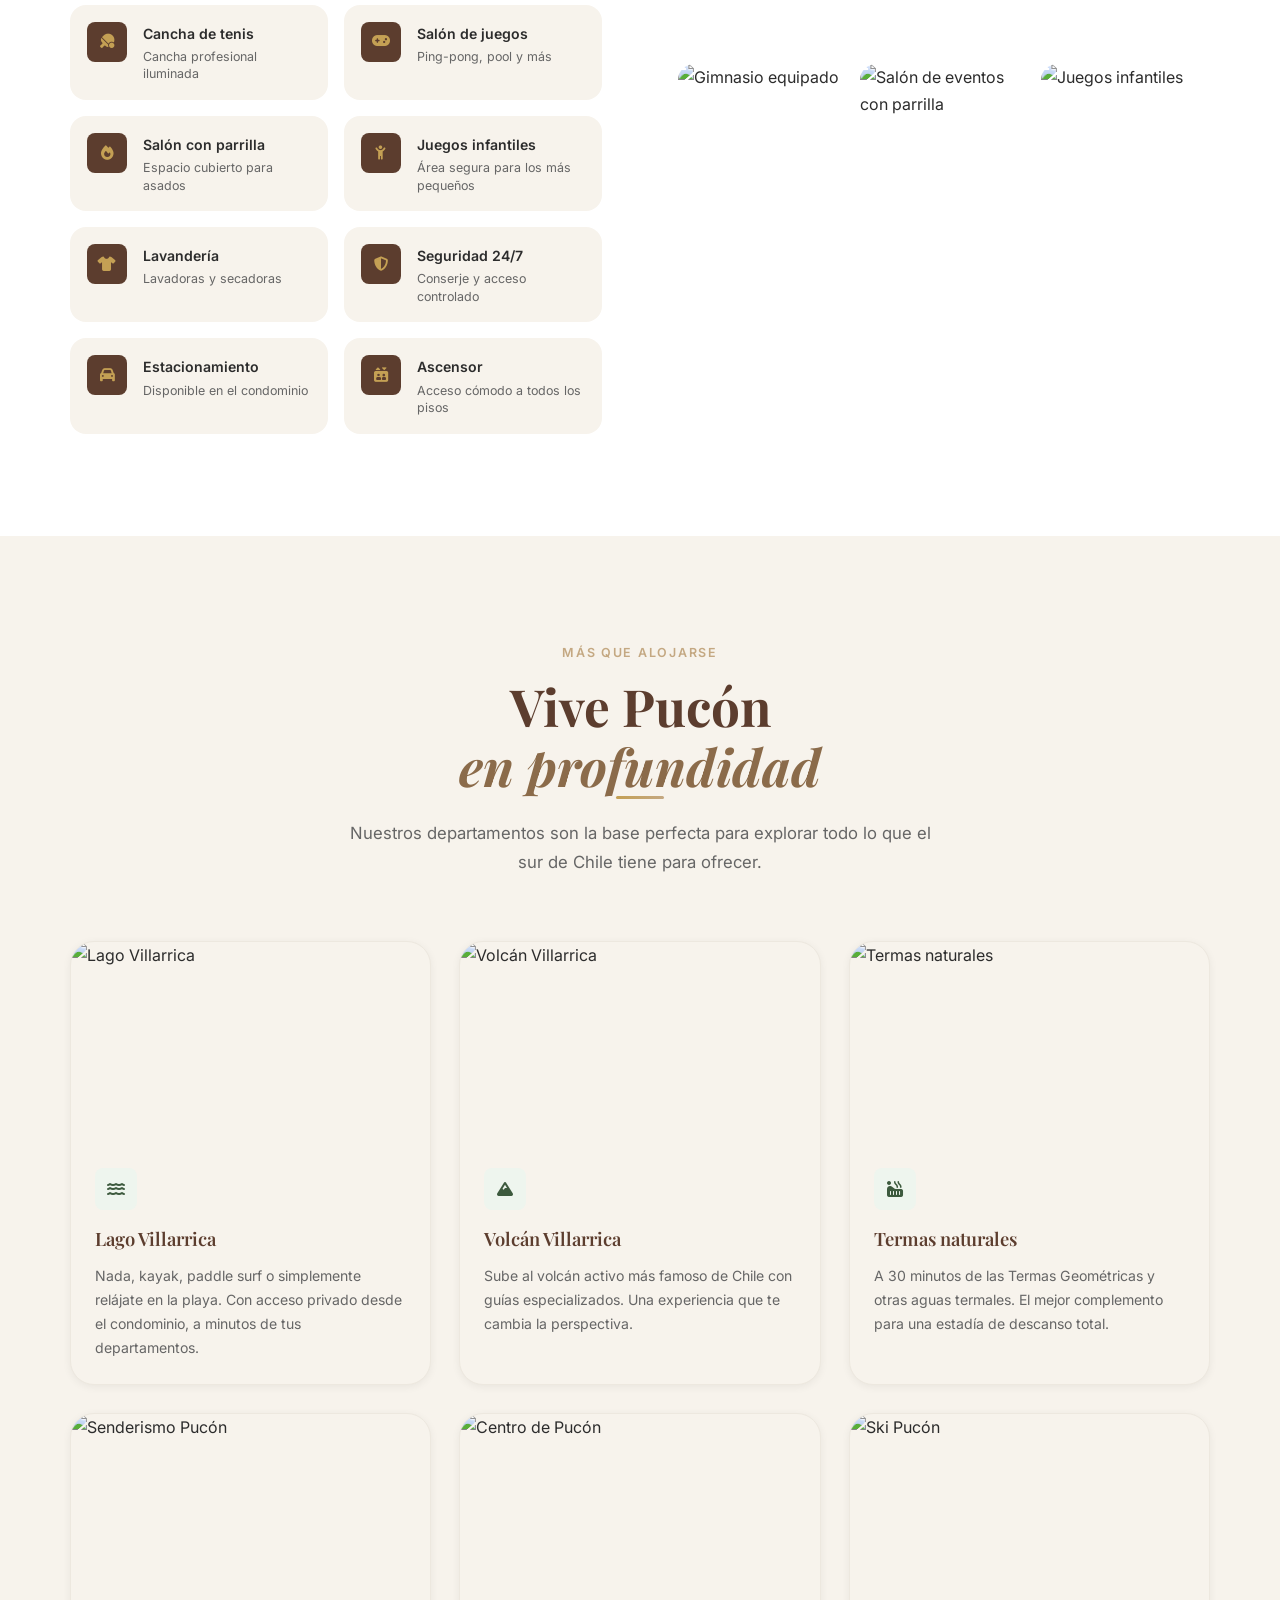
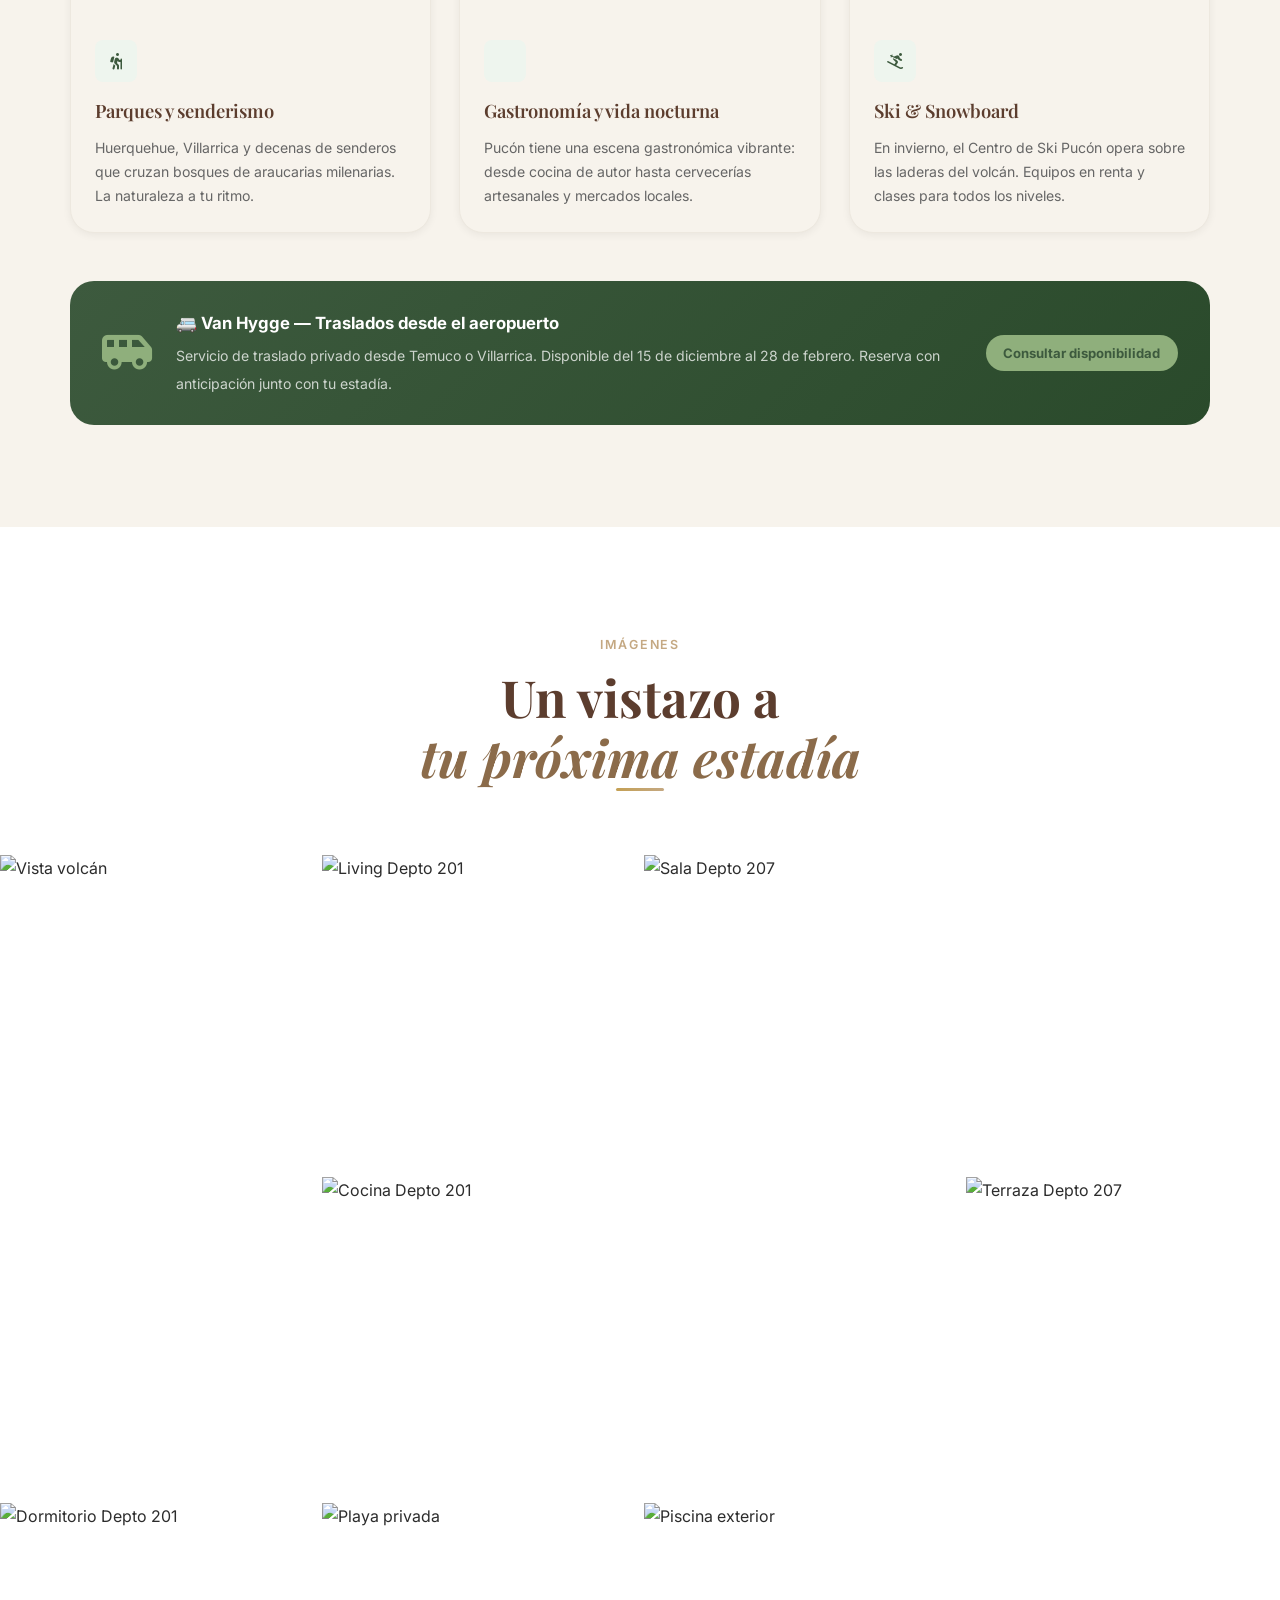
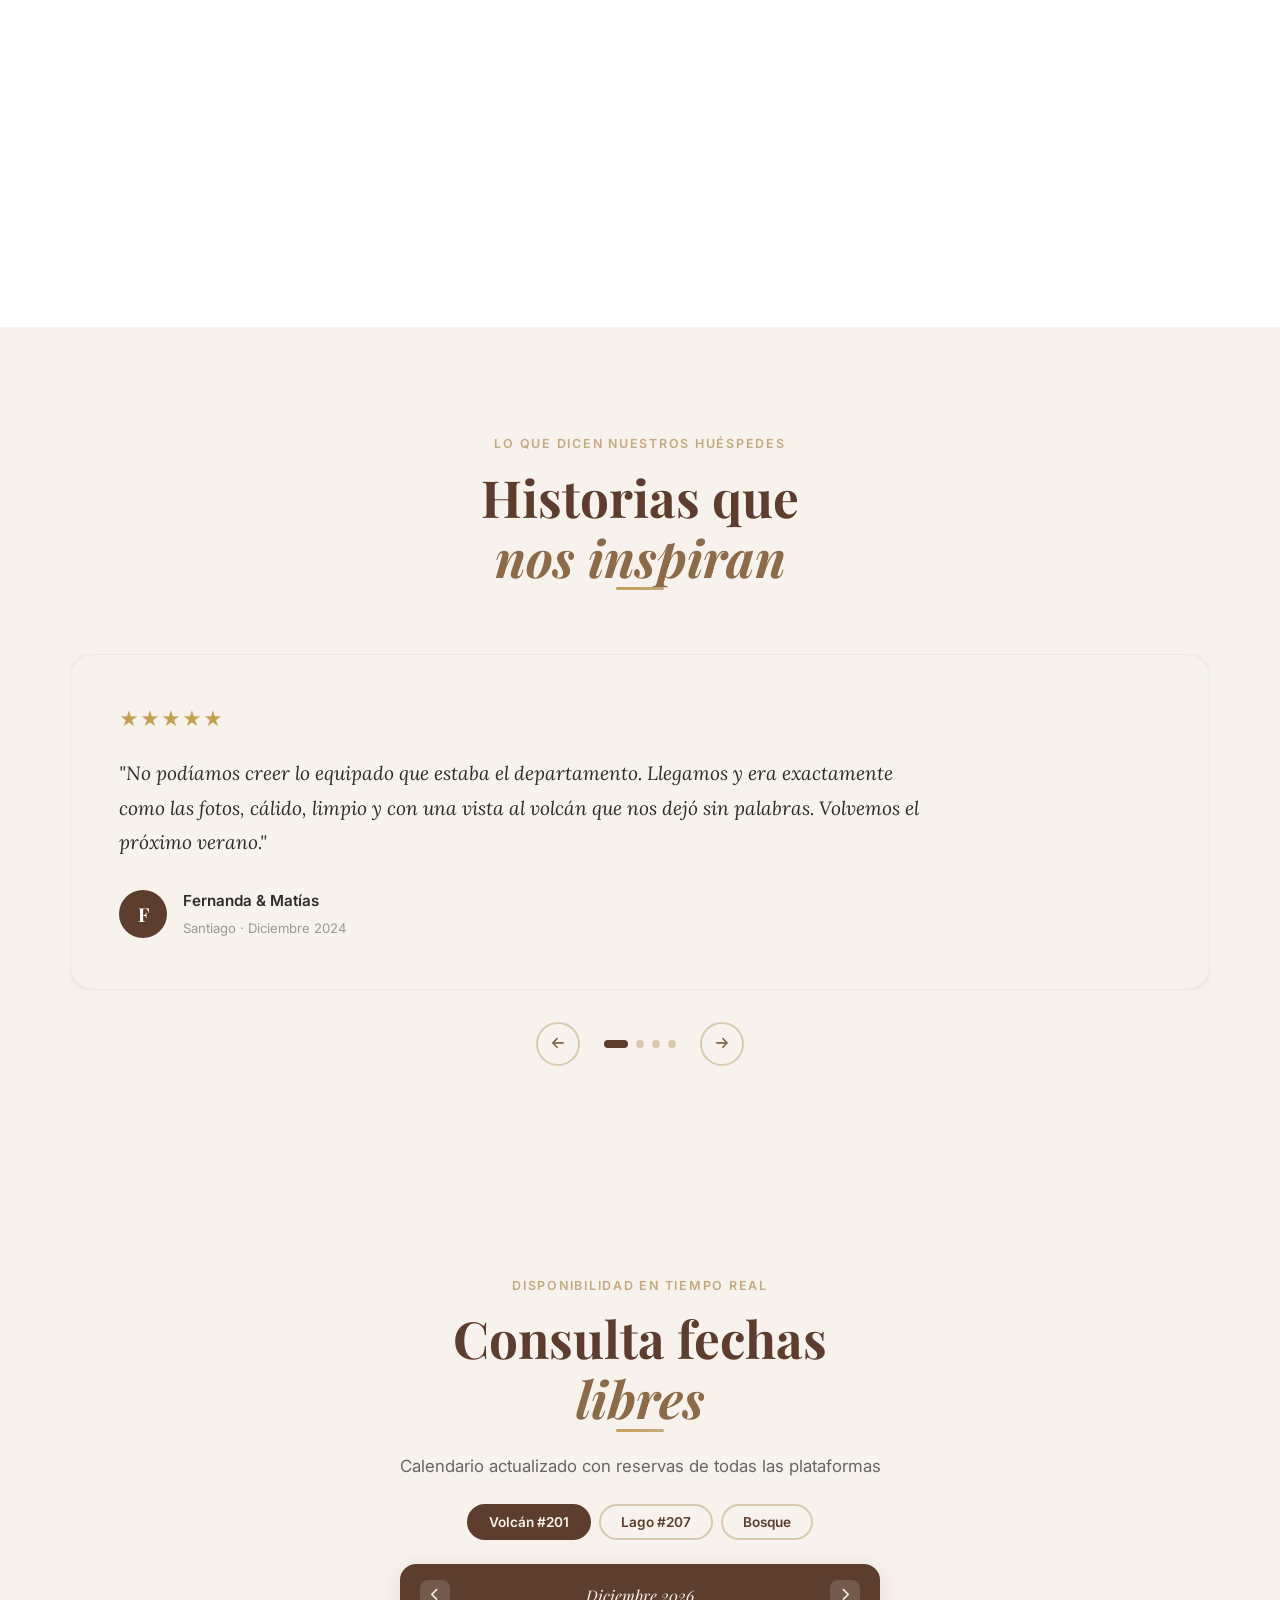
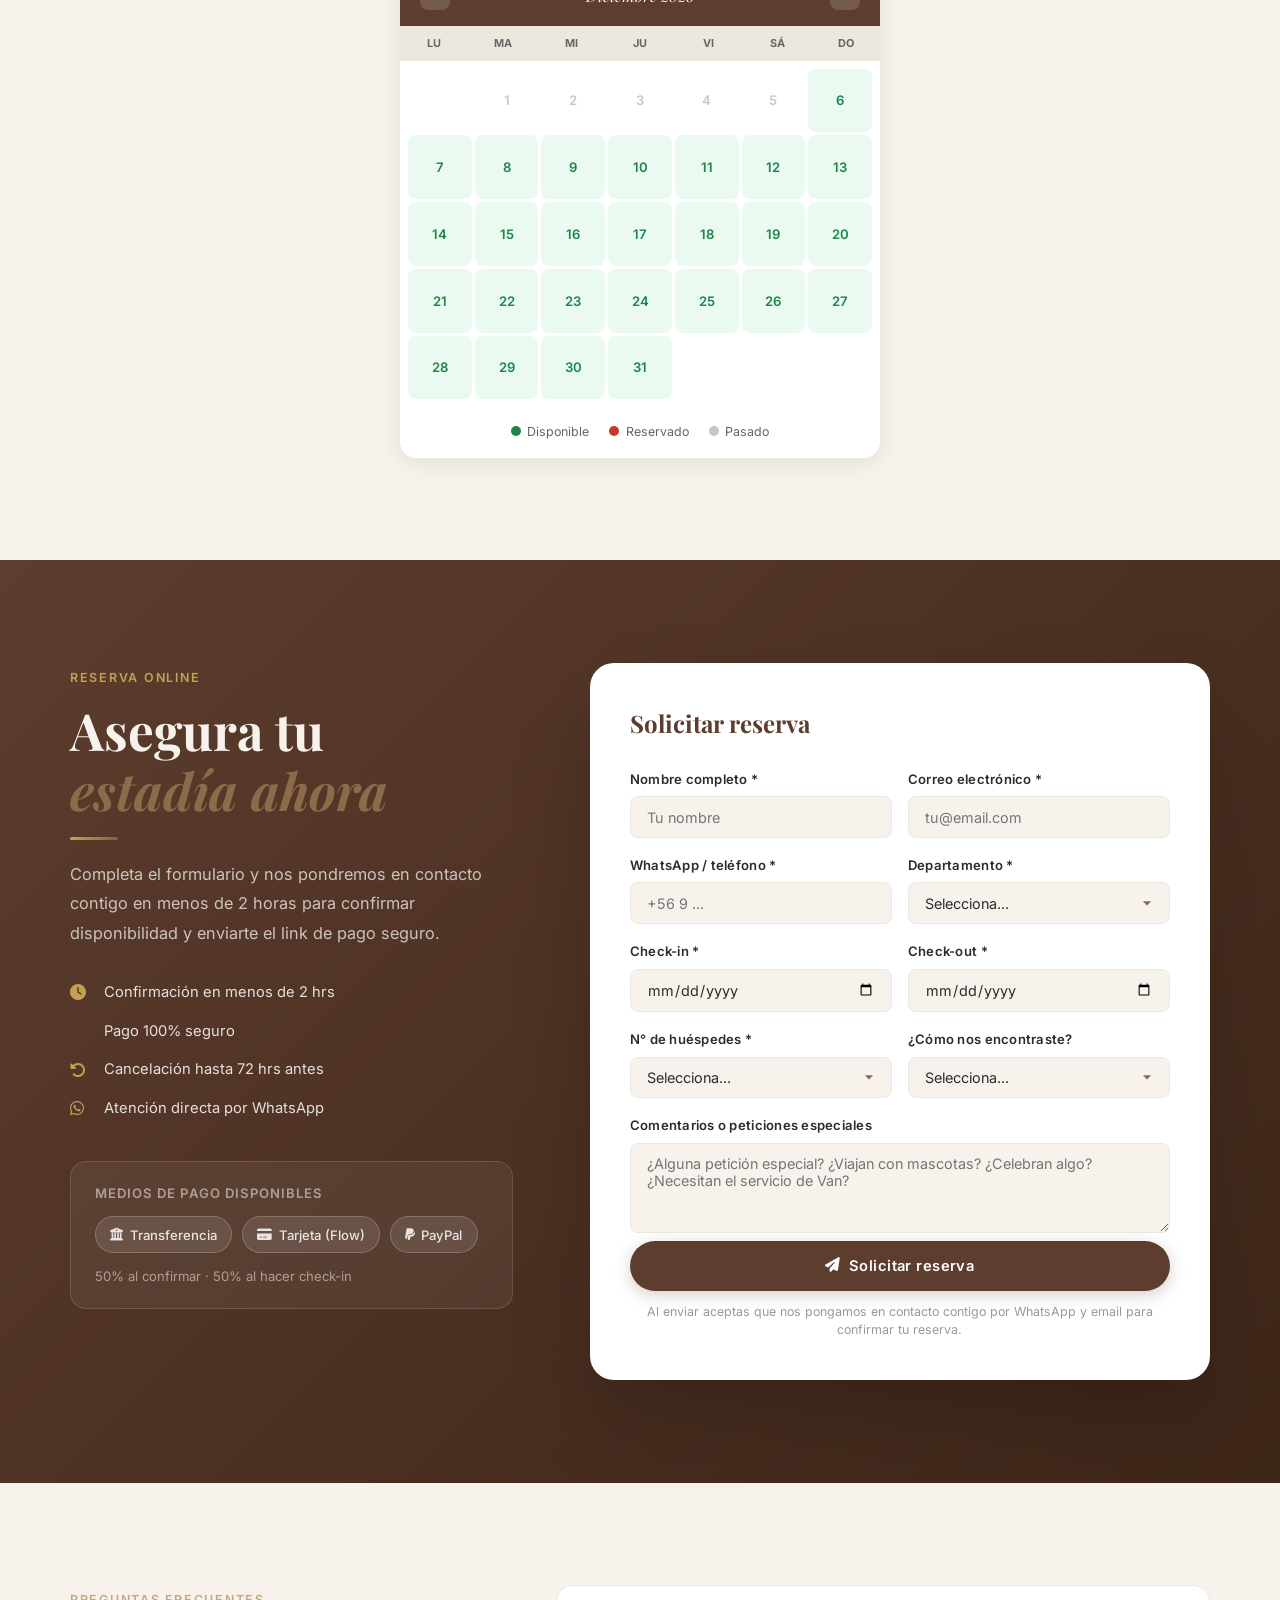
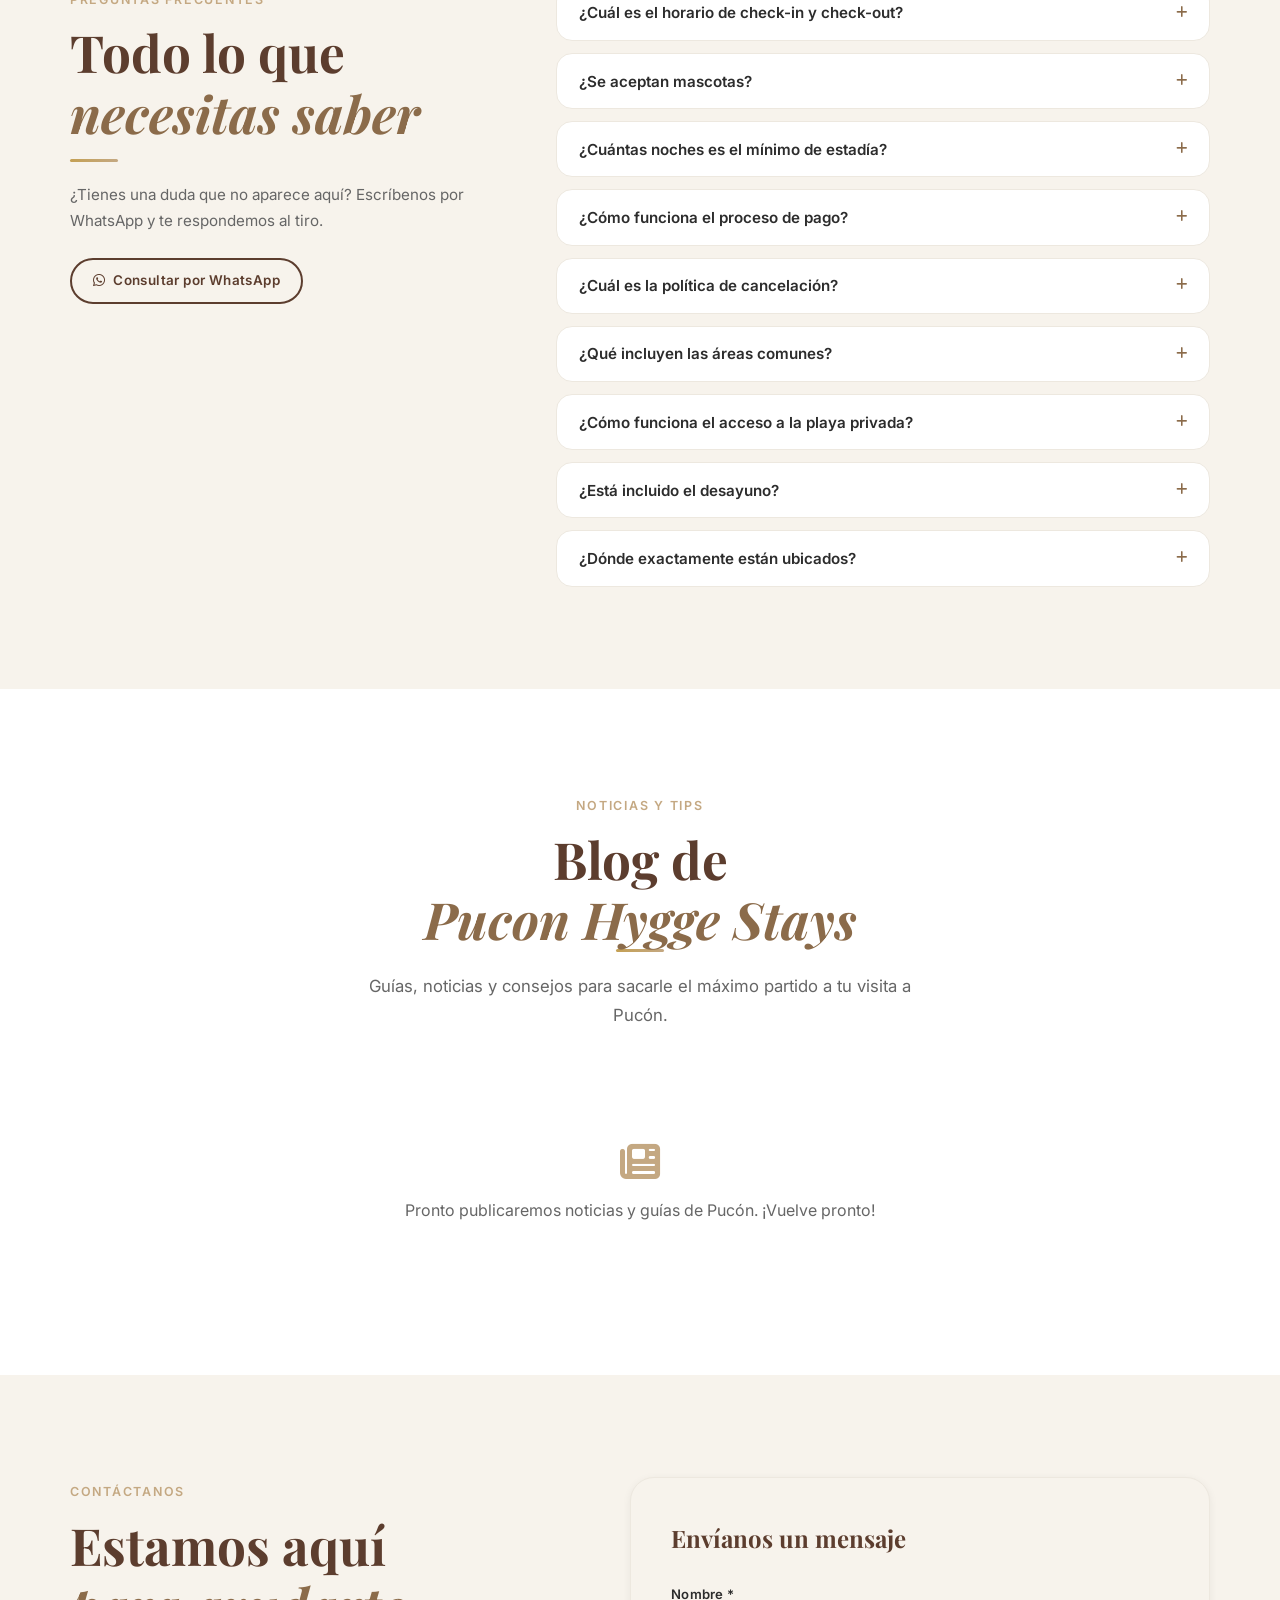
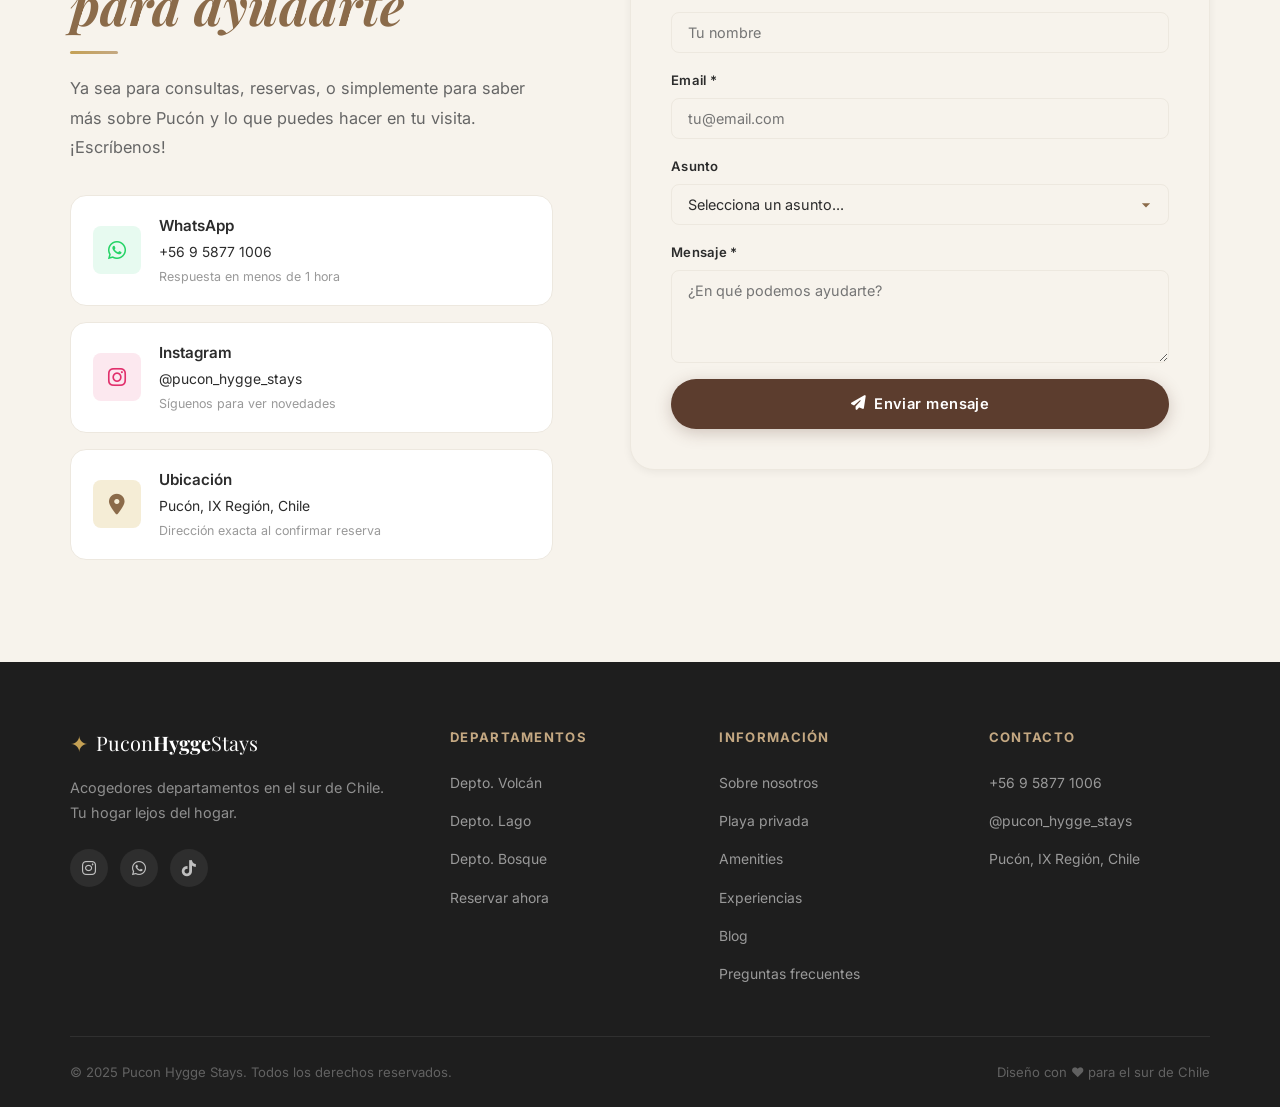
==== commit 7e0a0878: "feat: implement real image upload with Supabase Storage - config.js: add uploadToStorage() helper (u" ====
--- a/index.html
+++ b/index.html
@@ -756,10 +756,10 @@
       <div class="about-grid">
         <div class="about-images reveal-left">
           <div class="about-img-main">
-            <img src="images/207/02-sala-living-2.jpg" alt="Interior hygge Depto 207" />
+            <img id="nosotros-img-main" src="images/207/02-sala-living-2.jpg" alt="Interior hygge Depto 207" />
           </div>
           <div class="about-img-secondary">
-            <img src="images/201/01-living-sala.jpg" alt="Sala de estar Depto 201" />
+            <img id="nosotros-img-sec" src="images/201/01-living-sala.jpg" alt="Sala de estar Depto 201" />
           </div>
           <div class="about-badge">
             <span class="badge-number">3</span>
@@ -1101,15 +1101,16 @@
         <h2 class="section-title" id="cms-galeria-title">Un vistazo a<br/><em>tu próxima estadía</em></h2>
       </div>
     </div>
-    <div class="gallery-masonry">
-      <div class="gal-item gal-tall"><img src="images/207/08-terraza-vista-volcan.jpg" alt="Vista montaña volcán" /><div class="gal-overlay"><span>Vista volcán · Depto 207</span></div></div>
+    <div class="gallery-masonry" id="galeria-dinamica">
+      <!-- Cargado dinámicamente desde Supabase (galeria_fotos) -->
+      <div class="gal-item gal-tall"><img src="images/207/08-terraza-vista-volcan.jpg" alt="Vista volcán" /><div class="gal-overlay"><span>Vista volcán · Depto 207</span></div></div>
       <div class="gal-item"><img src="images/201/01-living-sala.jpg" alt="Living Depto 201" /><div class="gal-overlay"><span>Living acogedor · Depto 201</span></div></div>
-      <div class="gal-item"><img src="images/207/01-sala-living-1.jpg" alt="Sala de estar Depto 207" /><div class="gal-overlay"><span>Sala de estar · Depto 207</span></div></div>
-      <div class="gal-item gal-wide"><img src="images/201/03-cocina-comedor.jpg" alt="Cocina con isla Depto 201" /><div class="gal-overlay"><span>Cocina con isla · Depto 201</span></div></div>
+      <div class="gal-item"><img src="images/207/01-sala-living-1.jpg" alt="Sala Depto 207" /><div class="gal-overlay"><span>Sala de estar · Depto 207</span></div></div>
+      <div class="gal-item gal-wide"><img src="images/201/03-cocina-comedor.jpg" alt="Cocina Depto 201" /><div class="gal-overlay"><span>Cocina con isla · Depto 201</span></div></div>
       <div class="gal-item"><img src="images/207/07-terraza.jpg" alt="Terraza Depto 207" /><div class="gal-overlay"><span>Terraza · Depto 207</span></div></div>
-      <div class="gal-item gal-tall"><img src="images/201/02-dormitorio-principal.jpg" alt="Dormitorio con vista Depto 201" /><div class="gal-overlay"><span>Dormitorio principal · Depto 201</span></div></div>
-      <div class="gal-item"><img src="images/marina/01-lago-playa.jpg" alt="Playa privada lago" /><div class="gal-overlay"><span>Playa privada · Lago Villarrica</span></div></div>
-      <div class="gal-item"><img src="images/comunes/piscina-exterior.jpg" alt="Piscina exterior del condominio" /><div class="gal-overlay"><span>Piscina · Área común</span></div></div>
+      <div class="gal-item gal-tall"><img src="images/201/02-dormitorio-principal.jpg" alt="Dormitorio Depto 201" /><div class="gal-overlay"><span>Dormitorio principal · Depto 201</span></div></div>
+      <div class="gal-item"><img src="images/marina/01-lago-playa.jpg" alt="Playa privada" /><div class="gal-overlay"><span>Playa privada · Lago Villarrica</span></div></div>
+      <div class="gal-item"><img src="images/comunes/piscina-exterior.jpg" alt="Piscina exterior" /><div class="gal-overlay"><span>Piscina · Área común</span></div></div>
     </div>
   </section>
 
